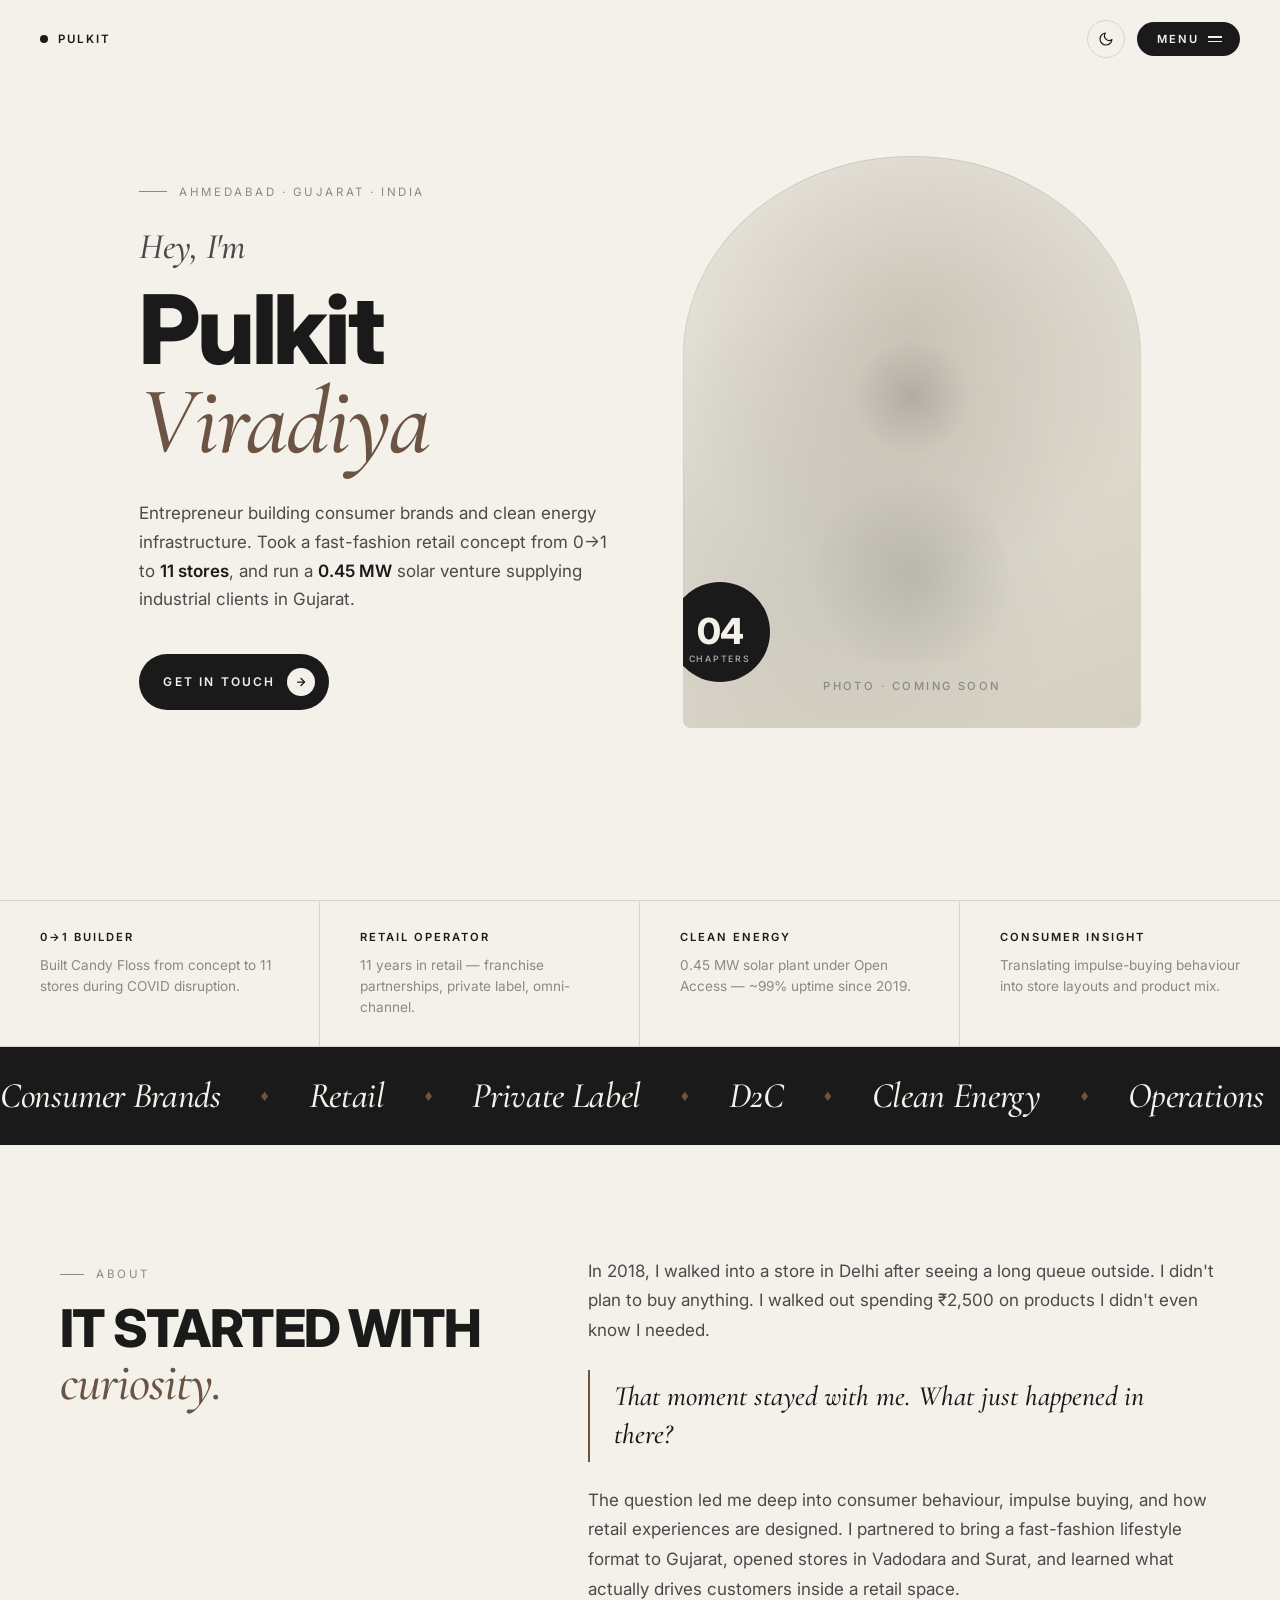
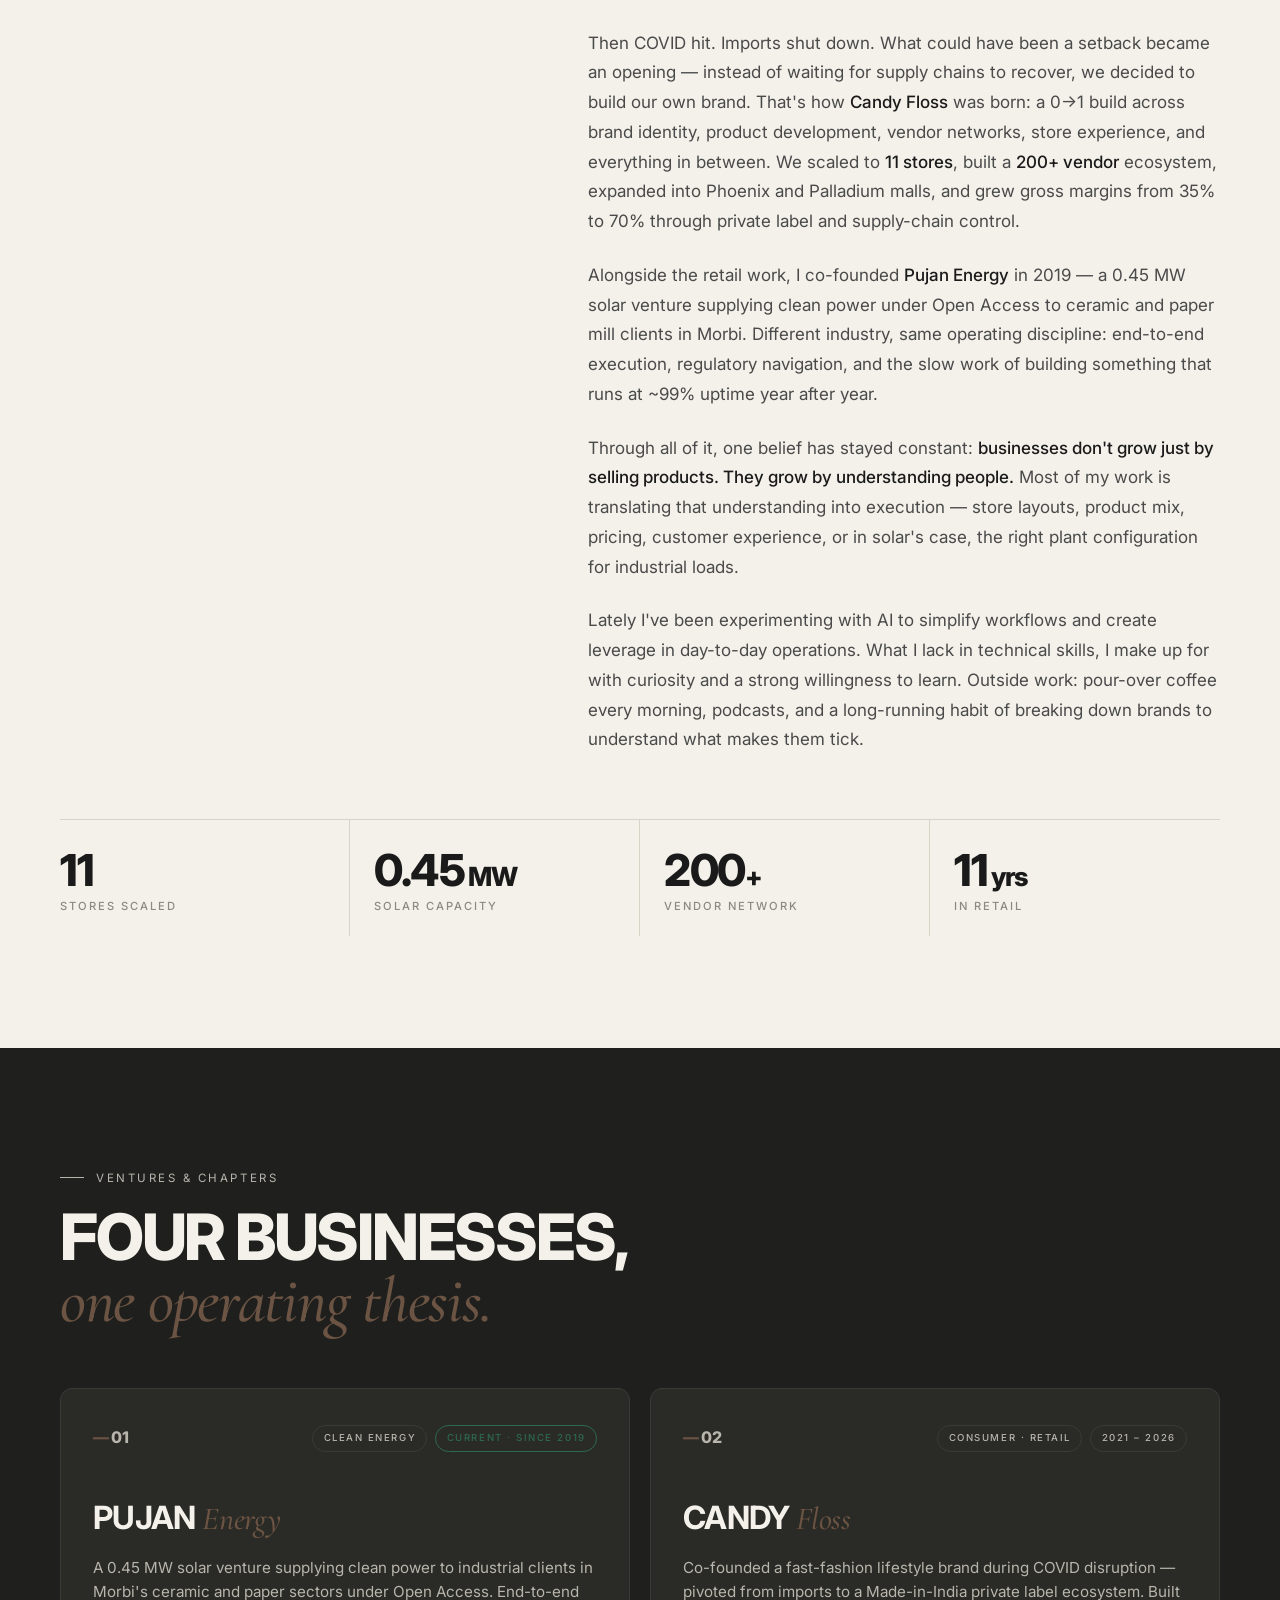
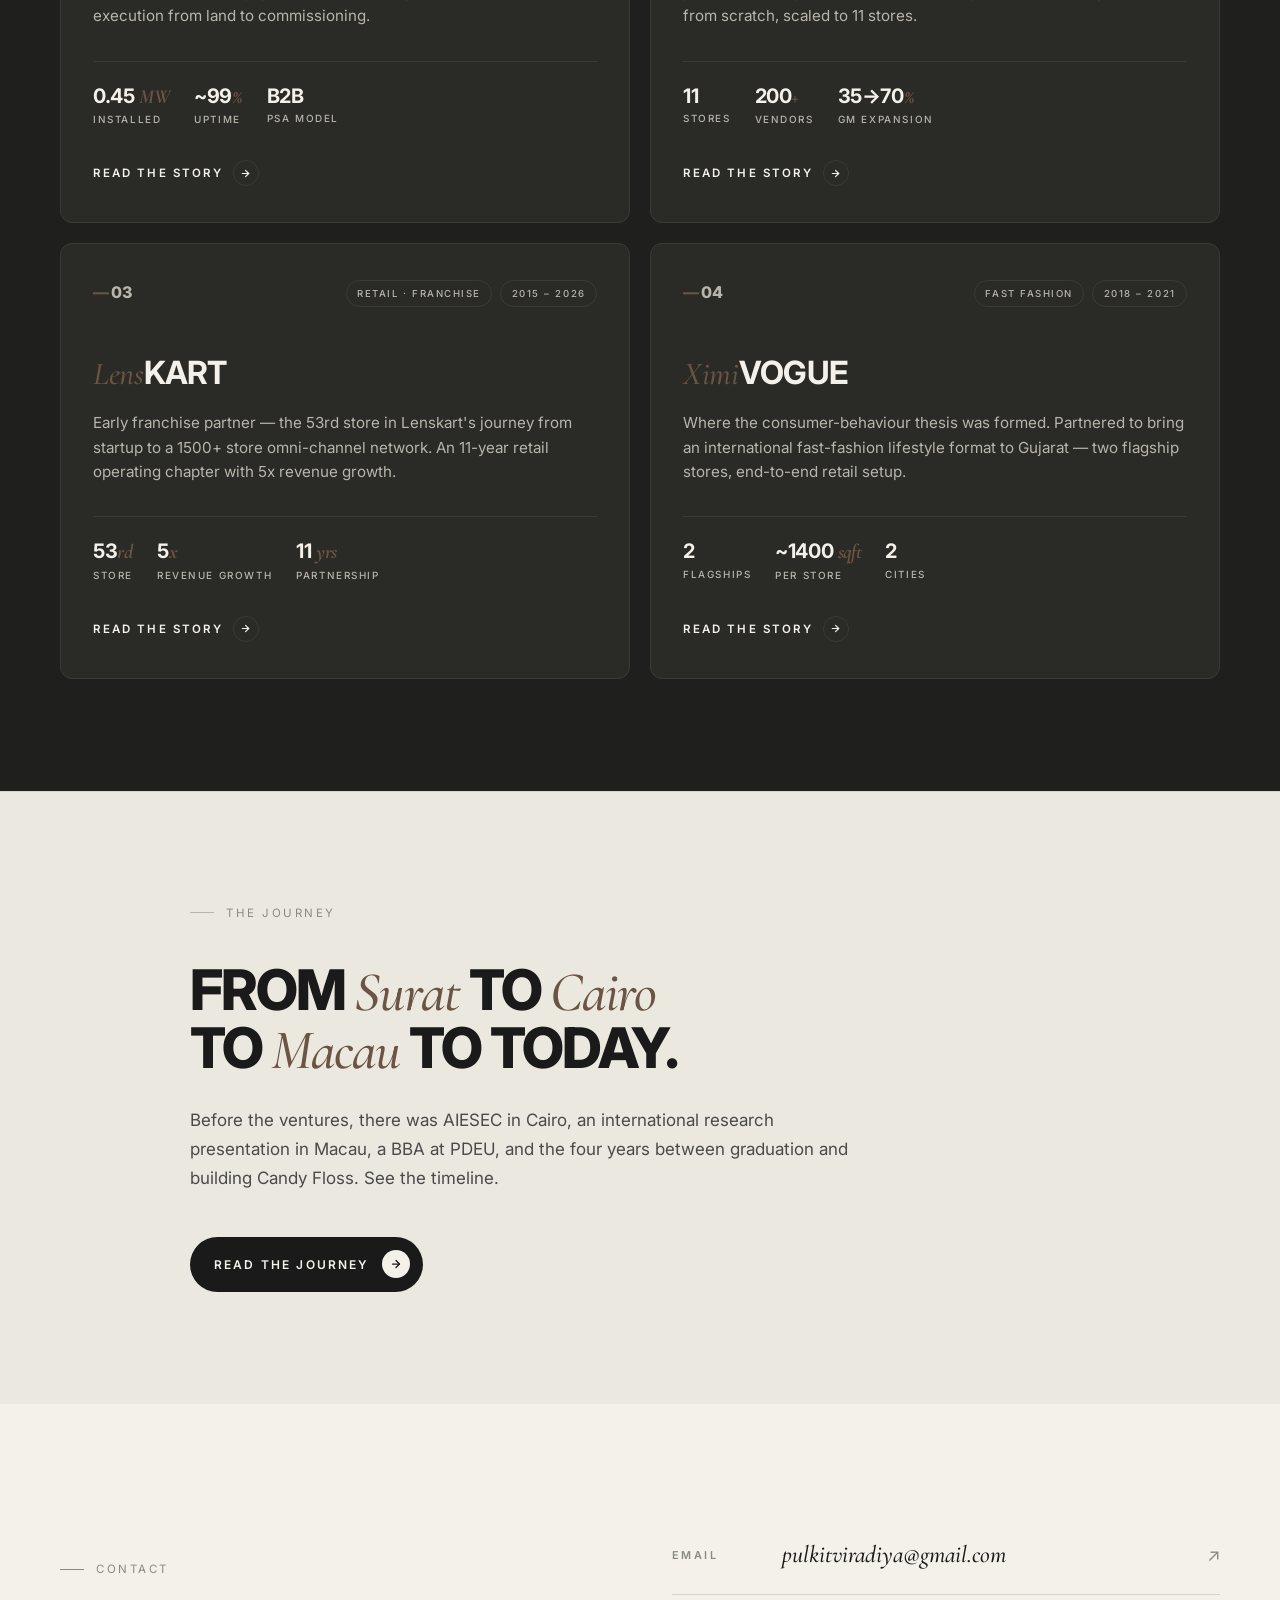
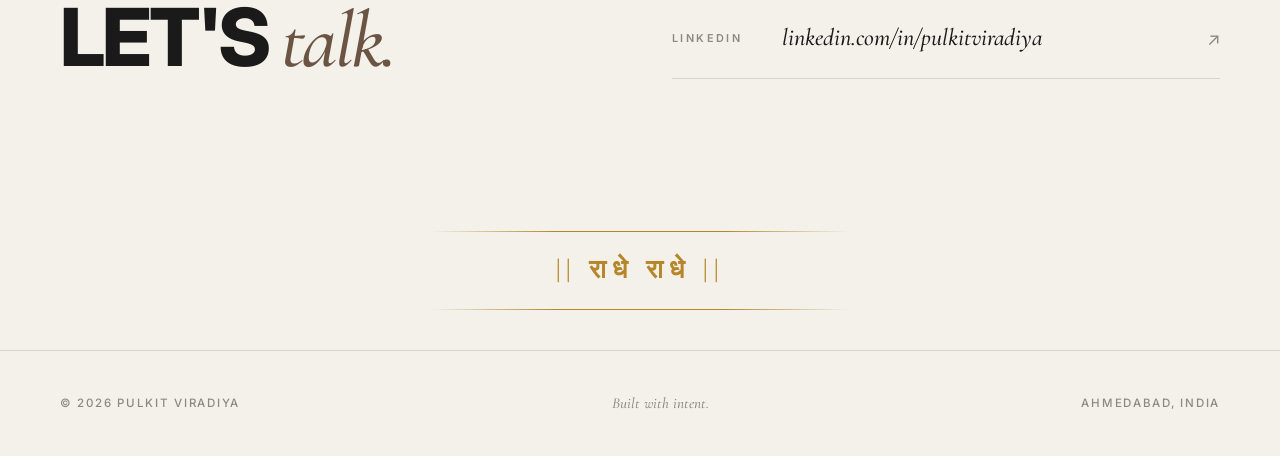
==== index.html @ 9bd39a5b "Update all pages with new content, preserve previous changes" ====
<!-- Last updated: May 23, 2026 -->
<!DOCTYPE html>
<html lang="en" data-theme="light">
<head>
<meta charset="UTF-8" />
<meta name="viewport" content="width=device-width, initial-scale=1.0" />
<meta name="description" content="Pulkit Viradiya — Entrepreneur building consumer brands and clean energy from Ahmedabad, Gujarat. Candy Floss, Pujan Energy, Lenskart, Ximivogue." />
<title>Pulkit Viradiya — Founder & Operator</title>
<link rel="preconnect" href="https://fonts.googleapis.com">
<link rel="preconnect" href="https://fonts.gstatic.com" crossorigin>
<link href="https://fonts.googleapis.com/css2?family=Cormorant+Garamond:ital,wght@0,400;0,500;0,600;0,700;1,400;1,500;1,600&family=Inter:wght@300;400;500;600;700;800&display=swap" rel="stylesheet">
<style>

  :root {
    --bg: #f3f1ea; --bg-deep: #ebe8df; --bg-card: #ffffff;
    --ink: #1a1a1a; --ink-soft: #4a4a4a; --ink-mute: #8a8a85;
    --line: #d8d4c8;
    --dark-bg: #1f1f1d; --dark-bg-2: #2a2a26;
    --dark-ink: #f3f1ea; --dark-ink-soft: #b8b5ac; --dark-line: #3a3a36;
    --accent: #6b5443;
    --serif: 'Cormorant Garamond', Georgia, serif;
    --sans: 'Inter', -apple-system, BlinkMacSystemFont, sans-serif;
    --maxw: 1240px;
    --pad: clamp(1.25rem, 4vw, 2.5rem);
    --section-pad: clamp(4rem, 9vw, 7rem);
  }
  [data-theme="dark"] {
    --bg: #161614; --bg-deep: #1f1f1d; --bg-card: #1f1f1d;
    --ink: #f3f1ea; --ink-soft: #c9c6bd; --ink-mute: #7a7872;
    --line: #484840; --accent: #c69a7a;
  }
  * { box-sizing: border-box; margin: 0; padding: 0; }
  html { scroll-behavior: smooth; }
  body {
    font-family: var(--sans); background: var(--bg); color: var(--ink);
    line-height: 1.6; font-size: 16px;
    -webkit-font-smoothing: antialiased; -moz-osx-font-smoothing: grayscale;
    transition: background 0.4s, color 0.4s; overflow-x: hidden;
  }
  ::selection { background: var(--ink); color: var(--bg); }
  .container { max-width: var(--maxw); margin: 0 auto; padding: 0 var(--pad); }
  section { padding: var(--section-pad) 0; }

  /* Nav */
  .nav { position: fixed; top: 0; left: 0; right: 0; z-index: 50;
    padding: 1.25rem var(--pad); display: flex; align-items: center;
    justify-content: space-between; transition: background 0.4s, backdrop-filter 0.4s; }
  .nav.scrolled { background: color-mix(in srgb, var(--bg) 85%, transparent);
    backdrop-filter: blur(12px); -webkit-backdrop-filter: blur(12px);
    border-bottom: 1px solid var(--line); }
  .nav-logo { display: inline-flex; align-items: center; gap: 0.6rem;
    text-decoration: none; color: var(--ink); font-size: 0.72rem;
    font-weight: 600; letter-spacing: 0.18em; text-transform: uppercase; }
  .nav-logo .dot { width: 8px; height: 8px; border-radius: 50%; background: var(--ink); }
  .nav-right { display: flex; align-items: center; gap: 0.75rem; }
  .menu-pill { display: inline-flex; align-items: center; gap: 0.6rem;
    background: var(--ink); color: var(--bg); padding: 0.65rem 1.1rem 0.65rem 1.25rem;
    border-radius: 999px; font-size: 0.7rem; font-weight: 600;
    letter-spacing: 0.18em; text-transform: uppercase; border: none;
    cursor: pointer; transition: transform 0.2s; font-family: var(--sans); }
  .menu-pill:hover { transform: translateY(-1px); }
  .menu-pill .lines { display: flex; flex-direction: column; gap: 3px; }
  .menu-pill .lines span { display: block; width: 14px; height: 1.5px; background: var(--bg); }
  .theme-toggle { background: transparent; border: 1px solid var(--line);
    color: var(--ink); width: 38px; height: 38px; border-radius: 50%;
    cursor: pointer; display: inline-flex; align-items: center;
    justify-content: center; transition: border-color 0.2s, transform 0.3s; }
  .theme-toggle:hover { border-color: var(--ink); transform: rotate(20deg); }
  .theme-toggle svg { width: 16px; height: 16px; }
  .theme-toggle .sun { display: none; }
  [data-theme="dark"] .theme-toggle .sun { display: block; }
  [data-theme="dark"] .theme-toggle .moon { display: none; }

  /* Menu overlay */
  .menu-overlay { position: fixed; inset: 0; background: var(--ink);
    color: var(--bg); z-index: 100; display: flex; align-items: center;
    justify-content: center; opacity: 0; pointer-events: none;
    transition: opacity 0.4s; }
  .menu-overlay.open { opacity: 1; pointer-events: auto; }
  .menu-overlay ul { list-style: none; text-align: center;
    display: flex; flex-direction: column; gap: 1.25rem; }
  .menu-overlay a { font-family: var(--serif); font-size: clamp(2.25rem, 7vw, 4.5rem);
    color: var(--bg); text-decoration: none; font-weight: 500;
    line-height: 1; letter-spacing: -0.02em; transition: opacity 0.2s;
    display: inline-block; }
  .menu-overlay a:hover { opacity: 0.6; font-style: italic; }
  .menu-overlay .close { position: absolute; top: 1.5rem; right: 1.5rem;
    background: transparent; border: 1px solid var(--bg); color: var(--bg);
    width: 44px; height: 44px; border-radius: 50%; cursor: pointer;
    font-size: 1.25rem; }

  /* Marquee */
  .marquee { background: var(--ink); color: var(--bg); padding: 1.25rem 0;
    overflow: hidden; white-space: nowrap; }
  .marquee-track { display: inline-flex; animation: marquee 35s linear infinite; will-change: transform; }
  .marquee-group { display: inline-flex; align-items: center; gap: 2.5rem; padding-right: 2.5rem; }
  .marquee span { font-family: var(--serif); font-style: italic;
    font-size: clamp(1.5rem, 3vw, 2.25rem); font-weight: 500; letter-spacing: -0.01em; }
  .marquee .diamond { color: var(--accent); font-family: var(--sans);
    font-style: normal; font-size: 1rem; }
  @keyframes marquee { from { transform: translateX(0); } to { transform: translateX(-50%); } }

  /* Section heading */
  .section-label { font-size: 0.72rem; letter-spacing: 0.22em;
    text-transform: uppercase; color: var(--ink-mute); margin-bottom: 1.25rem;
    display: inline-flex; align-items: center; gap: 0.75rem; }
  .section-label::before { content: ''; width: 24px; height: 1px; background: var(--ink-mute); }

  /* Footer */
  footer { border-top: 1px solid var(--line); padding: 2.5rem 0; }
  .footer-inner { max-width: var(--maxw); margin: 0 auto; padding: 0 var(--pad);
    display: flex; justify-content: space-between; align-items: center;
    flex-wrap: wrap; gap: 1rem; font-size: 0.72rem; color: var(--ink-mute);
    letter-spacing: 0.15em; text-transform: uppercase; font-weight: 500; }
  .footer-inner .mark { font-family: var(--serif); font-style: italic;
    text-transform: none; letter-spacing: 0; font-size: 0.95rem; }
  /* Radhe Radhe */
  .radhe-section { text-align: center; padding: 2.5rem var(--pad) 2.5rem; }
  .radhe-rule { border: none; height: 1px;
    background: linear-gradient(to right, transparent, #b5872a 30%, #b5872a 70%, transparent);
    margin: 0 auto; max-width: 420px; }
  .radhe-text { font-family: var(--serif); font-size: 1.65rem; font-weight: 700;
    letter-spacing: 0.24em; color: #b5872a; padding: 1.1rem 0; display: block; }
  [data-theme="dark"] .radhe-rule { background: linear-gradient(to right, transparent, #e8c46a 30%, #e8c46a 70%, transparent); }
  [data-theme="dark"] .radhe-text { color: #e8c46a; }

  /* Reveal */
  .reveal { opacity: 0; transform: translateY(28px);
    transition: opacity 1s cubic-bezier(0.2, 0.8, 0.2, 1),
                transform 1s cubic-bezier(0.2, 0.8, 0.2, 1); }
  .reveal.in { opacity: 1; transform: translateY(0); }
  .reveal.delay-1 { transition-delay: 0.08s; }
  .reveal.delay-2 { transition-delay: 0.16s; }
  .reveal.delay-3 { transition-delay: 0.24s; }
  .reveal.delay-4 { transition-delay: 0.32s; }

  @media (prefers-reduced-motion: reduce) {
    *, *::before, *::after { animation-duration: 0.01ms !important; transition-duration: 0.01ms !important; }
    .reveal { opacity: 1; transform: none; }
    .marquee-track { animation: none; }
  }


  /* Hero */
  .hero { min-height: 100vh; padding-top: 6rem; display: flex;
    align-items: center; position: relative; }
  .hero-grid { display: grid; grid-template-columns: 1.05fr 1fr;
    gap: clamp(2rem, 5vw, 4rem); align-items: center; width: 100%; }
  @media (max-width: 900px) { .hero-grid { grid-template-columns: 1fr; gap: 2.5rem; } }
  .hero-eyebrow { font-size: 0.72rem; letter-spacing: 0.22em;
    text-transform: uppercase; color: var(--ink-mute); margin-bottom: 1.75rem;
    display: inline-flex; align-items: center; gap: 0.75rem; }
  .hero-eyebrow::before { content: ''; width: 28px; height: 1px; background: var(--ink-mute); }
  .hero h1 { font-family: var(--sans); font-weight: 800;
    font-size: clamp(2.75rem, 7.5vw, 6rem); line-height: 0.92; letter-spacing: -0.035em; }
  .hero h1 .greeting { display: block; font-family: var(--serif);
    font-style: italic; font-weight: 500; font-size: clamp(1.5rem, 3vw, 2.25rem);
    color: var(--ink-soft); letter-spacing: -0.01em; line-height: 1; margin-bottom: 1.25rem; }
  .hero h1 .line { display: block; }
  .hero h1 em { font-family: var(--serif); font-style: italic;
    font-weight: 500; color: var(--accent); letter-spacing: -0.02em; }
  .hero-intro { margin-top: 2rem; font-size: 1.0625rem;
    color: var(--ink-soft); max-width: 480px; line-height: 1.7; }
  .hero-intro strong { color: var(--ink); font-weight: 600; }
  .cta-pill { display: inline-flex; align-items: center; gap: 0.75rem;
    margin-top: 2.5rem; background: var(--ink); color: var(--bg);
    padding: 0.85rem 0.85rem 0.85rem 1.5rem; border-radius: 999px;
    text-decoration: none; font-size: 0.75rem; font-weight: 600;
    letter-spacing: 0.18em; text-transform: uppercase;
    transition: transform 0.3s, box-shadow 0.3s; }
  .cta-pill:hover { transform: translateY(-2px); box-shadow: 0 12px 28px rgba(0,0,0,0.18); }
  .cta-pill .arrow-circle { width: 28px; height: 28px; border-radius: 50%;
    background: var(--bg); color: var(--ink); display: inline-flex;
    align-items: center; justify-content: center; transition: transform 0.3s; }
  .cta-pill:hover .arrow-circle { transform: rotate(-45deg); }

  .hero-portrait { position: relative; aspect-ratio: 4 / 5; max-height: 620px;
    border-radius: 50% 50% 8px 8px / 35% 35% 8px 8px;
    background: linear-gradient(160deg, var(--bg-deep) 0%, #d4cfc1 100%);
    overflow: hidden; display: flex; align-items: flex-end;
    justify-content: center; box-shadow: inset 0 0 0 1px var(--line); }
  [data-theme="dark"] .hero-portrait { background: linear-gradient(160deg, #232320 0%, #2c2c28 100%); }
  .hero-portrait::before { content: ''; position: absolute; inset: 0;
    background: radial-gradient(circle at 50% 30%, color-mix(in srgb, var(--accent) 20%, transparent) 0%, transparent 55%),
                radial-gradient(circle at 30% 70%, color-mix(in srgb, var(--ink) 8%, transparent) 0%, transparent 50%); }
  .portrait-placeholder { position: relative; z-index: 1; text-align: center;
    padding-bottom: 2rem; color: var(--ink-mute); }
  .portrait-placeholder .label { font-size: 0.7rem; letter-spacing: 0.22em;
    text-transform: uppercase; font-weight: 500; }
  .portrait-placeholder .silhouette { width: clamp(180px, 28vw, 280px);
    height: clamp(220px, 35vw, 340px); margin: 0 auto 1rem;
    background: radial-gradient(ellipse 35% 28% at 50% 22%, color-mix(in srgb, var(--ink) 35%, transparent) 0%, transparent 60%),
                radial-gradient(ellipse 55% 45% at 50% 75%, color-mix(in srgb, var(--ink) 30%, transparent) 0%, transparent 65%);
    opacity: 0.4; }
  .hero-badge { position: absolute; bottom: 8%; left: -3%;
    width: clamp(70px, 9vw, 100px); height: clamp(70px, 9vw, 100px);
    border-radius: 50%; background: var(--ink); color: var(--bg);
    display: flex; flex-direction: column; align-items: center;
    justify-content: center; font-family: var(--sans); font-weight: 800;
    font-size: clamp(1.5rem, 2.8vw, 2.25rem); letter-spacing: -0.04em;
    line-height: 1; animation: badgeFloat 6s ease-in-out infinite; z-index: 2; }
  .hero-badge::before { content: '04'; }
  .hero-badge::after { content: 'chapters'; position: absolute; bottom: 18%;
    font-family: var(--sans); font-size: 0.55rem; font-weight: 500;
    letter-spacing: 0.2em; text-transform: uppercase; color: var(--bg); opacity: 0.7; }
  @keyframes badgeFloat {
    0%, 100% { transform: translateY(0) rotate(-5deg); }
    50% { transform: translateY(-10px) rotate(5deg); }
  }

  .feature-row { border-top: 1px solid var(--line); border-bottom: 1px solid var(--line);
    display: grid; grid-template-columns: repeat(4, 1fr); gap: 0; }
  @media (max-width: 800px) { .feature-row { grid-template-columns: repeat(2, 1fr); } }
  .feature { padding: 1.75rem var(--pad); border-right: 1px solid var(--line); }
  .feature:last-child { border-right: none; }
  @media (max-width: 800px) {
    .feature:nth-child(2) { border-right: none; }
    .feature:nth-child(1), .feature:nth-child(2) { border-bottom: 1px solid var(--line); }
  }
  .feature-label { font-size: 0.7rem; letter-spacing: 0.18em;
    text-transform: uppercase; font-weight: 600; color: var(--ink); margin-bottom: 0.5rem; }
  .feature-desc { font-size: 0.85rem; color: var(--ink-mute); line-height: 1.55; }

  .about-grid { display: grid; grid-template-columns: 1fr 1.4fr;
    gap: clamp(2rem, 6vw, 5rem); align-items: start; }
  @media (max-width: 900px) { .about-grid { grid-template-columns: 1fr; gap: 2.5rem; } }
  .about h2 { font-family: var(--sans); font-weight: 800;
    font-size: clamp(2rem, 4.5vw, 3.25rem); line-height: 1.0;
    letter-spacing: -0.03em; text-transform: uppercase; }
  .about h2 em { font-family: var(--serif); font-style: italic;
    font-weight: 500; color: var(--accent); text-transform: none; letter-spacing: -0.02em; }
  .about-prose p { font-size: 1.0625rem; color: var(--ink-soft);
    line-height: 1.75; margin-bottom: 1.5rem; max-width: 60ch; }
  .about-prose p:last-child { margin-bottom: 0; }
  .about-prose strong { color: var(--ink); font-weight: 500; }
  .about-prose .pullquote { font-family: var(--serif); font-style: italic;
    font-weight: 500; font-size: clamp(1.35rem, 2.2vw, 1.75rem);
    line-height: 1.35; color: var(--ink); padding: 0.5rem 0 0.5rem 1.5rem;
    border-left: 2px solid var(--accent); margin: 1.5rem 0; max-width: 50ch; }

  .stats { margin-top: 4rem; display: grid; grid-template-columns: repeat(4, 1fr);
    border-top: 1px solid var(--line); }
  @media (max-width: 700px) { .stats { grid-template-columns: repeat(2, 1fr); } }
  .stat { padding: 1.75rem 1.25rem 1.25rem 1.5rem; border-right: 1px solid var(--line); }
  .stat:first-child { padding-left: 0; }
  .stat:last-child { border-right: none; }
  @media (max-width: 700px) {
    .stat:nth-child(2) { border-right: none; }
    .stat:nth-child(1), .stat:nth-child(2) { border-bottom: 1px solid var(--line); padding-bottom: 1.5rem; }
    .stat:nth-child(3), .stat:nth-child(4) { padding-top: 1.5rem; }
  }
  .stat-num { font-family: var(--sans); font-weight: 800;
    font-size: clamp(2rem, 4vw, 2.75rem); letter-spacing: -0.03em;
    line-height: 1; margin-bottom: 0.4rem; }
  .stat-label { font-size: 0.7rem; letter-spacing: 0.18em;
    text-transform: uppercase; color: var(--ink-mute); font-weight: 500; }

  .ventures { background: var(--dark-bg); color: var(--dark-ink); position: relative; }
  [data-theme="dark"] .ventures { background: var(--dark-bg-2); }
  .ventures .section-label { color: var(--dark-ink-soft); }
  .ventures .section-label::before { background: var(--dark-ink-soft); }
  .ventures h2 { font-family: var(--sans); font-weight: 800;
    font-size: clamp(2.25rem, 5.5vw, 4rem); line-height: 0.95;
    letter-spacing: -0.035em; text-transform: uppercase;
    margin-bottom: 3.5rem; max-width: 900px; }
  .ventures h2 em { font-family: var(--serif); font-style: italic;
    font-weight: 500; color: var(--accent); text-transform: none; letter-spacing: -0.02em; }
  .ventures-grid { display: grid; grid-template-columns: repeat(2, 1fr); gap: 1.25rem; }
  @media (max-width: 900px) { .ventures-grid { grid-template-columns: 1fr; } }

  .venture-card { background: var(--dark-bg-2); border: 1px solid var(--dark-line);
    border-radius: 12px; padding: 2.25rem 2rem; display: flex;
    flex-direction: column; position: relative; overflow: hidden;
    transition: transform 0.5s cubic-bezier(0.2, 0.8, 0.2, 1),
                border-color 0.3s, background 0.4s;
    text-decoration: none; color: inherit; cursor: pointer; }
  [data-theme="dark"] .venture-card { background: #1a1a18; }
  .venture-card:hover { transform: translateY(-6px); border-color: var(--accent); }
  .venture-card::after { content: ''; position: absolute; bottom: 0;
    left: 0; right: 0; height: 1px;
    background: linear-gradient(90deg, transparent, var(--accent), transparent);
    transform: scaleX(0); transition: transform 0.5s cubic-bezier(0.2, 0.8, 0.2, 1); }
  .venture-card:hover::after { transform: scaleX(1); }
  .venture-head { display: flex; justify-content: space-between;
    align-items: flex-start; margin-bottom: 2.5rem; gap: 0.5rem; flex-wrap: wrap; }
  .venture-num { font-family: var(--sans); font-weight: 800; font-size: 1rem;
    letter-spacing: -0.02em; color: var(--dark-ink-soft); }
  .venture-num::before { content: '— '; color: var(--accent); }
  .venture-meta { display: flex; gap: 0.5rem; flex-wrap: wrap; }
  .venture-tag { font-size: 0.6rem; letter-spacing: 0.16em;
    text-transform: uppercase; color: var(--dark-ink-soft);
    border: 1px solid var(--dark-line); padding: 0.3rem 0.65rem;
    border-radius: 999px; font-weight: 500; }
  .venture-tag.status-current { color: var(--accent); border-color: var(--accent); }
  .venture-name { font-family: var(--sans); font-size: clamp(1.5rem, 2.5vw, 2rem);
    font-weight: 700; letter-spacing: -0.02em; margin-bottom: 0.75rem;
    color: var(--dark-ink); text-transform: uppercase; }
  .venture-name em { font-family: var(--serif); font-style: italic;
    font-weight: 500; color: var(--accent); text-transform: none; letter-spacing: -0.01em; }
  .venture-desc { font-size: 0.95rem; color: var(--dark-ink-soft);
    line-height: 1.6; margin-bottom: 2rem; flex-grow: 1; }
  .venture-stats { display: flex; gap: 1.5rem; margin-bottom: 2rem;
    flex-wrap: wrap; padding-top: 1.5rem; border-top: 1px solid var(--dark-line); }
  .venture-stat .num { font-family: var(--sans); font-weight: 700;
    font-size: 1.25rem; letter-spacing: -0.02em; line-height: 1; color: var(--dark-ink); }
  .venture-stat .num em { font-family: var(--serif); font-style: italic; color: var(--accent); }
  .venture-stat .lbl { font-size: 0.62rem; letter-spacing: 0.16em;
    text-transform: uppercase; color: var(--dark-ink-soft);
    margin-top: 0.35rem; font-weight: 500; }
  .venture-link { font-size: 0.72rem; letter-spacing: 0.18em;
    text-transform: uppercase; color: var(--dark-ink); text-decoration: none;
    font-weight: 600; display: inline-flex; align-items: center;
    gap: 0.6rem; align-self: flex-start; }
  .venture-link .arrow-circle { width: 26px; height: 26px; border-radius: 50%;
    border: 1px solid var(--dark-line); display: inline-flex;
    align-items: center; justify-content: center;
    transition: transform 0.3s, background 0.3s, color 0.3s, border-color 0.3s;
    font-size: 0.85rem; }
  .venture-card:hover .venture-link .arrow-circle { background: var(--accent);
    border-color: var(--accent); color: var(--dark-bg); transform: rotate(-45deg); }

  .contact-grid { display: grid; grid-template-columns: 1fr 1fr;
    gap: clamp(2rem, 5vw, 4rem); align-items: end; }
  @media (max-width: 800px) { .contact-grid { grid-template-columns: 1fr; gap: 2rem; align-items: start; } }
  .contact h2 { font-family: var(--sans); font-weight: 800;
    font-size: clamp(2.5rem, 7vw, 5rem); line-height: 0.95;
    letter-spacing: -0.035em; text-transform: uppercase; }
  .contact h2 em { font-family: var(--serif); font-style: italic;
    font-weight: 500; color: var(--accent); text-transform: none; }
  .contact-list { list-style: none; display: flex; flex-direction: column; gap: 0.25rem; }
  .contact-list a { display: flex; align-items: center; gap: 1.25rem;
    padding: 1.25rem 0; color: var(--ink); text-decoration: none;
    border-bottom: 1px solid var(--line);
    transition: padding-left 0.3s, border-color 0.3s; }
  .contact-list a:hover { padding-left: 0.75rem; border-bottom-color: var(--ink); }
  .contact-list .label { font-size: 0.68rem; letter-spacing: 0.22em;
    text-transform: uppercase; color: var(--ink-mute); min-width: 90px; font-weight: 600; }
  .contact-list .value { font-family: var(--serif); font-style: italic;
    font-size: clamp(1.125rem, 2vw, 1.5rem); flex-grow: 1; font-weight: 500; color: var(--ink); }
  .contact-list .arrow { color: var(--ink-mute);
    transition: transform 0.3s, color 0.3s; font-size: 1.1rem; }
  .contact-list a:hover .arrow { transform: translateX(4px) translateY(-4px); color: var(--accent); }


  /* Per-venture card accent colours */
  a[href="pujan-energy.html"].venture-card:hover { border-color: #2d6a4f; }
  a[href="pujan-energy.html"].venture-card::after { background: linear-gradient(90deg, transparent, #2d6a4f, transparent); }
  a[href="pujan-energy.html"].venture-card:hover .venture-link .arrow-circle { background: #2d6a4f; border-color: #2d6a4f; }
  a[href="pujan-energy.html"] .venture-tag.status-current { color: #2d6a4f; border-color: #2d6a4f; }
  a[href="candy-floss.html"].venture-card:hover { border-color: #c45c8a; }
  a[href="candy-floss.html"].venture-card::after { background: linear-gradient(90deg, transparent, #c45c8a, transparent); }
  a[href="candy-floss.html"].venture-card:hover .venture-link .arrow-circle { background: #c45c8a; border-color: #c45c8a; }
  a[href="lenskart.html"].venture-card:hover { border-color: #2563a8; }
  a[href="lenskart.html"].venture-card::after { background: linear-gradient(90deg, transparent, #2563a8, transparent); }
  a[href="lenskart.html"].venture-card:hover .venture-link .arrow-circle { background: #2563a8; border-color: #2563a8; }
  a[href="ximivogue.html"].venture-card:hover { border-color: #b45309; }
  a[href="ximivogue.html"].venture-card::after { background: linear-gradient(90deg, transparent, #b45309, transparent); }
  a[href="ximivogue.html"].venture-card:hover .venture-link .arrow-circle { background: #b45309; border-color: #b45309; }
  /* end card colours */

</style>
</head>
<body>

<nav class="nav" id="nav">
  <a href="index.html" class="nav-logo"><span class="dot"></span> Pulkit</a>
  <div class="nav-right">
    <button class="theme-toggle" id="themeToggle" aria-label="Toggle theme">
      <svg class="moon" viewBox="0 0 24 24" fill="none" stroke="currentColor" stroke-width="1.75" stroke-linecap="round" stroke-linejoin="round"><path d="M21 12.79A9 9 0 1 1 11.21 3 7 7 0 0 0 21 12.79z"/></svg>
      <svg class="sun" viewBox="0 0 24 24" fill="none" stroke="currentColor" stroke-width="1.75" stroke-linecap="round" stroke-linejoin="round"><circle cx="12" cy="12" r="4"/><path d="M12 2v2M12 20v2M4.93 4.93l1.41 1.41M17.66 17.66l1.41 1.41M2 12h2M20 12h2M4.93 19.07l1.41-1.41M17.66 6.34l1.41-1.41"/></svg>
    </button>
    <button class="menu-pill" id="menuOpen" aria-label="Open menu">Menu <span class="lines"><span></span><span></span></span></button>
  </div>
</nav>

<div class="menu-overlay" id="menuOverlay" aria-hidden="true">
  <button class="close" id="menuClose" aria-label="Close menu">&times;</button>
  <ul>
    <li><a href="index.html#about" data-menu-link>About</a></li>
    <li><a href="journey.html" data-menu-link>Journey</a></li>
    <li><a href="index.html#ventures" data-menu-link>Ventures</a></li>
    <li><a href="pujan-energy.html" data-menu-link>Pujan Energy</a></li>
    <li><a href="candy-floss.html" data-menu-link>Candy Floss</a></li>
    <li><a href="lenskart.html" data-menu-link>Lenskart</a></li>
    <li><a href="ximivogue.html" data-menu-link>Ximivogue</a></li>
    <li><a href="index.html#contact" data-menu-link>Contact</a></li>
  </ul>
</div>

<main id="top">

  <section class="hero">
    <div class="container">
      <div class="hero-grid">
        <div>
          <div class="hero-eyebrow reveal">Ahmedabad &middot; Gujarat &middot; India</div>
          <h1 class="reveal delay-1">
            <span class="greeting">Hey, I'm</span>
            <span class="line">Pulkit</span>
            <span class="line"><em>Viradiya</em></span>
          </h1>
          <p class="hero-intro reveal delay-2">
            Entrepreneur building consumer brands and clean energy infrastructure. Took a fast-fashion retail concept from 0&rarr;1 to <strong>11 stores</strong>, and run a <strong>0.45 MW</strong> solar venture supplying industrial clients in Gujarat.
          </p>
          <a href="#contact" class="cta-pill reveal delay-3">
            Get in touch
            <span class="arrow-circle">
              <svg width="12" height="12" viewBox="0 0 24 24" fill="none" stroke="currentColor" stroke-width="2.5" stroke-linecap="round" stroke-linejoin="round"><line x1="5" y1="12" x2="19" y2="12"/><polyline points="12 5 19 12 12 19"/></svg>
            </span>
          </a>
        </div>
        <div class="hero-portrait reveal delay-2" aria-label="Portrait placeholder">
          <div class="portrait-placeholder">
            <div class="silhouette" aria-hidden="true"></div>
            <div class="label">Photo &middot; coming soon</div>
          </div>
          <div class="hero-badge" aria-hidden="true"></div>
        </div>
      </div>
    </div>
  </section>

  <div class="feature-row reveal">
    <div class="feature">
      <div class="feature-label">0&rarr;1 Builder</div>
      <div class="feature-desc">Built Candy Floss from concept to 11 stores during COVID disruption.</div>
    </div>
    <div class="feature">
      <div class="feature-label">Retail Operator</div>
      <div class="feature-desc">11 years in retail &mdash; franchise partnerships, private label, omni-channel.</div>
    </div>
    <div class="feature">
      <div class="feature-label">Clean Energy</div>
      <div class="feature-desc">0.45 MW solar plant under Open Access &mdash; ~99% uptime since 2019.</div>
    </div>
    <div class="feature">
      <div class="feature-label">Consumer Insight</div>
      <div class="feature-desc">Translating impulse-buying behaviour into store layouts and product mix.</div>
    </div>
  </div>

  <div class="marquee" aria-hidden="true">
    <div class="marquee-track">
      <div class="marquee-group">
        <span>Consumer Brands</span><span class="diamond">&diams;</span>
        <span><em>Retail</em></span><span class="diamond">&diams;</span>
        <span>Private Label</span><span class="diamond">&diams;</span>
        <span><em>D2C</em></span><span class="diamond">&diams;</span>
        <span>Clean Energy</span><span class="diamond">&diams;</span>
        <span><em>Operations</em></span><span class="diamond">&diams;</span>
      </div>
      <div class="marquee-group">
        <span>Consumer Brands</span><span class="diamond">&diams;</span>
        <span><em>Retail</em></span><span class="diamond">&diams;</span>
        <span>Private Label</span><span class="diamond">&diams;</span>
        <span><em>D2C</em></span><span class="diamond">&diams;</span>
        <span>Clean Energy</span><span class="diamond">&diams;</span>
        <span><em>Operations</em></span><span class="diamond">&diams;</span>
      </div>
    </div>
  </div>

  <section class="about" id="about">
    <div class="container">
      <div class="about-grid">
        <div class="reveal">
          <div class="section-label">About</div>
          <h2>It started with<br><em>curiosity.</em></h2>
        </div>
        <div class="about-prose reveal delay-1">
          <p>In 2018, I walked into a store in Delhi after seeing a long queue outside. I didn't plan to buy anything. I walked out spending &#8377;2,500 on products I didn't even know I needed.</p>

          <div class="pullquote">That moment stayed with me. What just happened in there?</div>

          <p>The question led me deep into consumer behaviour, impulse buying, and how retail experiences are designed. I partnered to bring a fast-fashion lifestyle format to Gujarat, opened stores in Vadodara and Surat, and learned what actually drives customers inside a retail space.</p>

          <p>Then COVID hit. Imports shut down. What could have been a setback became an opening &mdash; instead of waiting for supply chains to recover, we decided to build our own brand. That's how <strong>Candy Floss</strong> was born: a 0&rarr;1 build across brand identity, product development, vendor networks, store experience, and everything in between. We scaled to <strong>11 stores</strong>, built a <strong>200+ vendor</strong> ecosystem, expanded into Phoenix and Palladium malls, and grew gross margins from 35% to 70% through private label and supply-chain control.</p>

          <p>Alongside the retail work, I co-founded <strong>Pujan Energy</strong> in 2019 &mdash; a 0.45 MW solar venture supplying clean power under Open Access to ceramic and paper mill clients in Morbi. Different industry, same operating discipline: end-to-end execution, regulatory navigation, and the slow work of building something that runs at ~99% uptime year after year.</p>

          <p>Through all of it, one belief has stayed constant: <strong>businesses don't grow just by selling products. They grow by understanding people.</strong> Most of my work is translating that understanding into execution &mdash; store layouts, product mix, pricing, customer experience, or in solar's case, the right plant configuration for industrial loads.</p>

          <p>Lately I've been experimenting with AI to simplify workflows and create leverage in day-to-day operations. What I lack in technical skills, I make up for with curiosity and a strong willingness to learn. Outside work: pour-over coffee every morning, podcasts, and a long-running habit of breaking down brands to understand what makes them tick.</p>
        </div>
      </div>

      <div class="stats reveal delay-2">
        <div class="stat">
          <div class="stat-num">11</div>
          <div class="stat-label">Stores scaled</div>
        </div>
        <div class="stat">
          <div class="stat-num">0.45<span style="font-size:0.6em;"> MW</span></div>
          <div class="stat-label">Solar capacity</div>
        </div>
        <div class="stat">
          <div class="stat-num">200<span style="font-size:0.6em;">+</span></div>
          <div class="stat-label">Vendor network</div>
        </div>
        <div class="stat">
          <div class="stat-num">11<span style="font-size:0.6em;"> yrs</span></div>
          <div class="stat-label">In retail</div>
        </div>
      </div>
    </div>
  </section>

  <section class="ventures" id="ventures">
    <div class="container">
      <div class="reveal">
        <div class="section-label">Ventures &amp; Chapters</div>
        <h2>Four businesses,<br><em>one operating thesis.</em></h2>
      </div>
      <div class="ventures-grid">

        <a href="pujan-energy.html" class="venture-card reveal delay-1">
          <div class="venture-head">
            <span class="venture-num">01</span>
            <div class="venture-meta">
              <span class="venture-tag">Clean Energy</span>
              <span class="venture-tag status-current">Current &middot; Since 2019</span>
            </div>
          </div>
          <h3 class="venture-name">Pujan <em>Energy</em></h3>
          <p class="venture-desc">A 0.45 MW solar venture supplying clean power to industrial clients in Morbi's ceramic and paper sectors under Open Access. End-to-end execution from land to commissioning.</p>
          <div class="venture-stats">
            <div class="venture-stat"><div class="num">0.45<em> MW</em></div><div class="lbl">Installed</div></div>
            <div class="venture-stat"><div class="num">~99<em>%</em></div><div class="lbl">Uptime</div></div>
            <div class="venture-stat"><div class="num">B2B</div><div class="lbl">PSA model</div></div>
          </div>
          <span class="venture-link">Read the story
            <span class="arrow-circle">
              <svg width="11" height="11" viewBox="0 0 24 24" fill="none" stroke="currentColor" stroke-width="2.5" stroke-linecap="round" stroke-linejoin="round"><line x1="5" y1="12" x2="19" y2="12"/><polyline points="12 5 19 12 12 19"/></svg>
            </span>
          </span>
        </a>

        <a href="candy-floss.html" class="venture-card reveal delay-2">
          <div class="venture-head">
            <span class="venture-num">02</span>
            <div class="venture-meta">
              <span class="venture-tag">Consumer &middot; Retail</span>
              <span class="venture-tag">2021 &ndash; 2026</span>
            </div>
          </div>
          <h3 class="venture-name">Candy <em>Floss</em></h3>
          <p class="venture-desc">Co-founded a fast-fashion lifestyle brand during COVID disruption &mdash; pivoted from imports to a Made-in-India private label ecosystem. Built from scratch, scaled to 11 stores.</p>
          <div class="venture-stats">
            <div class="venture-stat"><div class="num">11</div><div class="lbl">Stores</div></div>
            <div class="venture-stat"><div class="num">200<em>+</em></div><div class="lbl">Vendors</div></div>
            <div class="venture-stat"><div class="num">35&rarr;70<em>%</em></div><div class="lbl">GM expansion</div></div>
          </div>
          <span class="venture-link">Read the story
            <span class="arrow-circle">
              <svg width="11" height="11" viewBox="0 0 24 24" fill="none" stroke="currentColor" stroke-width="2.5" stroke-linecap="round" stroke-linejoin="round"><line x1="5" y1="12" x2="19" y2="12"/><polyline points="12 5 19 12 12 19"/></svg>
            </span>
          </span>
        </a>

        <a href="lenskart.html" class="venture-card reveal delay-3">
          <div class="venture-head">
            <span class="venture-num">03</span>
            <div class="venture-meta">
              <span class="venture-tag">Retail &middot; Franchise</span>
              <span class="venture-tag">2015 &ndash; 2026</span>
            </div>
          </div>
          <h3 class="venture-name"><em>Lens</em>kart</h3>
          <p class="venture-desc">Early franchise partner &mdash; the 53rd store in Lenskart's journey from startup to a 1500+ store omni-channel network. An 11-year retail operating chapter with 5x revenue growth.</p>
          <div class="venture-stats">
            <div class="venture-stat"><div class="num">53<em>rd</em></div><div class="lbl">Store</div></div>
            <div class="venture-stat"><div class="num">5<em>x</em></div><div class="lbl">Revenue growth</div></div>
            <div class="venture-stat"><div class="num">11<em> yrs</em></div><div class="lbl">Partnership</div></div>
          </div>
          <span class="venture-link">Read the story
            <span class="arrow-circle">
              <svg width="11" height="11" viewBox="0 0 24 24" fill="none" stroke="currentColor" stroke-width="2.5" stroke-linecap="round" stroke-linejoin="round"><line x1="5" y1="12" x2="19" y2="12"/><polyline points="12 5 19 12 12 19"/></svg>
            </span>
          </span>
        </a>

        <a href="ximivogue.html" class="venture-card reveal delay-4">
          <div class="venture-head">
            <span class="venture-num">04</span>
            <div class="venture-meta">
              <span class="venture-tag">Fast Fashion</span>
              <span class="venture-tag">2018 &ndash; 2021</span>
            </div>
          </div>
          <h3 class="venture-name"><em>Ximi</em>vogue</h3>
          <p class="venture-desc">Where the consumer-behaviour thesis was formed. Partnered to bring an international fast-fashion lifestyle format to Gujarat &mdash; two flagship stores, end-to-end retail setup.</p>
          <div class="venture-stats">
            <div class="venture-stat"><div class="num">2</div><div class="lbl">Flagships</div></div>
            <div class="venture-stat"><div class="num">~1400<em> sqft</em></div><div class="lbl">Per store</div></div>
            <div class="venture-stat"><div class="num">2</div><div class="lbl">Cities</div></div>
          </div>
          <span class="venture-link">Read the story
            <span class="arrow-circle">
              <svg width="11" height="11" viewBox="0 0 24 24" fill="none" stroke="currentColor" stroke-width="2.5" stroke-linecap="round" stroke-linejoin="round"><line x1="5" y1="12" x2="19" y2="12"/><polyline points="12 5 19 12 12 19"/></svg>
            </span>
          </span>
        </a>

      </div>
    </div>
  </section>

  
  <!-- Journey teaser -->
  <section class="ventures" id="journey-teaser" style="background: var(--bg-deep); color: var(--ink); border-top: 1px solid var(--line);">
    <div class="container">
      <div class="reveal" style="display: flex; flex-direction: column; gap: 1.25rem; max-width: 900px; margin: 0 auto;">
        <div class="section-label" style="color: var(--ink-mute); justify-content: flex-start;">The journey</div>
        <h2 style="color: var(--ink); font-family: var(--sans); font-weight: 800; font-size: clamp(2rem, 5vw, 3.5rem); line-height: 1.0; letter-spacing: -0.035em; text-transform: uppercase; margin: 0;">From <em style="font-family: var(--serif); font-style: italic; font-weight: 500; color: var(--accent); text-transform: none; letter-spacing: -0.02em;">Surat</em> to <em style="font-family: var(--serif); font-style: italic; font-weight: 500; color: var(--accent); text-transform: none; letter-spacing: -0.02em;">Cairo</em><br>to <em style="font-family: var(--serif); font-style: italic; font-weight: 500; color: var(--accent); text-transform: none; letter-spacing: -0.02em;">Macau</em> to today.</h2>
        <p style="font-size: 1.0625rem; color: var(--ink-soft); line-height: 1.7; max-width: 60ch; margin-top: 0.5rem;">
          Before the ventures, there was AIESEC in Cairo, an international research presentation in Macau, a BBA at PDEU, and the four years between graduation and building Candy Floss. See the timeline.
        </p>
        <a href="journey.html" class="cta-pill" style="margin-top: 1.5rem; align-self: flex-start;">
          Read the journey
          <span class="arrow-circle">
            <svg width="12" height="12" viewBox="0 0 24 24" fill="none" stroke="currentColor" stroke-width="2.5" stroke-linecap="round" stroke-linejoin="round"><line x1="5" y1="12" x2="19" y2="12"/><polyline points="12 5 19 12 12 19"/></svg>
          </span>
        </a>
      </div>
    </div>
  </section>

  <section class="contact" id="contact">
    <div class="container">
      <div class="contact-grid">
        <div class="reveal">
          <div class="section-label">Contact</div>
          <h2>Let's <em>talk.</em></h2>
        </div>
        <ul class="contact-list reveal delay-1">
          <li>
            <a href="mailto:pulkitviradiya@gmail.com">
              <span class="label">Email</span>
              <span class="value">pulkitviradiya@gmail.com</span>
              <span class="arrow">&#8599;</span>
            </a>
          </li>
          <li>
            <a href="https://www.linkedin.com/in/pulkitviradiya" target="_blank" rel="noopener">
              <span class="label">LinkedIn</span>
              <span class="value">linkedin.com/in/pulkitviradiya</span>
              <span class="arrow">&#8599;</span>
            </a>
          </li>
        </ul>
      </div>
    </div>
  </section>

</main>

<div class="radhe-section">
  <hr class="radhe-rule">
  <span class="radhe-text">|| राधे राधे ||</span>
  <hr class="radhe-rule">
</div>
<footer>
  <div class="footer-inner">
    <span>&copy; <span id="year"></span> Pulkit Viradiya</span>
    <span class="mark">Built with intent.</span>
    <span>Ahmedabad, India</span>
  </div>
</footer>

<script>
  document.getElementById('year').textContent = new Date().getFullYear();
  const root = document.documentElement;
  const toggle = document.getElementById('themeToggle');
  const stored = localStorage.getItem('theme');
  const prefersDark = window.matchMedia('(prefers-color-scheme: dark)').matches;
  if (stored) root.setAttribute('data-theme', stored);
  else if (prefersDark) root.setAttribute('data-theme', 'dark');
  toggle.addEventListener('click', () => {
    const next = root.getAttribute('data-theme') === 'dark' ? 'light' : 'dark';
    root.setAttribute('data-theme', next);
    localStorage.setItem('theme', next);
  });
  const nav = document.getElementById('nav');
  const onScroll = () => { nav.classList.toggle('scrolled', window.scrollY > 20); };
  onScroll(); window.addEventListener('scroll', onScroll, { passive: true });
  const menuOverlay = document.getElementById('menuOverlay');
  document.getElementById('menuOpen').addEventListener('click', () => {
    menuOverlay.classList.add('open'); document.body.style.overflow = 'hidden';
  });
  document.getElementById('menuClose').addEventListener('click', () => {
    menuOverlay.classList.remove('open'); document.body.style.overflow = '';
  });
  document.querySelectorAll('[data-menu-link]').forEach(a => a.addEventListener('click', () => {
    menuOverlay.classList.remove('open'); document.body.style.overflow = '';
  }));
  document.addEventListener('keydown', (e) => { if (e.key === 'Escape') { menuOverlay.classList.remove('open'); document.body.style.overflow = ''; } });
  const io = new IntersectionObserver((entries) => {
    entries.forEach(entry => { if (entry.isIntersecting) { entry.target.classList.add('in'); io.unobserve(entry.target); } });
  }, { threshold: 0.12, rootMargin: '0px 0px -40px 0px' });
  document.querySelectorAll('.reveal').forEach(el => io.observe(el));
</script>

</body>
</html>
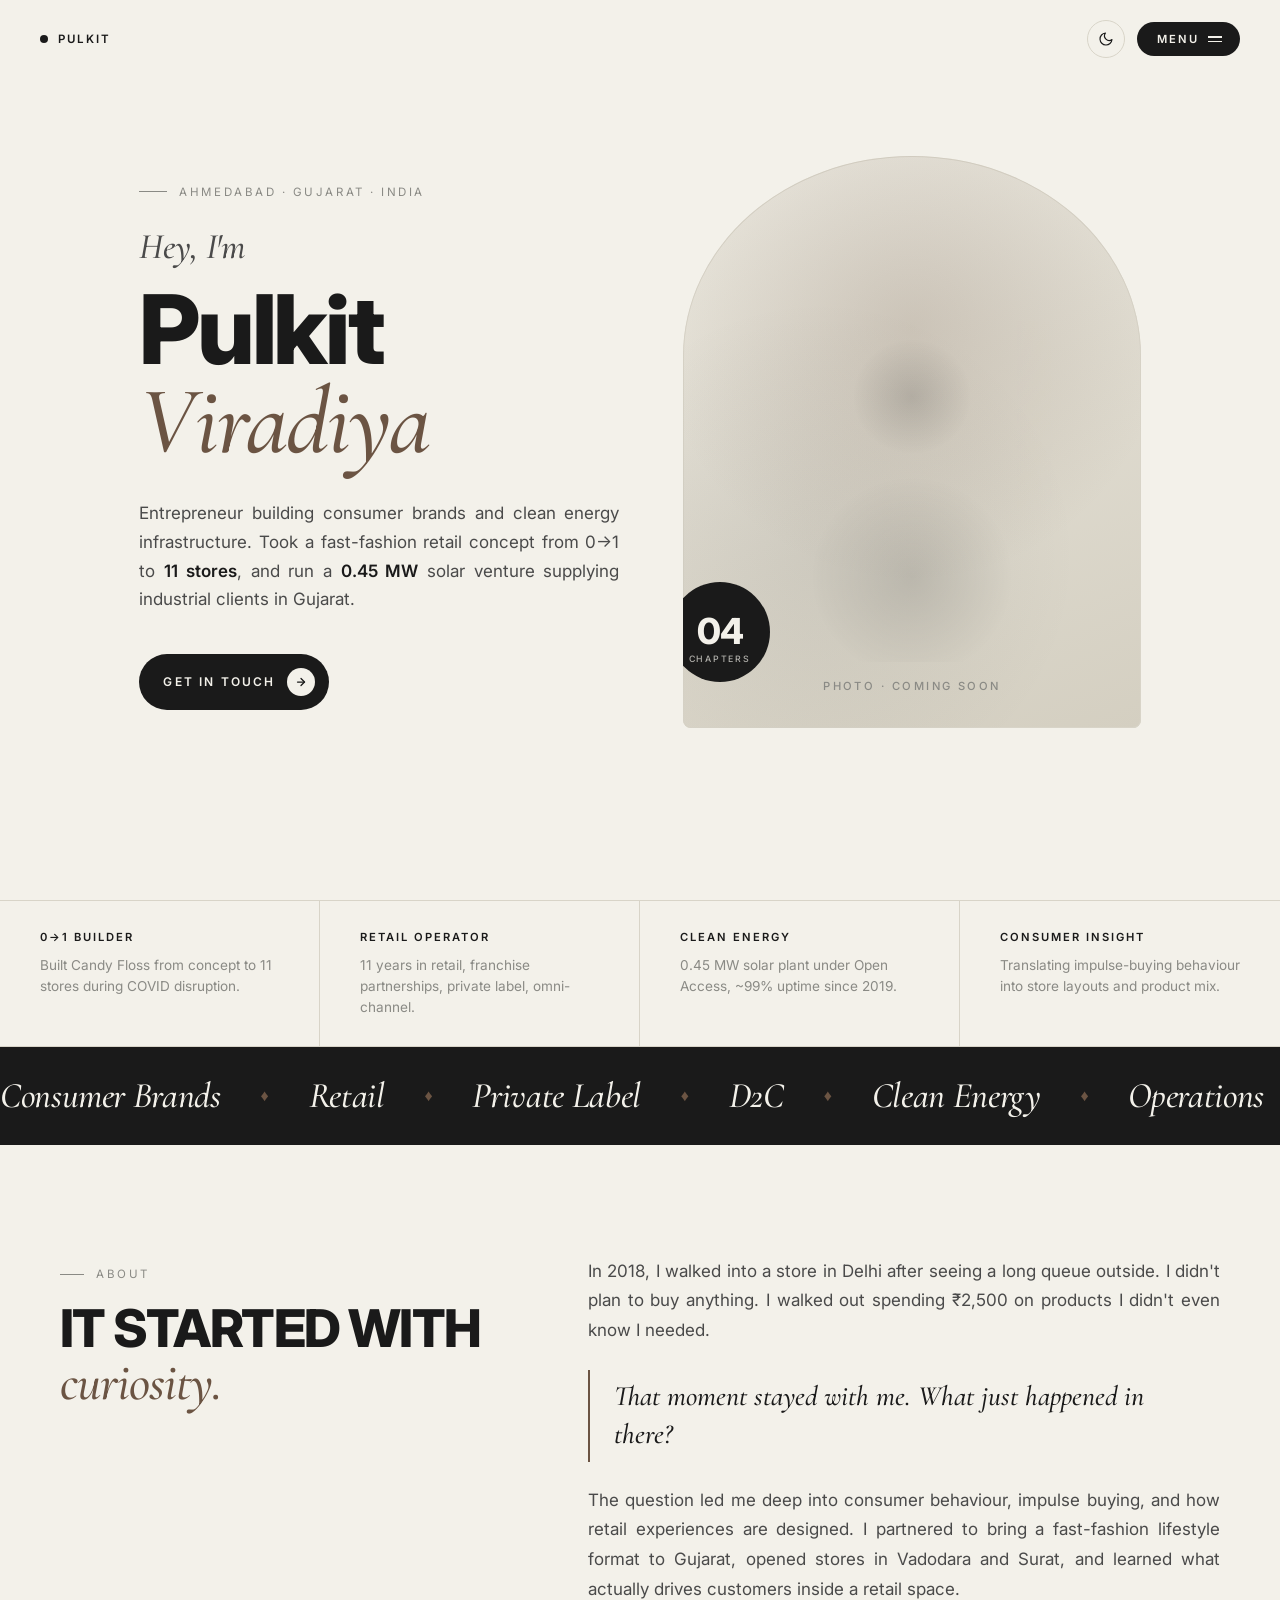
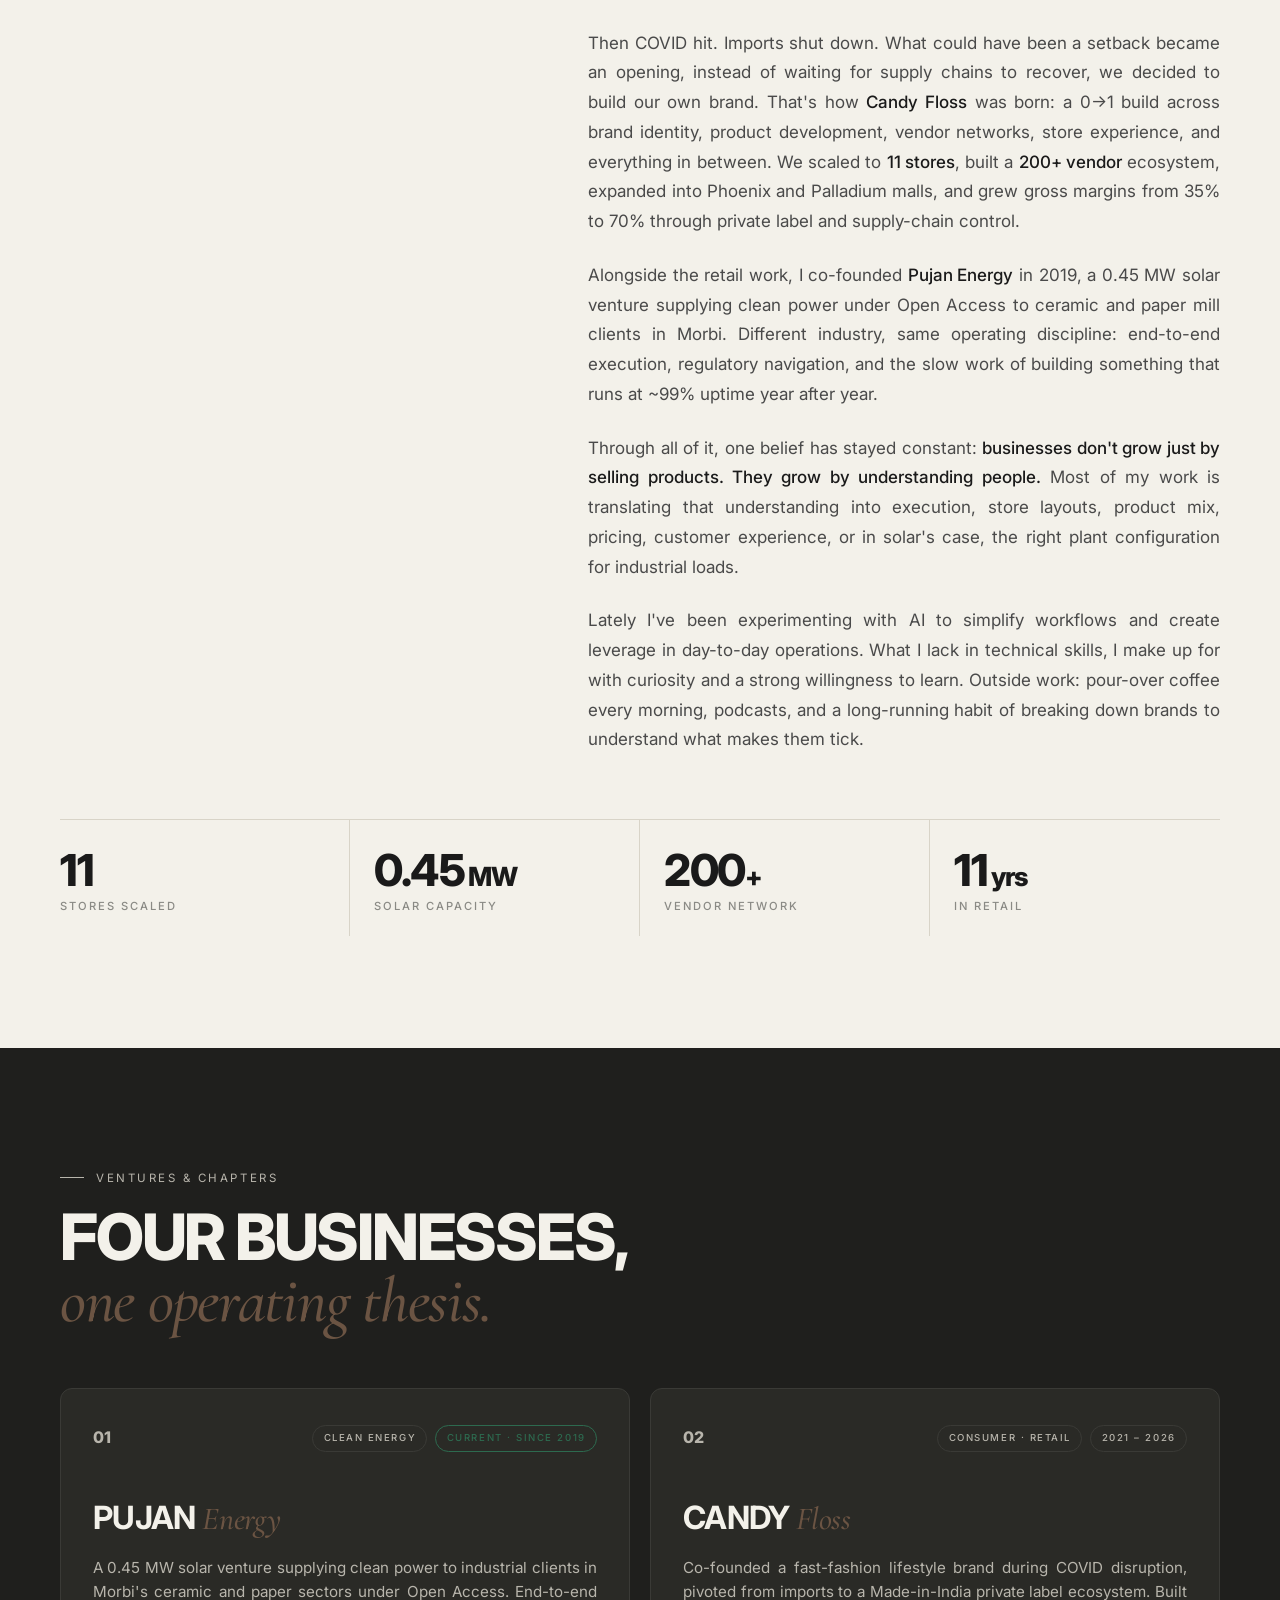
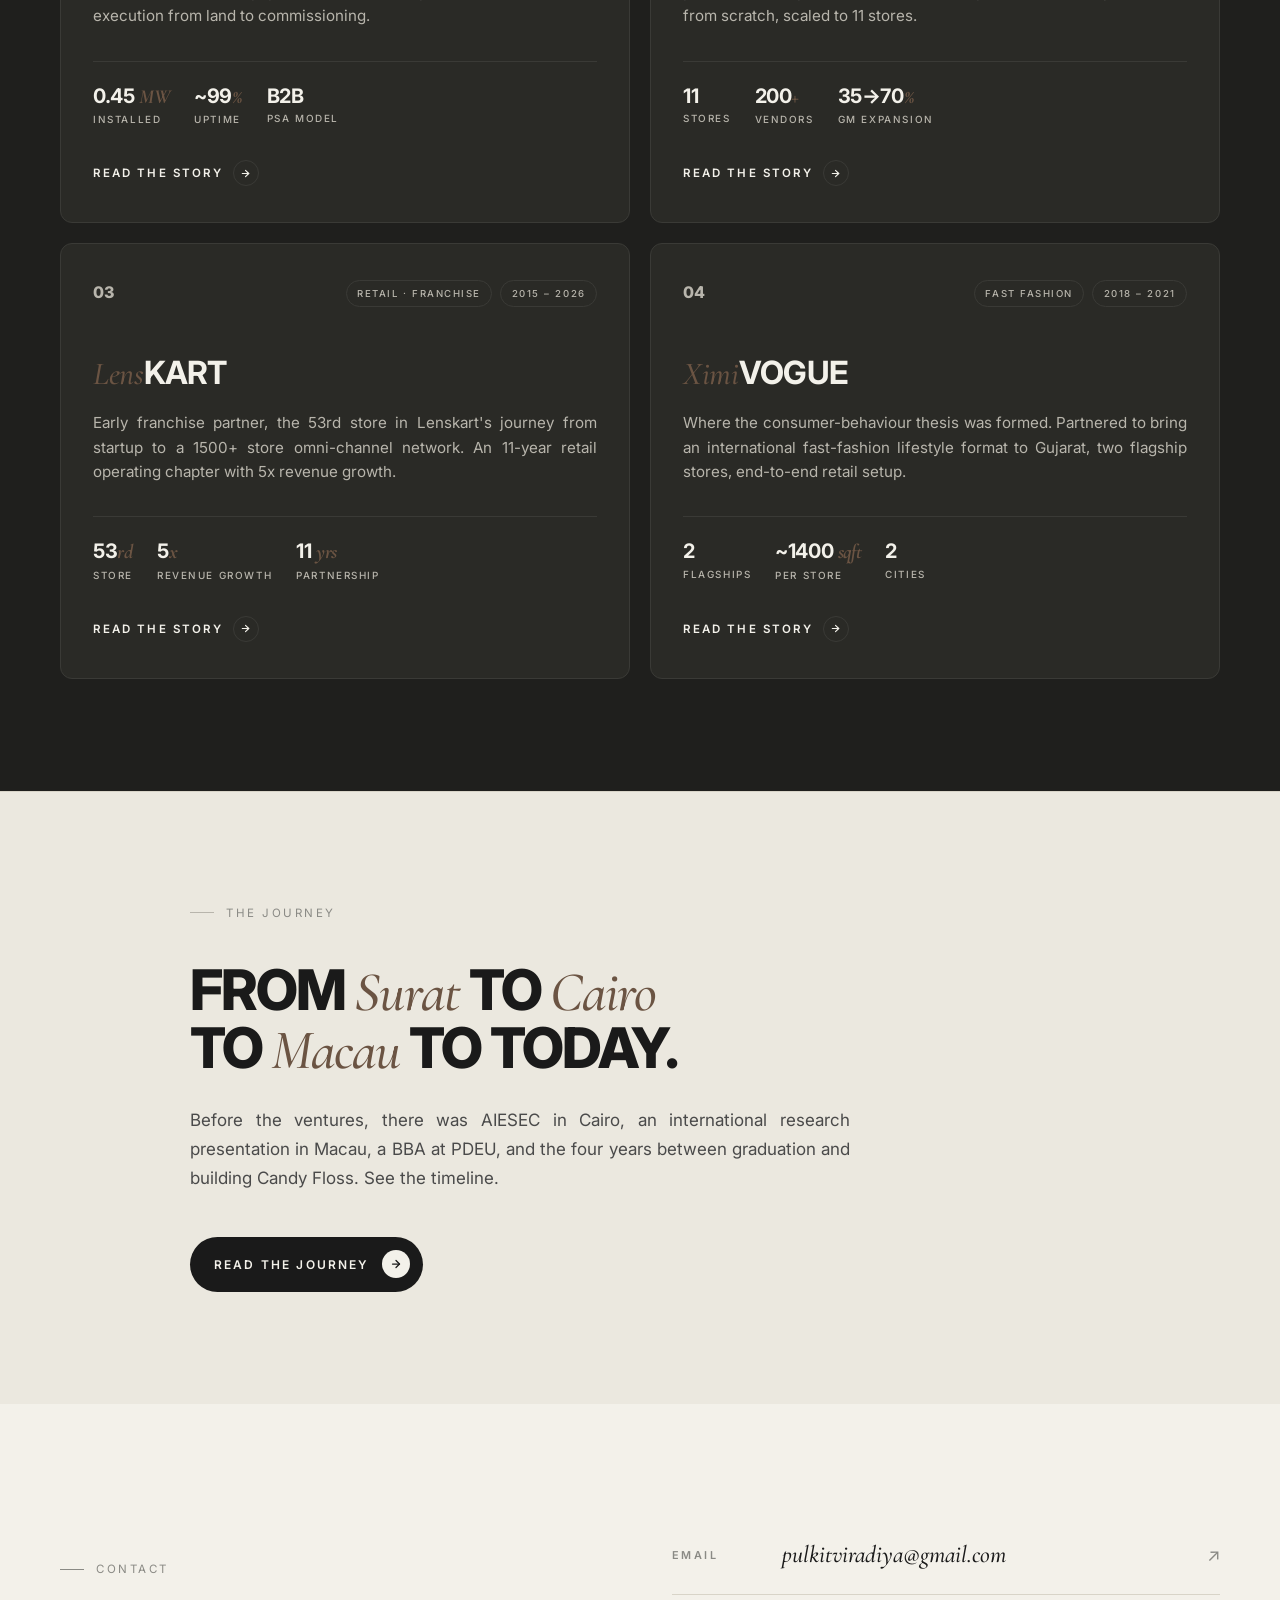
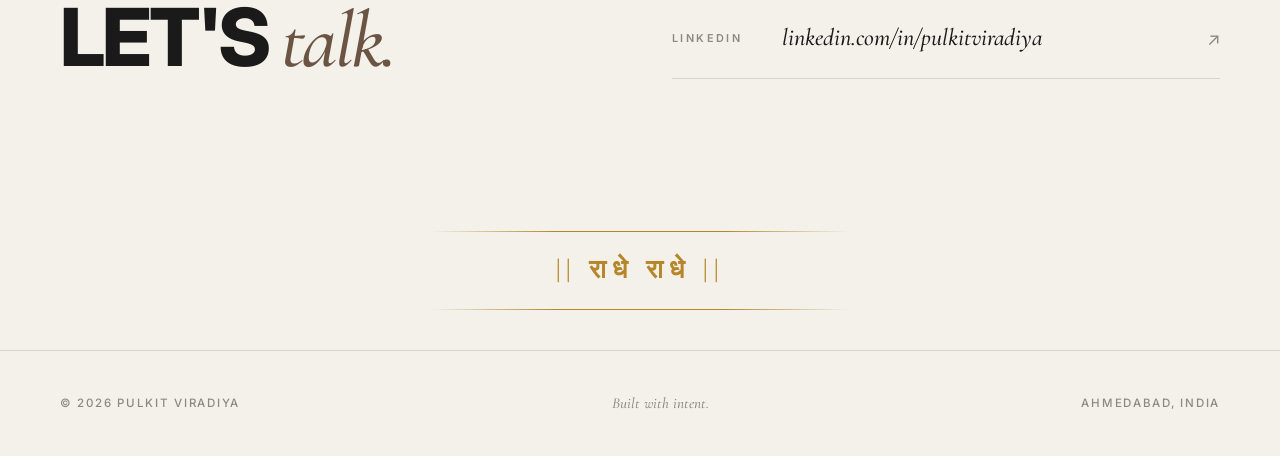
==== commit bc86d582: "Justify paragraph text and remove em dashes sitewide Added text-align: justify to all paragraphs acr" ====
--- a/index.html
+++ b/index.html
@@ -4,8 +4,8 @@
 <head>
 <meta charset="UTF-8" />
 <meta name="viewport" content="width=device-width, initial-scale=1.0" />
-<meta name="description" content="Pulkit Viradiya — Entrepreneur building consumer brands and clean energy from Ahmedabad, Gujarat. Candy Floss, Pujan Energy, Lenskart, Ximivogue." />
-<title>Pulkit Viradiya — Founder & Operator</title>
+<meta name="description" content="Pulkit Viradiya, Entrepreneur building consumer brands and clean energy from Ahmedabad, Gujarat. Candy Floss, Pujan Energy, Lenskart, Ximivogue." />
+<title>Pulkit Viradiya, Founder & Operator</title>
 <link rel="preconnect" href="https://fonts.googleapis.com">
 <link rel="preconnect" href="https://fonts.gstatic.com" crossorigin>
 <link href="https://fonts.googleapis.com/css2?family=Cormorant+Garamond:ital,wght@0,400;0,500;0,600;0,700;1,400;1,500;1,600&family=Inter:wght@300;400;500;600;700;800&display=swap" rel="stylesheet">
@@ -38,6 +38,7 @@
     transition: background 0.4s, color 0.4s; overflow-x: hidden;
   }
   ::selection { background: var(--ink); color: var(--bg); }
+  p { text-align: justify; }
   .container { max-width: var(--maxw); margin: 0 auto; padding: 0 var(--pad); }
   section { padding: var(--section-pad) 0; }
 
@@ -285,7 +286,7 @@
     align-items: flex-start; margin-bottom: 2.5rem; gap: 0.5rem; flex-wrap: wrap; }
   .venture-num { font-family: var(--sans); font-weight: 800; font-size: 1rem;
     letter-spacing: -0.02em; color: var(--dark-ink-soft); }
-  .venture-num::before { content: '— '; color: var(--accent); }
+  .venture-num::before { content: ' '; color: var(--accent); }
   .venture-meta { display: flex; gap: 0.5rem; flex-wrap: wrap; }
   .venture-tag { font-size: 0.6rem; letter-spacing: 0.16em;
     text-transform: uppercase; color: var(--dark-ink-soft);
@@ -427,11 +428,11 @@
     </div>
     <div class="feature">
       <div class="feature-label">Retail Operator</div>
-      <div class="feature-desc">11 years in retail &mdash; franchise partnerships, private label, omni-channel.</div>
+      <div class="feature-desc">11 years in retail, franchise partnerships, private label, omni-channel.</div>
     </div>
     <div class="feature">
       <div class="feature-label">Clean Energy</div>
-      <div class="feature-desc">0.45 MW solar plant under Open Access &mdash; ~99% uptime since 2019.</div>
+      <div class="feature-desc">0.45 MW solar plant under Open Access, ~99% uptime since 2019.</div>
     </div>
     <div class="feature">
       <div class="feature-label">Consumer Insight</div>
@@ -474,11 +475,11 @@
 
           <p>The question led me deep into consumer behaviour, impulse buying, and how retail experiences are designed. I partnered to bring a fast-fashion lifestyle format to Gujarat, opened stores in Vadodara and Surat, and learned what actually drives customers inside a retail space.</p>
 
-          <p>Then COVID hit. Imports shut down. What could have been a setback became an opening &mdash; instead of waiting for supply chains to recover, we decided to build our own brand. That's how <strong>Candy Floss</strong> was born: a 0&rarr;1 build across brand identity, product development, vendor networks, store experience, and everything in between. We scaled to <strong>11 stores</strong>, built a <strong>200+ vendor</strong> ecosystem, expanded into Phoenix and Palladium malls, and grew gross margins from 35% to 70% through private label and supply-chain control.</p>
-
-          <p>Alongside the retail work, I co-founded <strong>Pujan Energy</strong> in 2019 &mdash; a 0.45 MW solar venture supplying clean power under Open Access to ceramic and paper mill clients in Morbi. Different industry, same operating discipline: end-to-end execution, regulatory navigation, and the slow work of building something that runs at ~99% uptime year after year.</p>
-
-          <p>Through all of it, one belief has stayed constant: <strong>businesses don't grow just by selling products. They grow by understanding people.</strong> Most of my work is translating that understanding into execution &mdash; store layouts, product mix, pricing, customer experience, or in solar's case, the right plant configuration for industrial loads.</p>
+          <p>Then COVID hit. Imports shut down. What could have been a setback became an opening, instead of waiting for supply chains to recover, we decided to build our own brand. That's how <strong>Candy Floss</strong> was born: a 0&rarr;1 build across brand identity, product development, vendor networks, store experience, and everything in between. We scaled to <strong>11 stores</strong>, built a <strong>200+ vendor</strong> ecosystem, expanded into Phoenix and Palladium malls, and grew gross margins from 35% to 70% through private label and supply-chain control.</p>
+
+          <p>Alongside the retail work, I co-founded <strong>Pujan Energy</strong> in 2019, a 0.45 MW solar venture supplying clean power under Open Access to ceramic and paper mill clients in Morbi. Different industry, same operating discipline: end-to-end execution, regulatory navigation, and the slow work of building something that runs at ~99% uptime year after year.</p>
+
+          <p>Through all of it, one belief has stayed constant: <strong>businesses don't grow just by selling products. They grow by understanding people.</strong> Most of my work is translating that understanding into execution, store layouts, product mix, pricing, customer experience, or in solar's case, the right plant configuration for industrial loads.</p>
 
           <p>Lately I've been experimenting with AI to simplify workflows and create leverage in day-to-day operations. What I lack in technical skills, I make up for with curiosity and a strong willingness to learn. Outside work: pour-over coffee every morning, podcasts, and a long-running habit of breaking down brands to understand what makes them tick.</p>
         </div>
@@ -544,7 +545,7 @@
             </div>
           </div>
           <h3 class="venture-name">Candy <em>Floss</em></h3>
-          <p class="venture-desc">Co-founded a fast-fashion lifestyle brand during COVID disruption &mdash; pivoted from imports to a Made-in-India private label ecosystem. Built from scratch, scaled to 11 stores.</p>
+          <p class="venture-desc">Co-founded a fast-fashion lifestyle brand during COVID disruption, pivoted from imports to a Made-in-India private label ecosystem. Built from scratch, scaled to 11 stores.</p>
           <div class="venture-stats">
             <div class="venture-stat"><div class="num">11</div><div class="lbl">Stores</div></div>
             <div class="venture-stat"><div class="num">200<em>+</em></div><div class="lbl">Vendors</div></div>
@@ -566,7 +567,7 @@
             </div>
           </div>
           <h3 class="venture-name"><em>Lens</em>kart</h3>
-          <p class="venture-desc">Early franchise partner &mdash; the 53rd store in Lenskart's journey from startup to a 1500+ store omni-channel network. An 11-year retail operating chapter with 5x revenue growth.</p>
+          <p class="venture-desc">Early franchise partner, the 53rd store in Lenskart's journey from startup to a 1500+ store omni-channel network. An 11-year retail operating chapter with 5x revenue growth.</p>
           <div class="venture-stats">
             <div class="venture-stat"><div class="num">53<em>rd</em></div><div class="lbl">Store</div></div>
             <div class="venture-stat"><div class="num">5<em>x</em></div><div class="lbl">Revenue growth</div></div>
@@ -588,7 +589,7 @@
             </div>
           </div>
           <h3 class="venture-name"><em>Ximi</em>vogue</h3>
-          <p class="venture-desc">Where the consumer-behaviour thesis was formed. Partnered to bring an international fast-fashion lifestyle format to Gujarat &mdash; two flagship stores, end-to-end retail setup.</p>
+          <p class="venture-desc">Where the consumer-behaviour thesis was formed. Partnered to bring an international fast-fashion lifestyle format to Gujarat, two flagship stores, end-to-end retail setup.</p>
           <div class="venture-stats">
             <div class="venture-stat"><div class="num">2</div><div class="lbl">Flagships</div></div>
             <div class="venture-stat"><div class="num">~1400<em> sqft</em></div><div class="lbl">Per store</div></div>
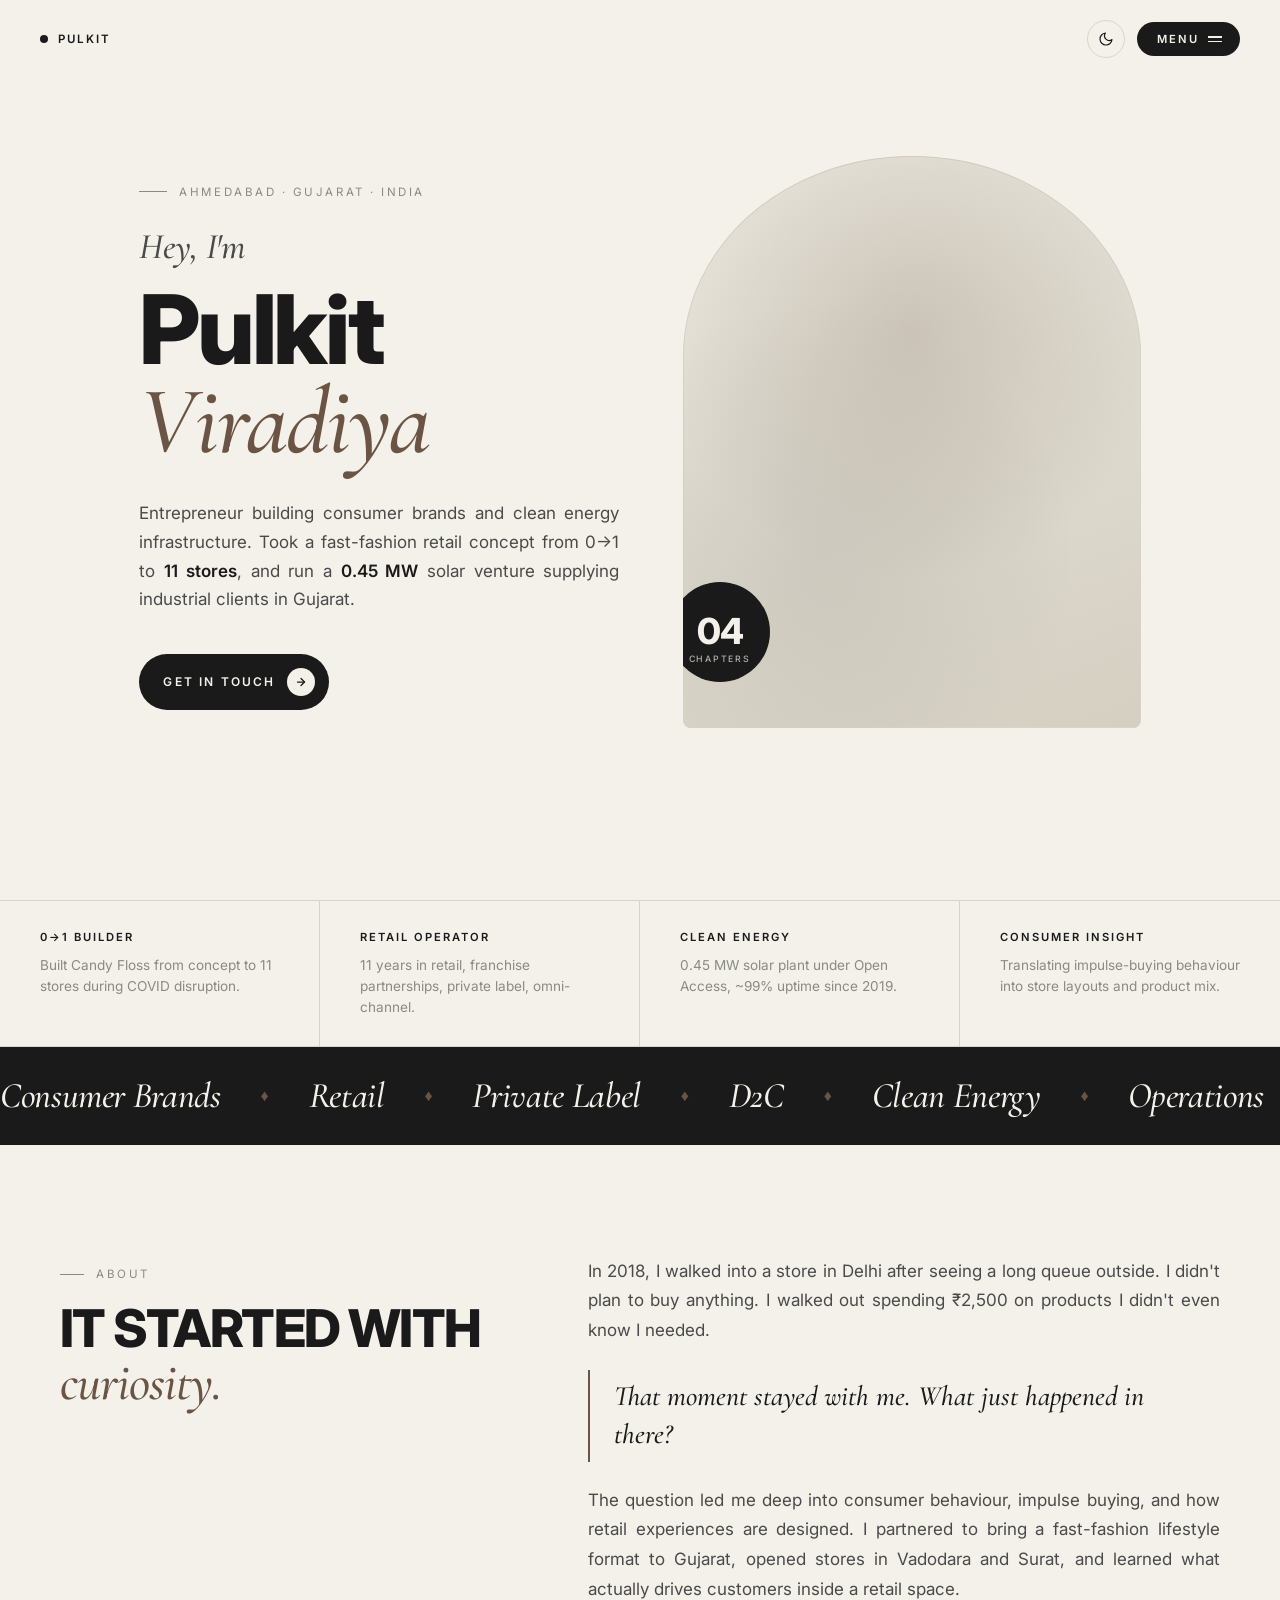
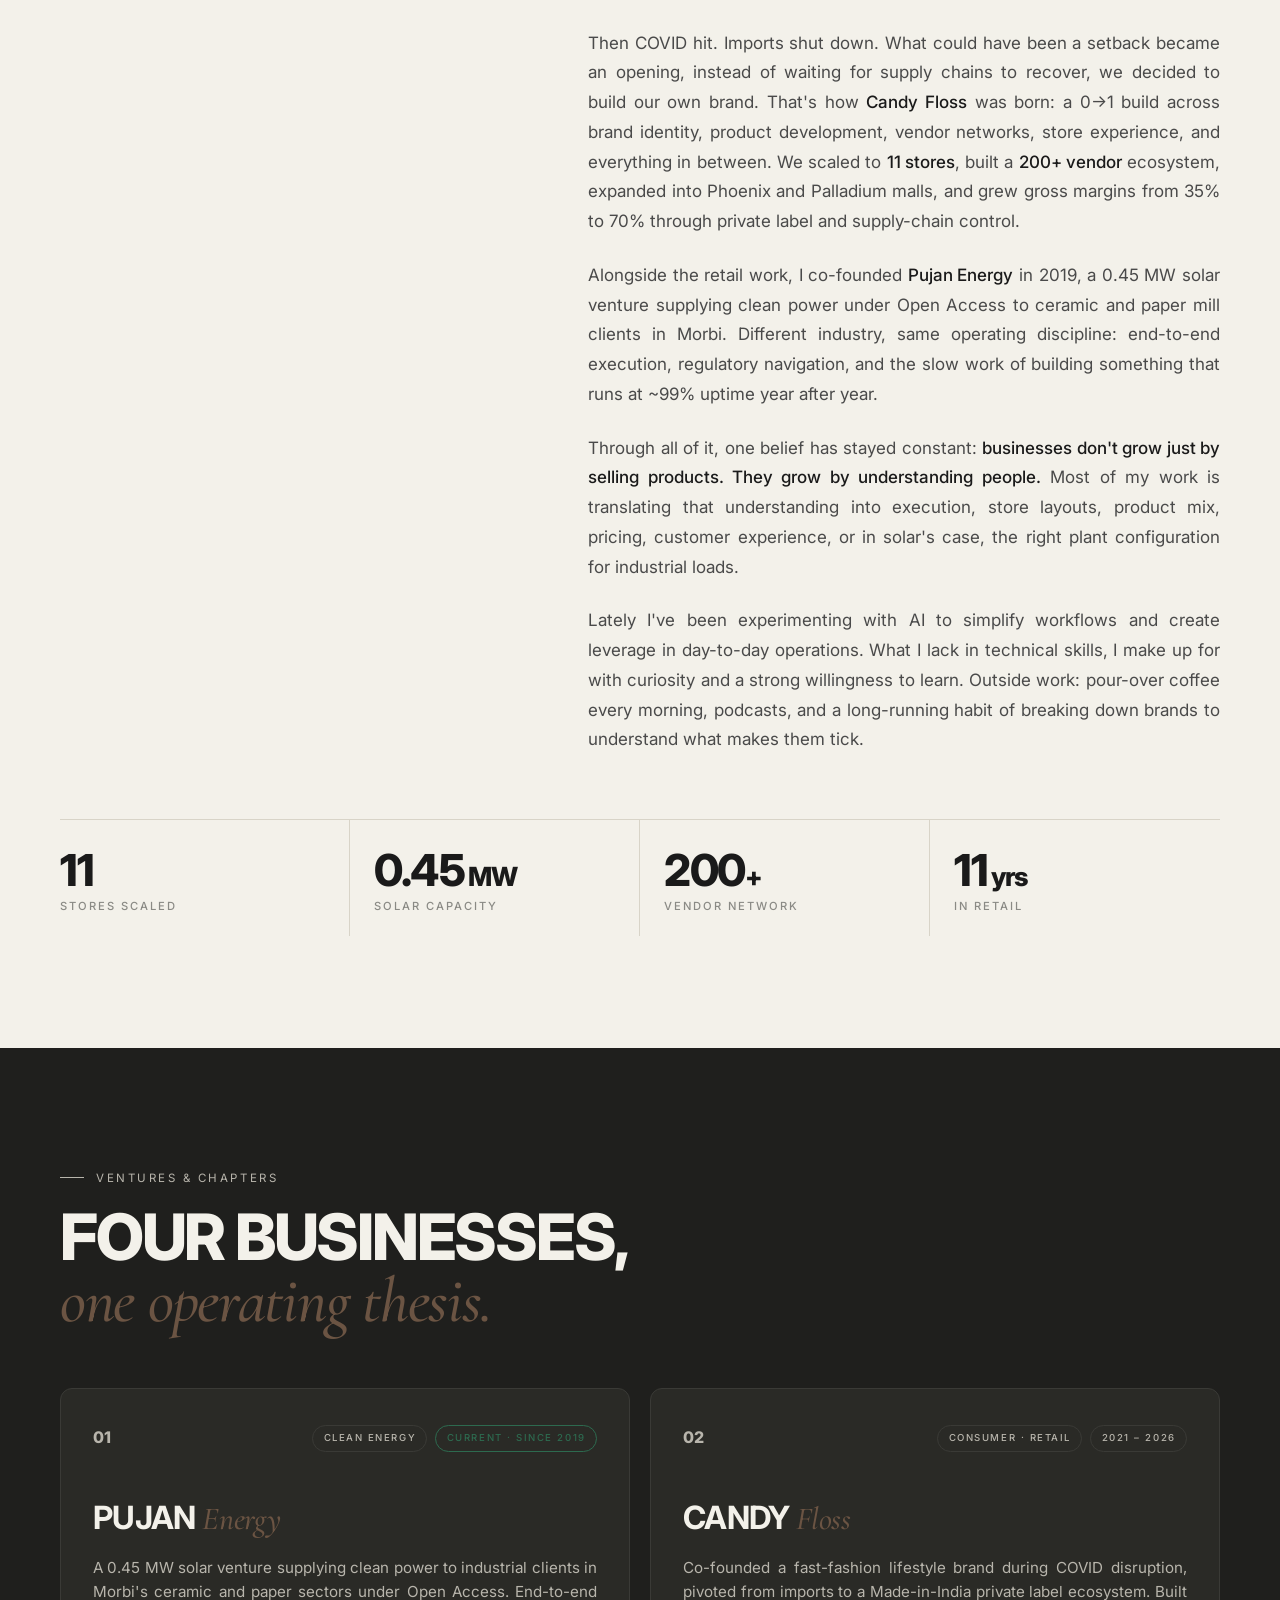
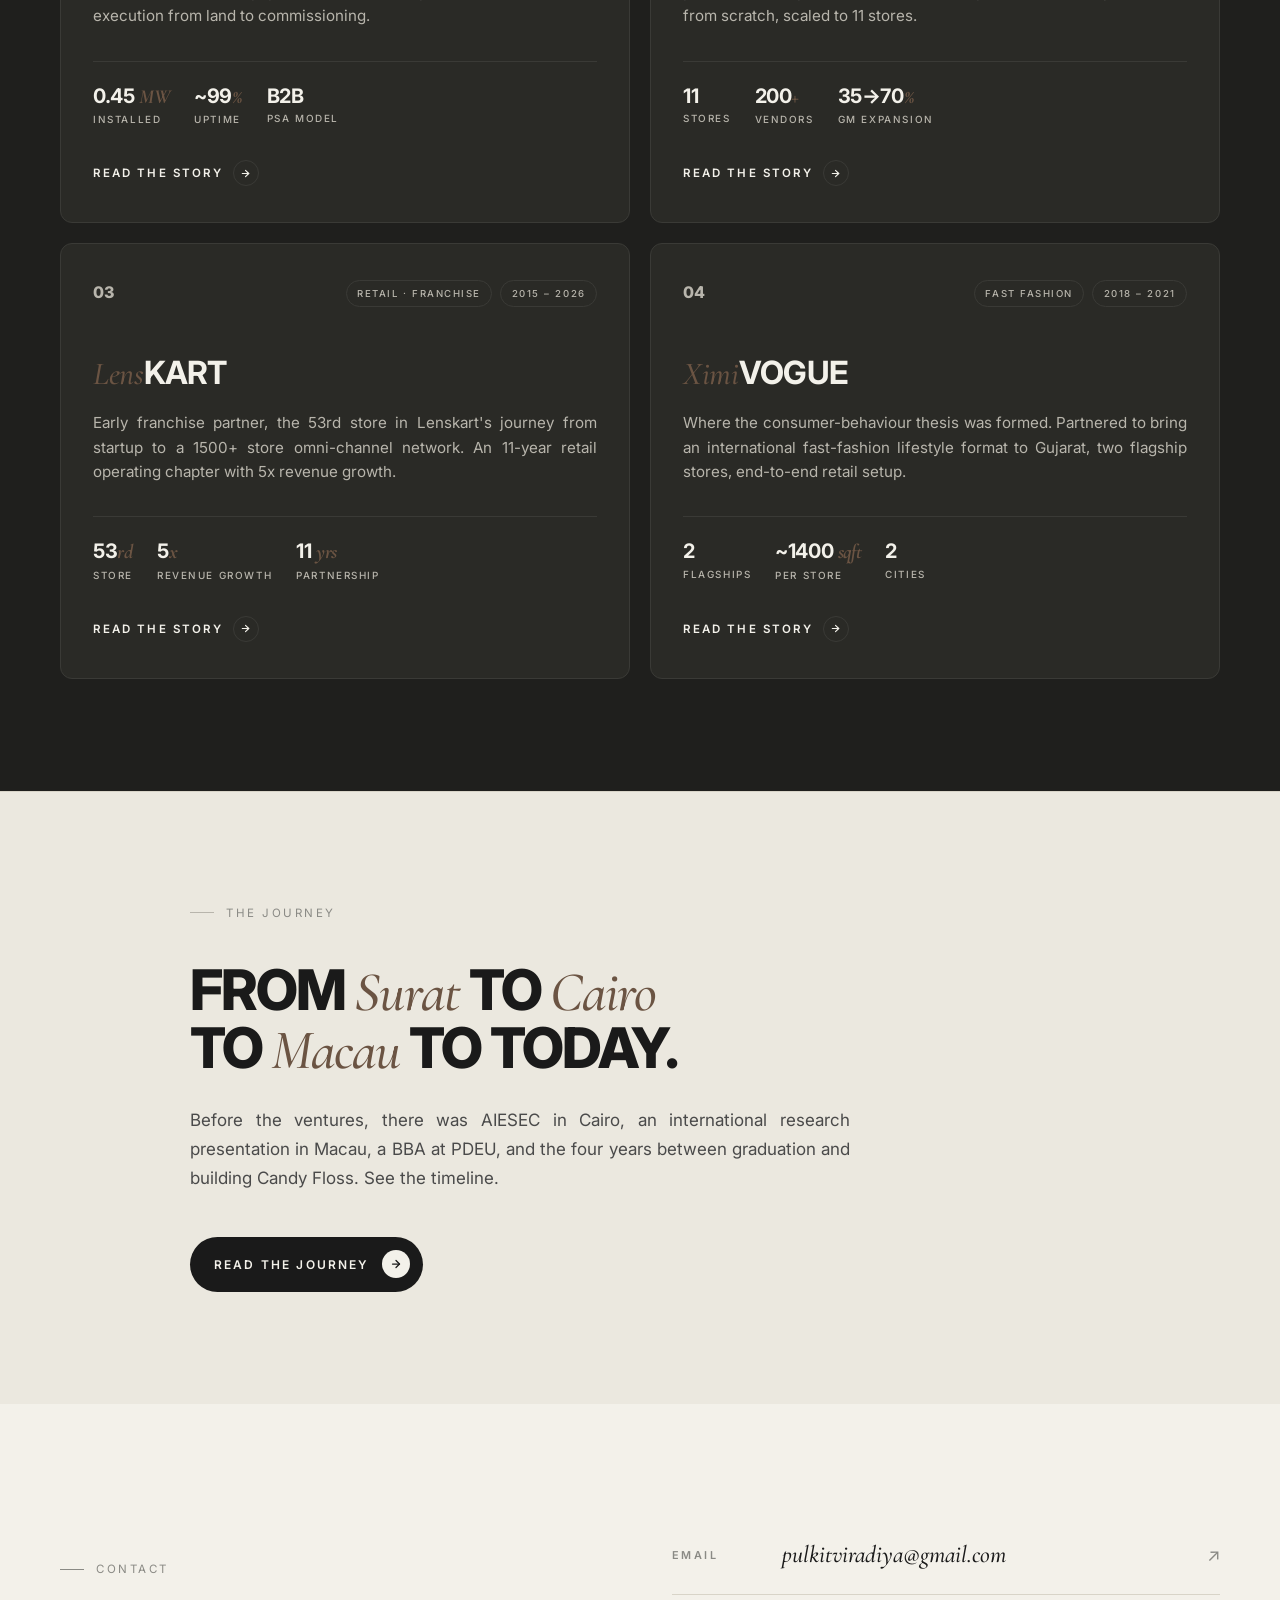
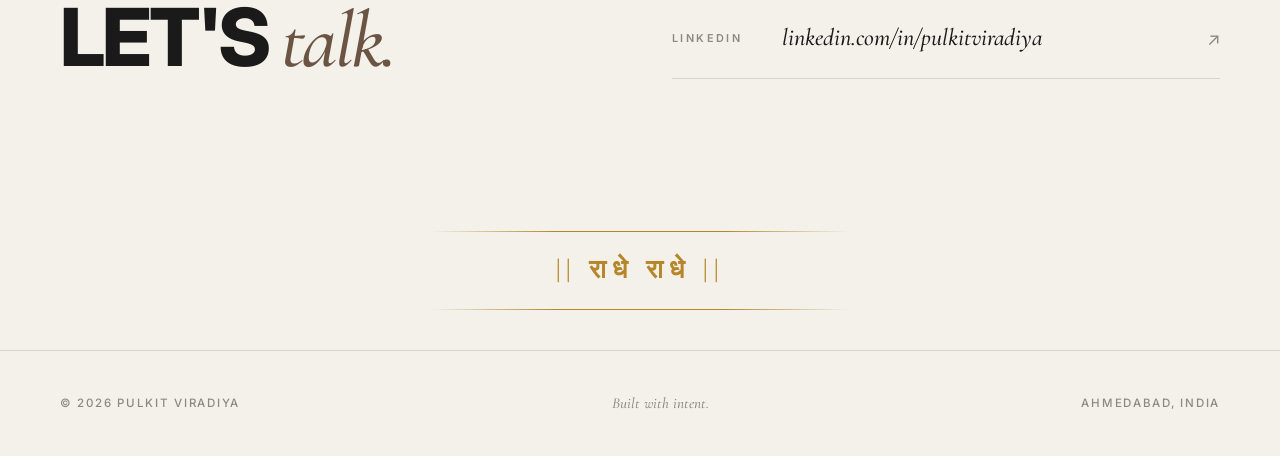
==== commit c81c756d: "Replace portrait placeholder with actual photo Swaps the silhouette/coming-soon div with pulkit.jpg," ====
--- a/index.html
+++ b/index.html
@@ -411,10 +411,8 @@
           </a>
         </div>
         <div class="hero-portrait reveal delay-2" aria-label="Portrait placeholder">
-          <div class="portrait-placeholder">
-            <div class="silhouette" aria-hidden="true"></div>
-            <div class="label">Photo &middot; coming soon</div>
-          </div>
+          <img src="pulkit.jpg" alt="Pulkit Viradiya"
+            style="width:100%;height:100%;object-fit:cover;object-position:center top;">
           <div class="hero-badge" aria-hidden="true"></div>
         </div>
       </div>
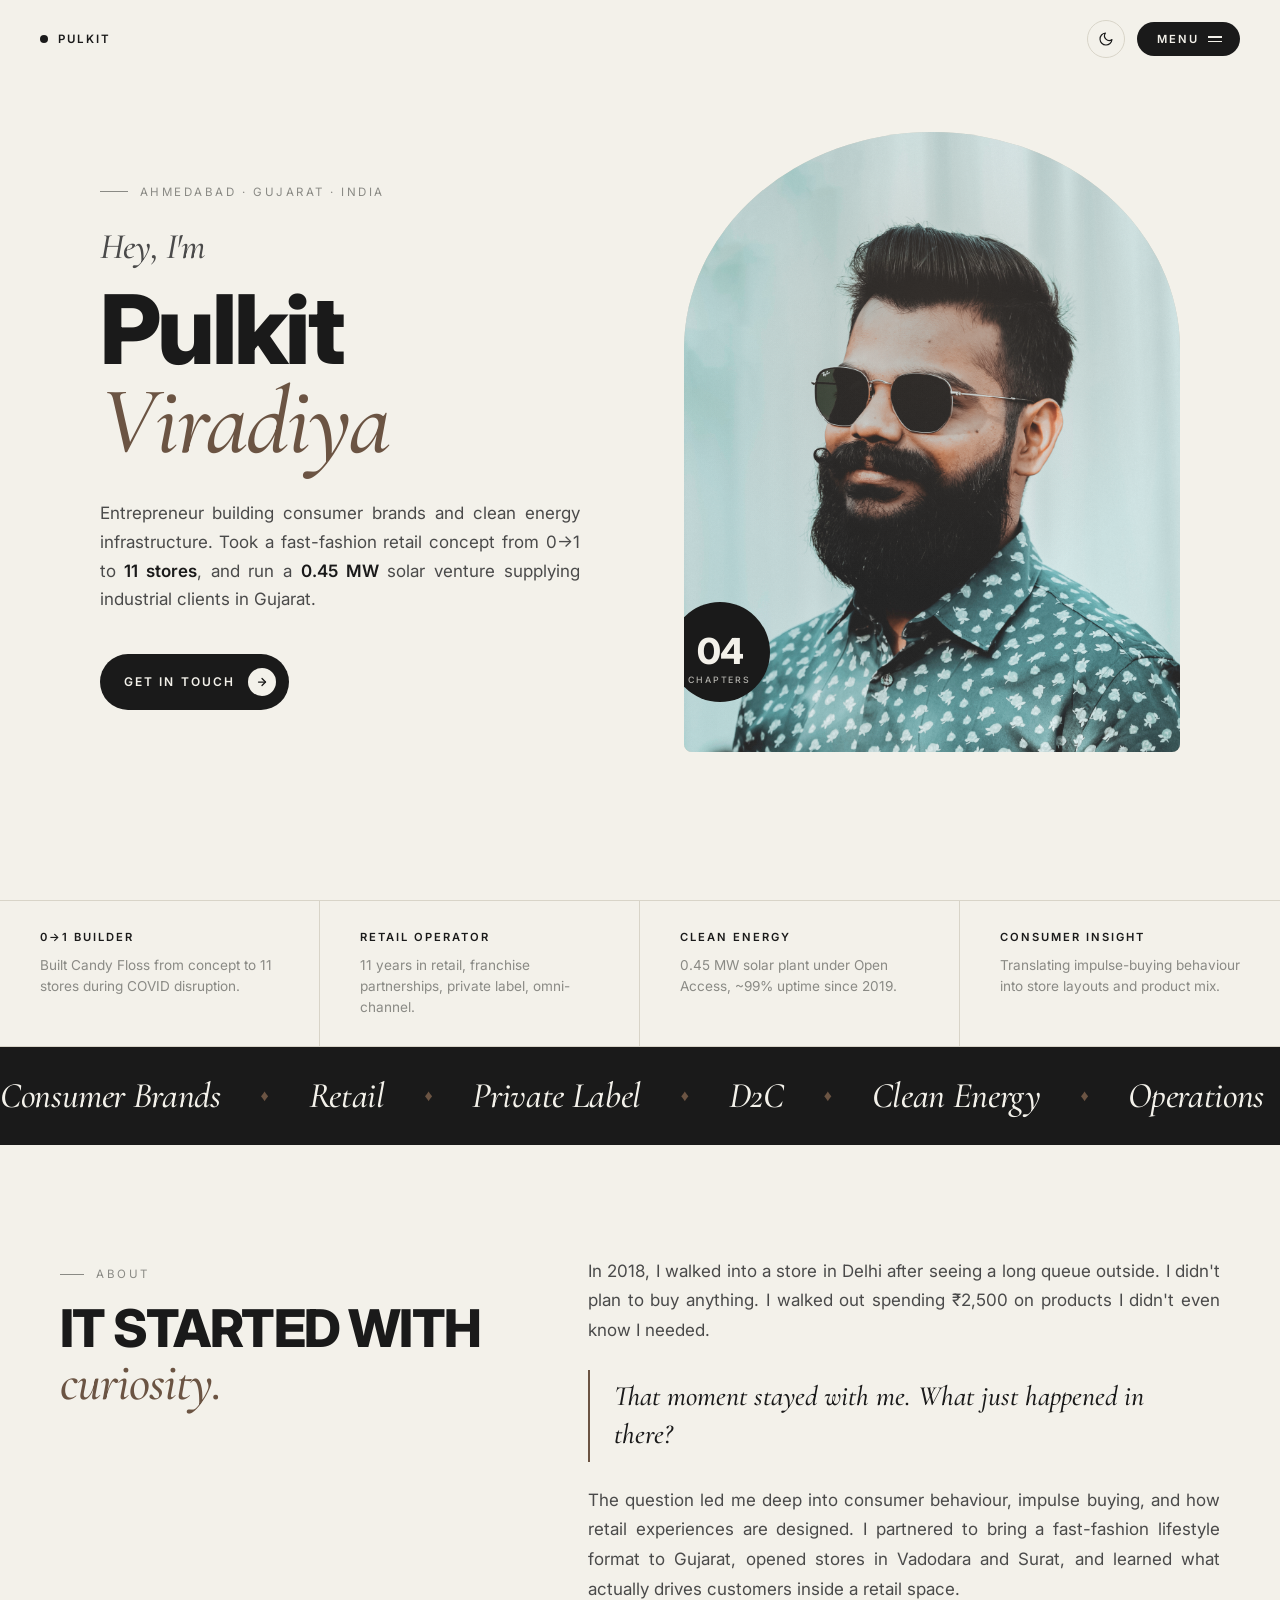
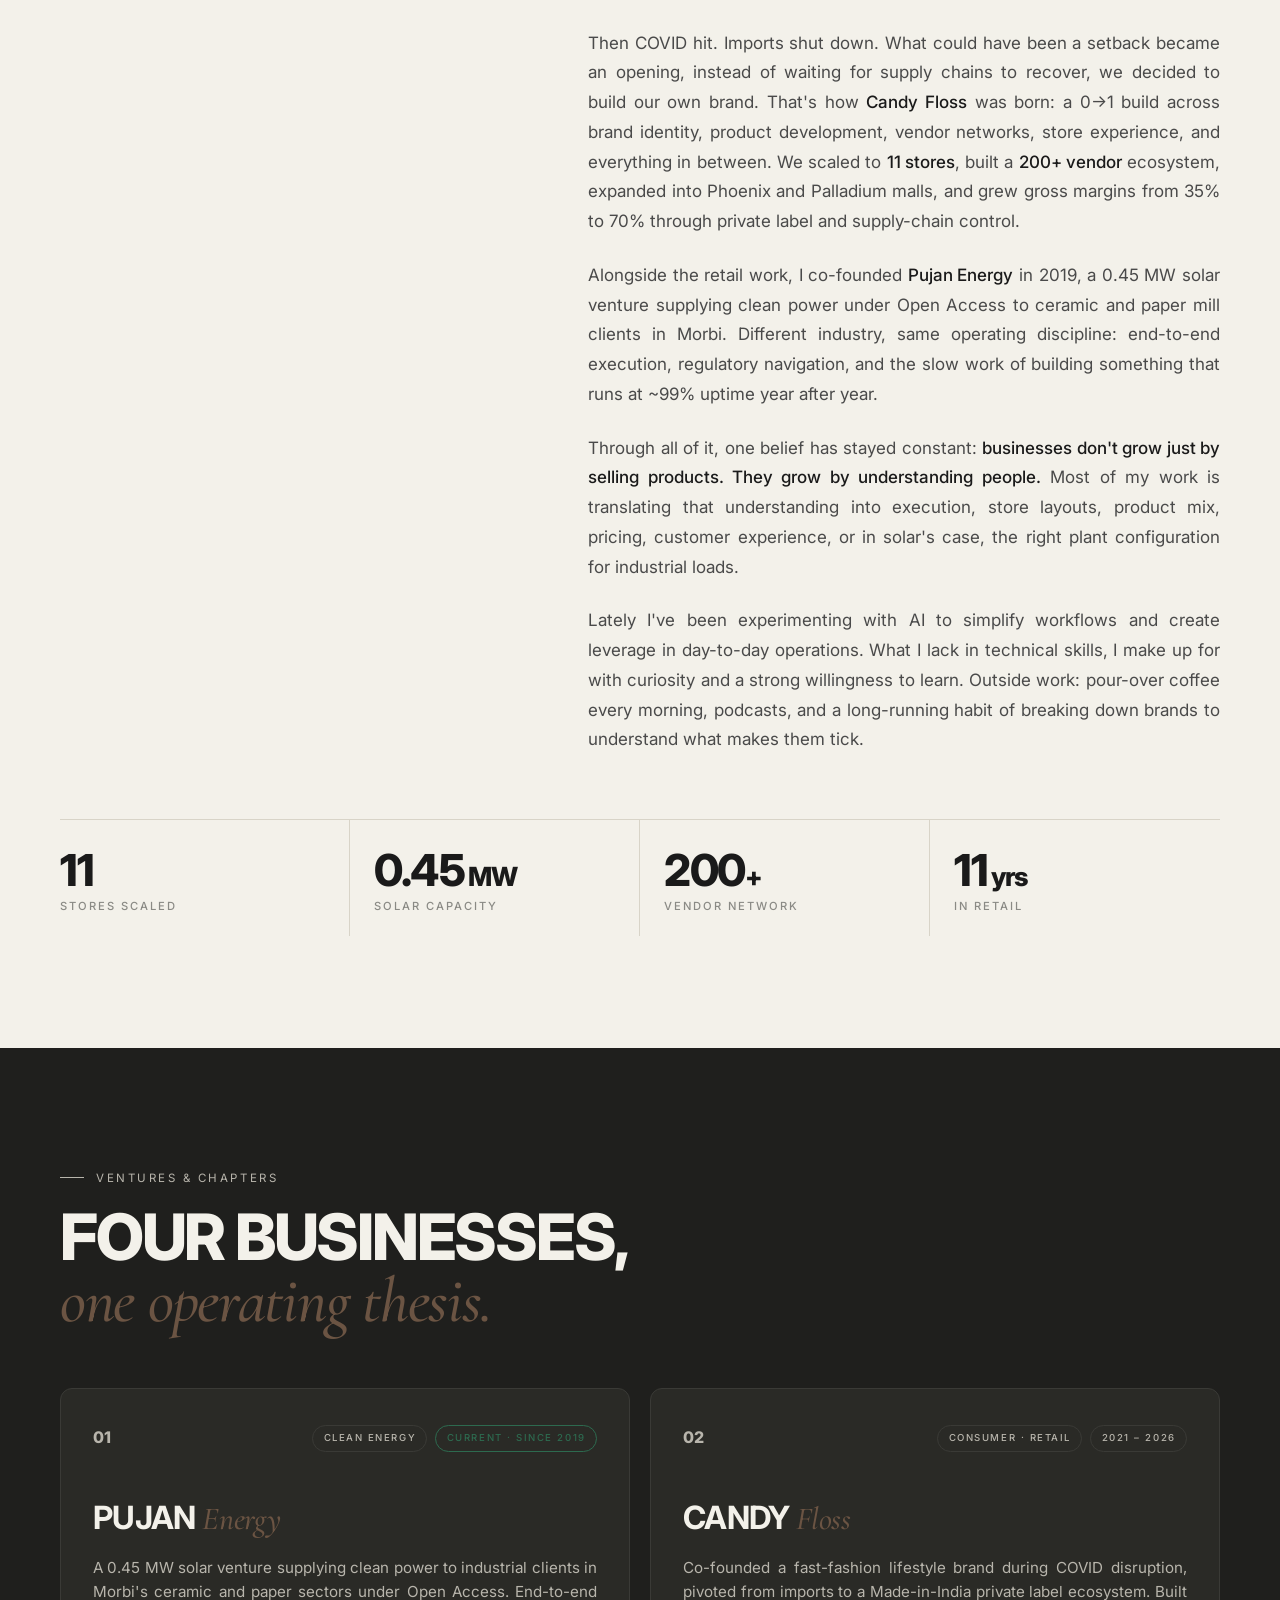
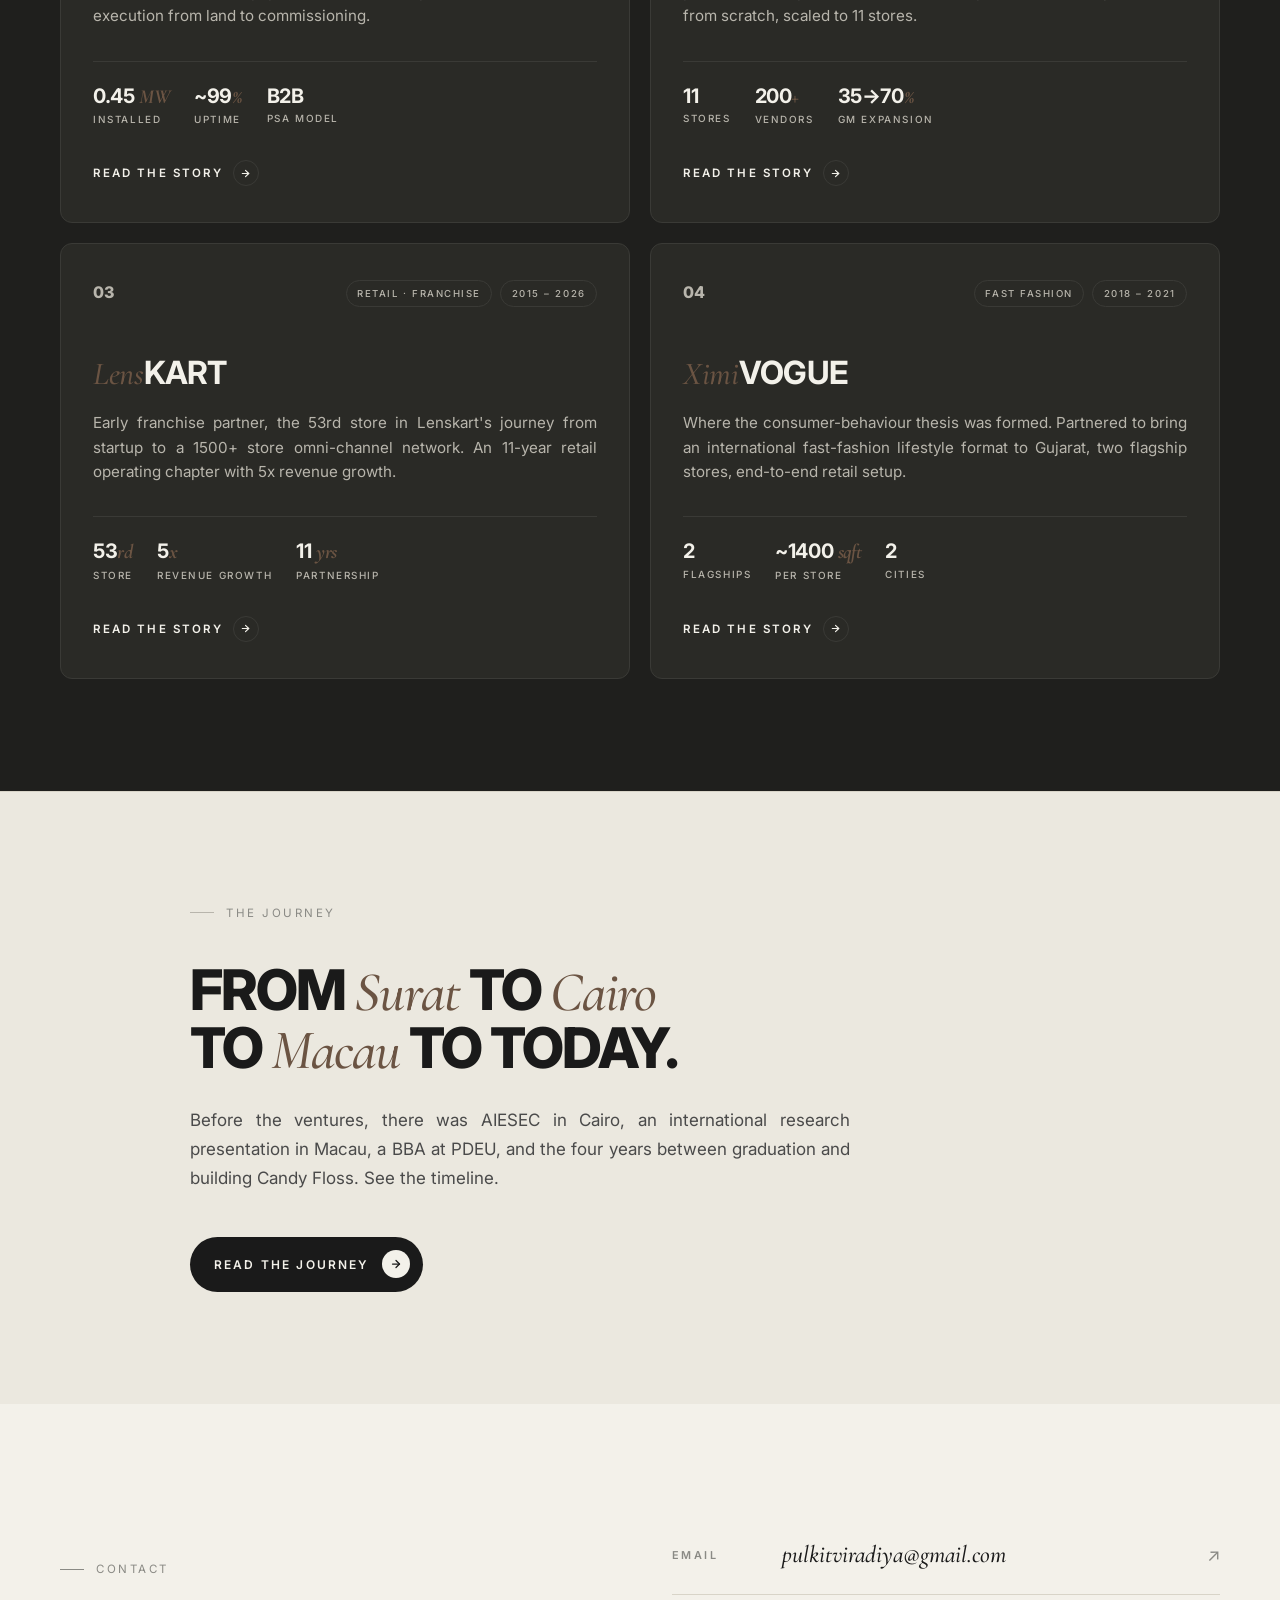
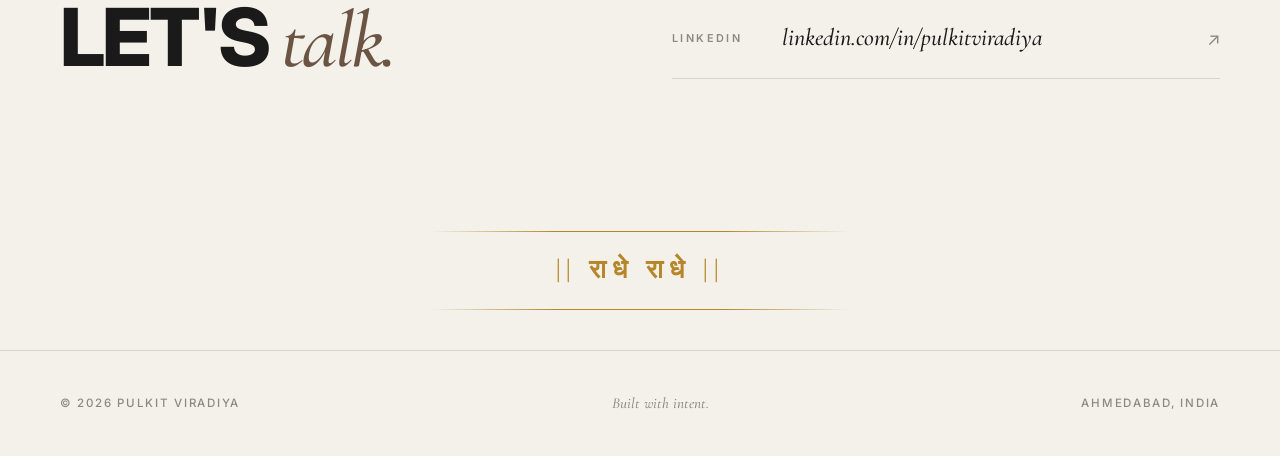
==== commit e13cd14c: "Add memoji favicon across all pages Generated favicon.ico (16/32/48px), favicon-32x32.png, and apple" ====
--- a/index.html
+++ b/index.html
@@ -4,6 +4,9 @@
 <head>
 <meta charset="UTF-8" />
 <meta name="viewport" content="width=device-width, initial-scale=1.0" />
+<link rel="icon" type="image/x-icon" href="favicon.ico">
+<link rel="icon" type="image/png" sizes="32x32" href="favicon-32x32.png">
+<link rel="apple-touch-icon" sizes="180x180" href="apple-touch-icon.png">
 <meta name="description" content="Pulkit Viradiya, Entrepreneur building consumer brands and clean energy from Ahmedabad, Gujarat. Candy Floss, Pujan Energy, Lenskart, Ximivogue." />
 <title>Pulkit Viradiya, Founder & Operator</title>
 <link rel="preconnect" href="https://fonts.googleapis.com">
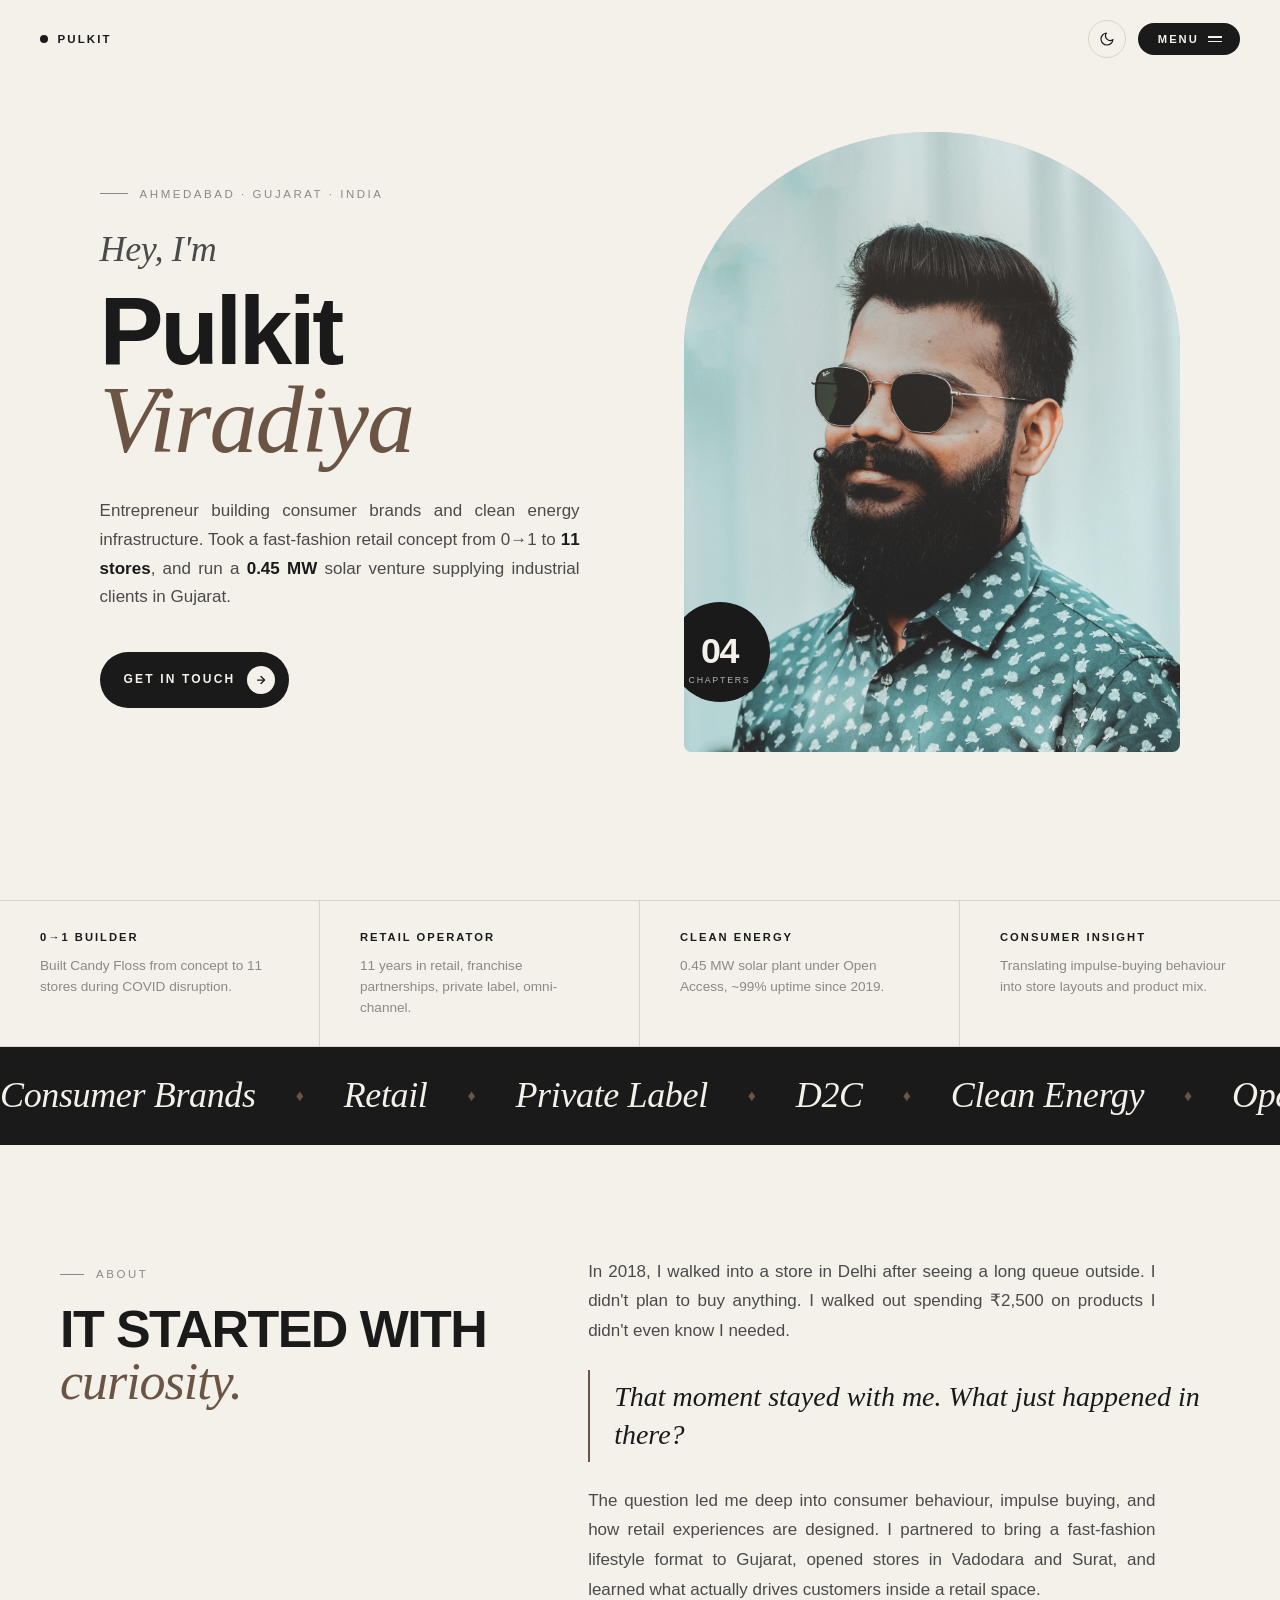
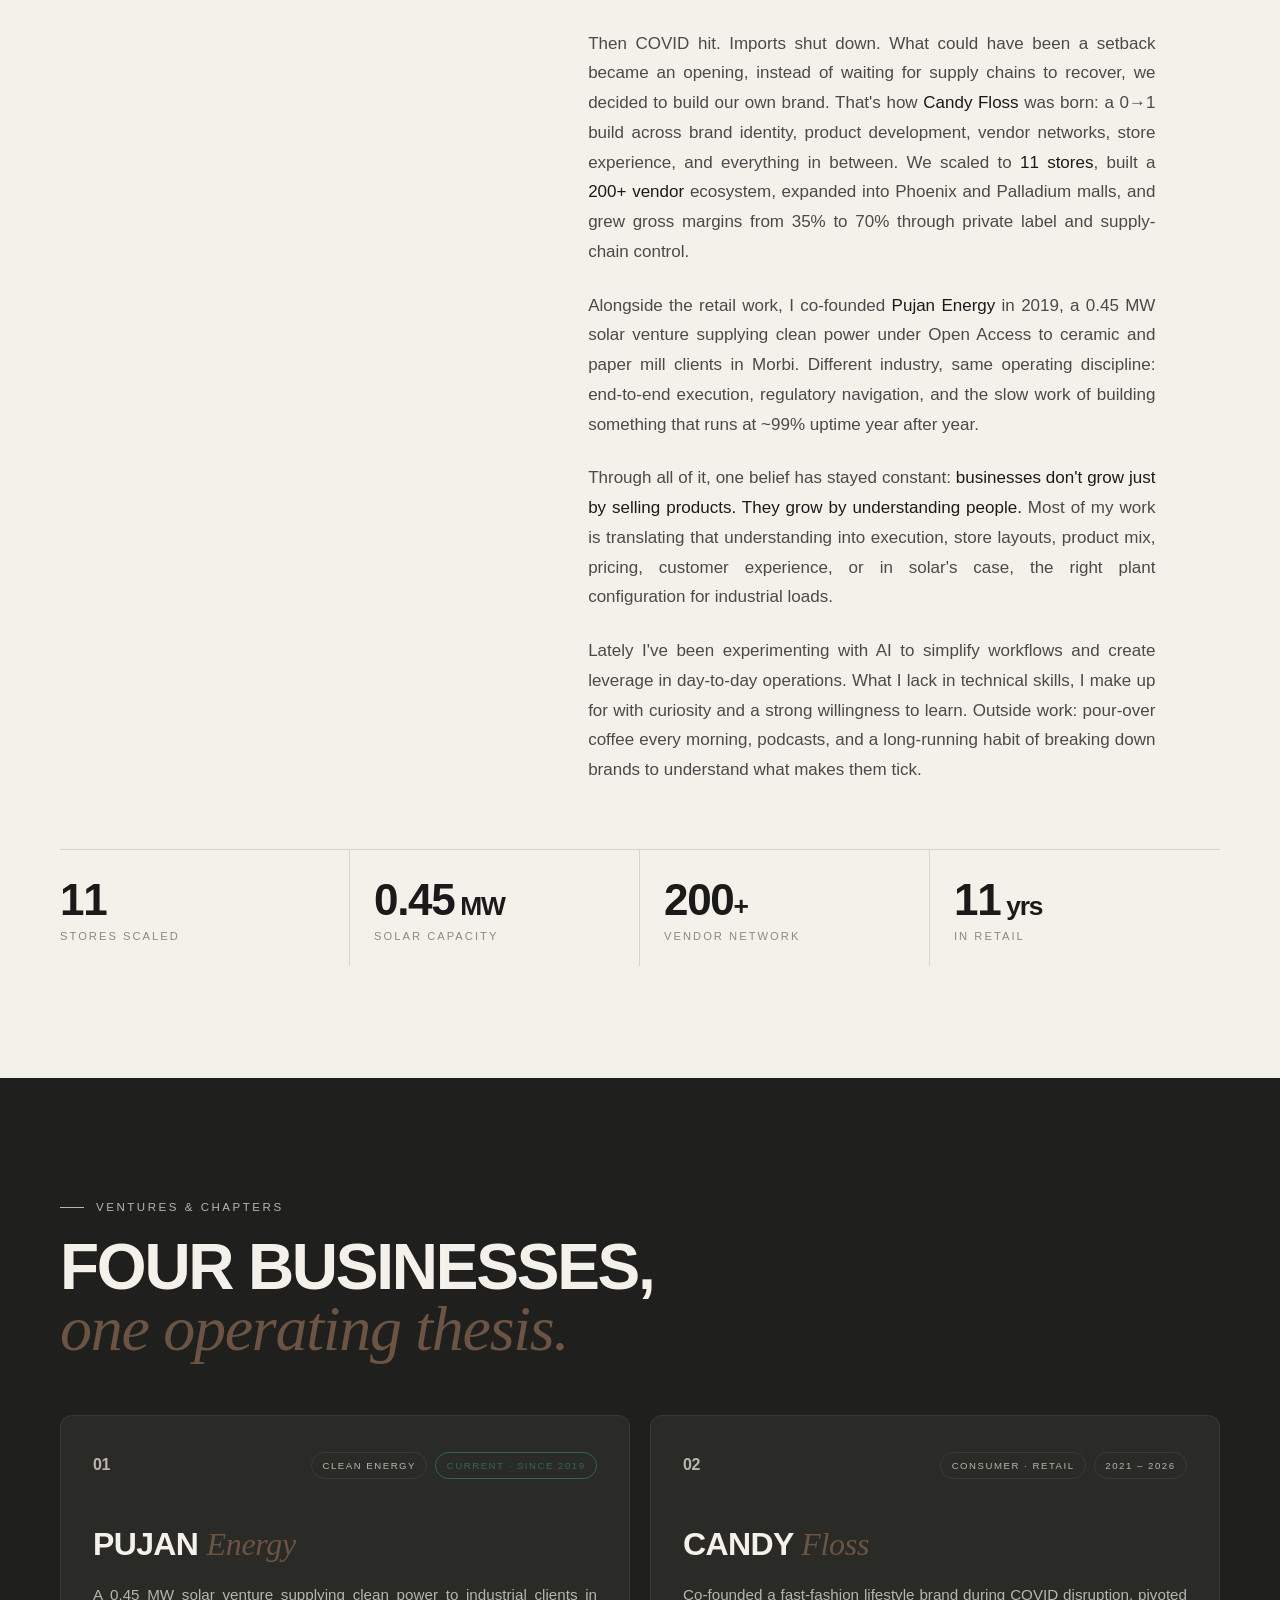
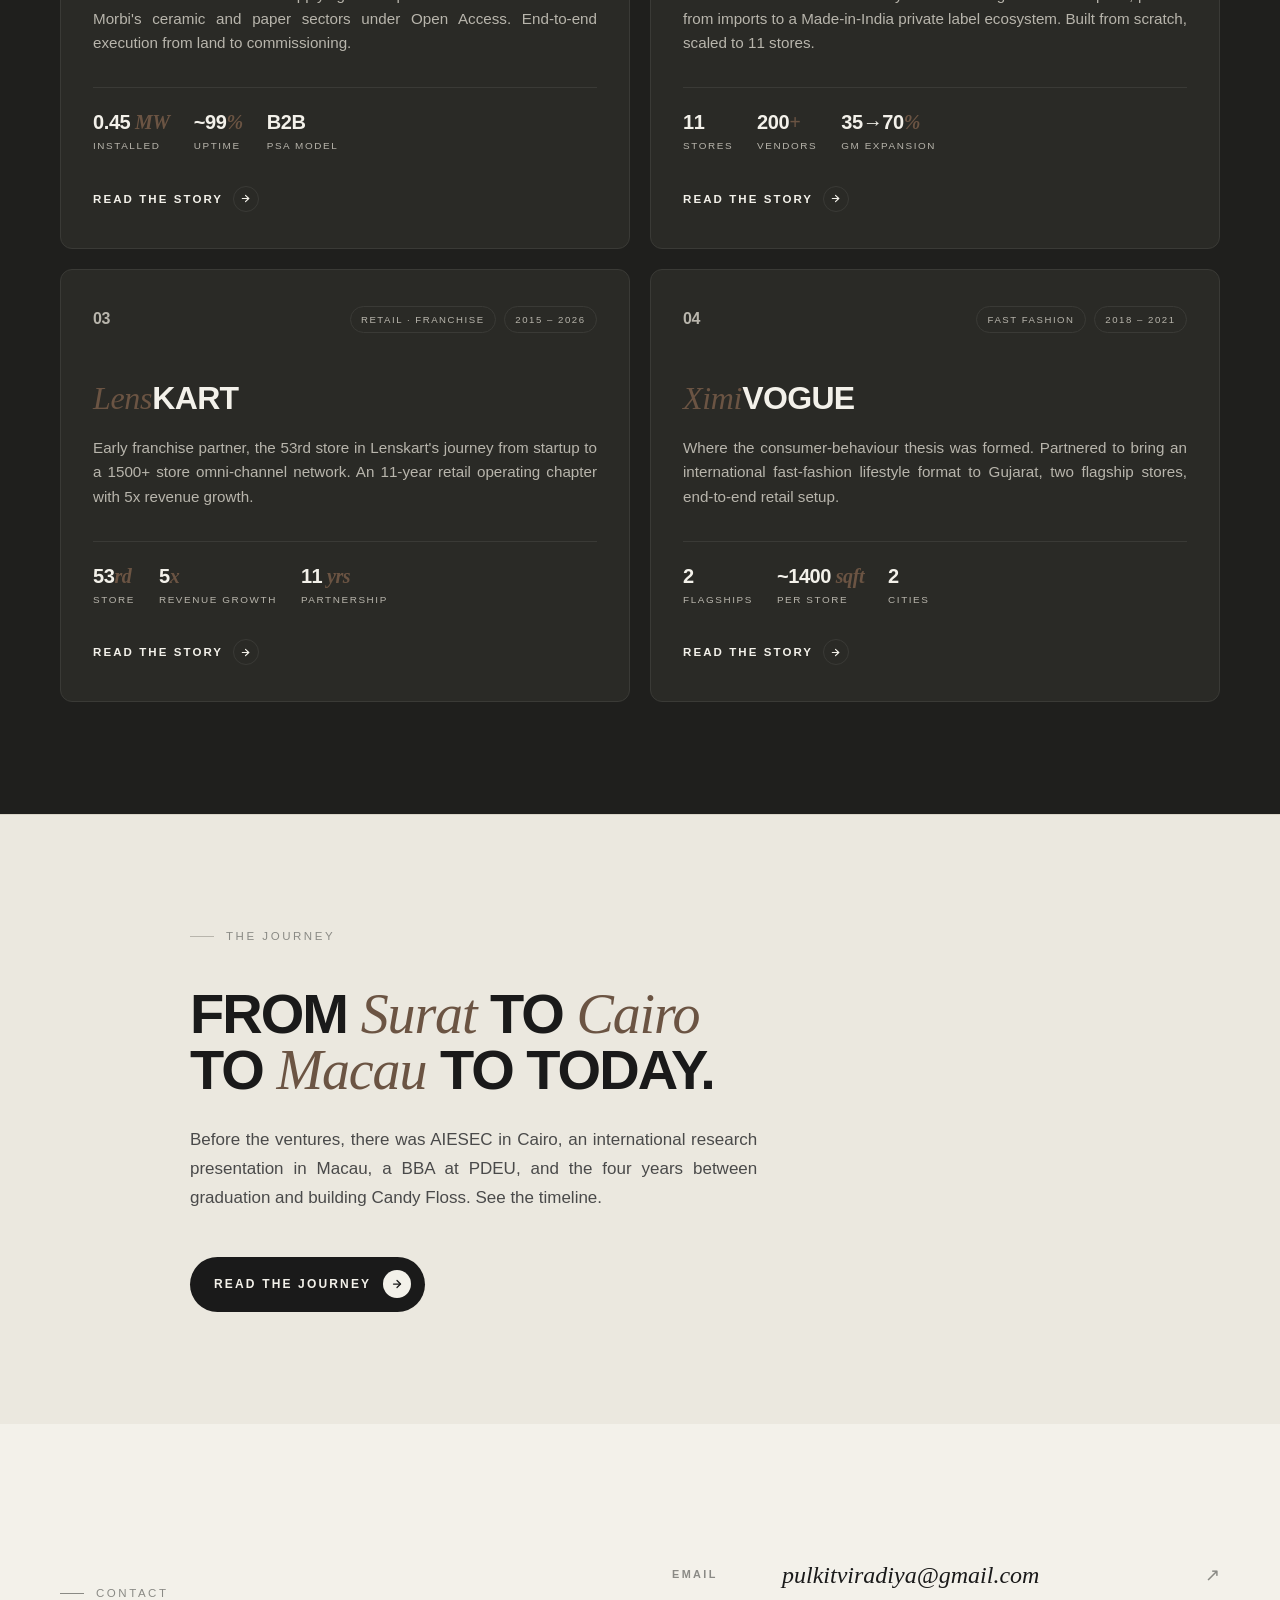
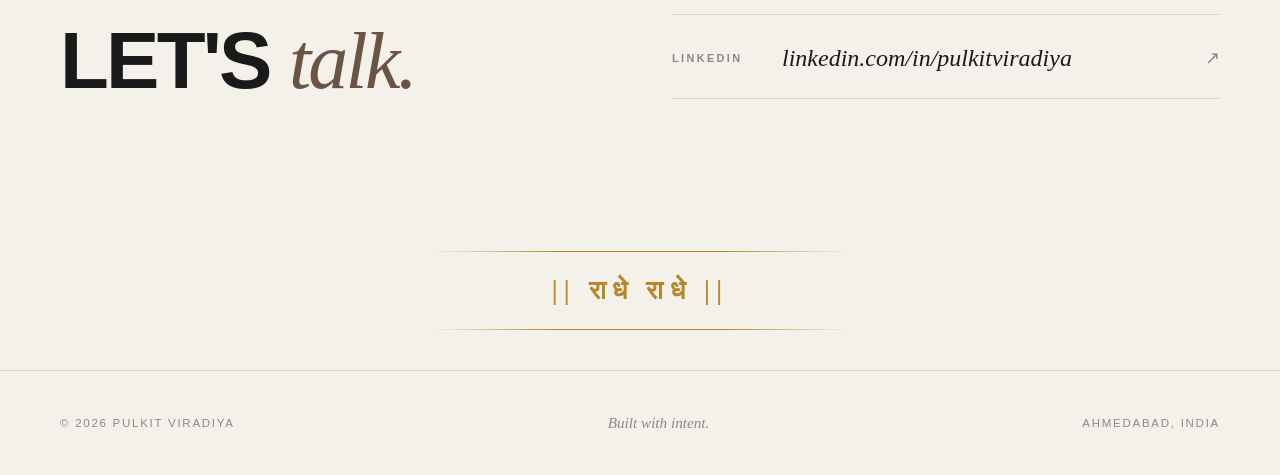
==== commit 6a5533b5: "Add security headers, .gitignore, and email obfuscation - CSP meta tag on all 6 pages (restricts scr" ====
--- a/index.html
+++ b/index.html
@@ -4,6 +4,9 @@
 <head>
 <meta charset="UTF-8" />
 <meta name="viewport" content="width=device-width, initial-scale=1.0" />
+    <meta http-equiv="Content-Security-Policy" content="default-src 'self'; style-src 'self' 'unsafe-inline' https://fonts.googleapis.com; font-src 'self' https://fonts.gstatic.com; script-src 'self' 'unsafe-inline'; img-src 'self' data:; connect-src 'none'; base-uri 'self'; form-action 'none';">
+    <meta name="referrer" content="strict-origin-when-cross-origin">
+    <meta http-equiv="Permissions-Policy" content="camera=(), microphone=(), geolocation=(), payment=()">
 <link rel="icon" type="image/x-icon" href="favicon.ico">
 <link rel="icon" type="image/png" sizes="32x32" href="favicon-32x32.png">
 <link rel="apple-touch-icon" sizes="180x180" href="apple-touch-icon.png">
@@ -636,9 +639,9 @@
         </div>
         <ul class="contact-list reveal delay-1">
           <li>
-            <a href="mailto:pulkitviradiya@gmail.com">
+            <a href="mailto:p&#117;lkit&#118;iradiya&#64;gmail&#46;com">
               <span class="label">Email</span>
-              <span class="value">pulkitviradiya@gmail.com</span>
+              <span class="value">p&#117;lkit&#118;iradiya&#64;gmail&#46;com</span>
               <span class="arrow">&#8599;</span>
             </a>
           </li>
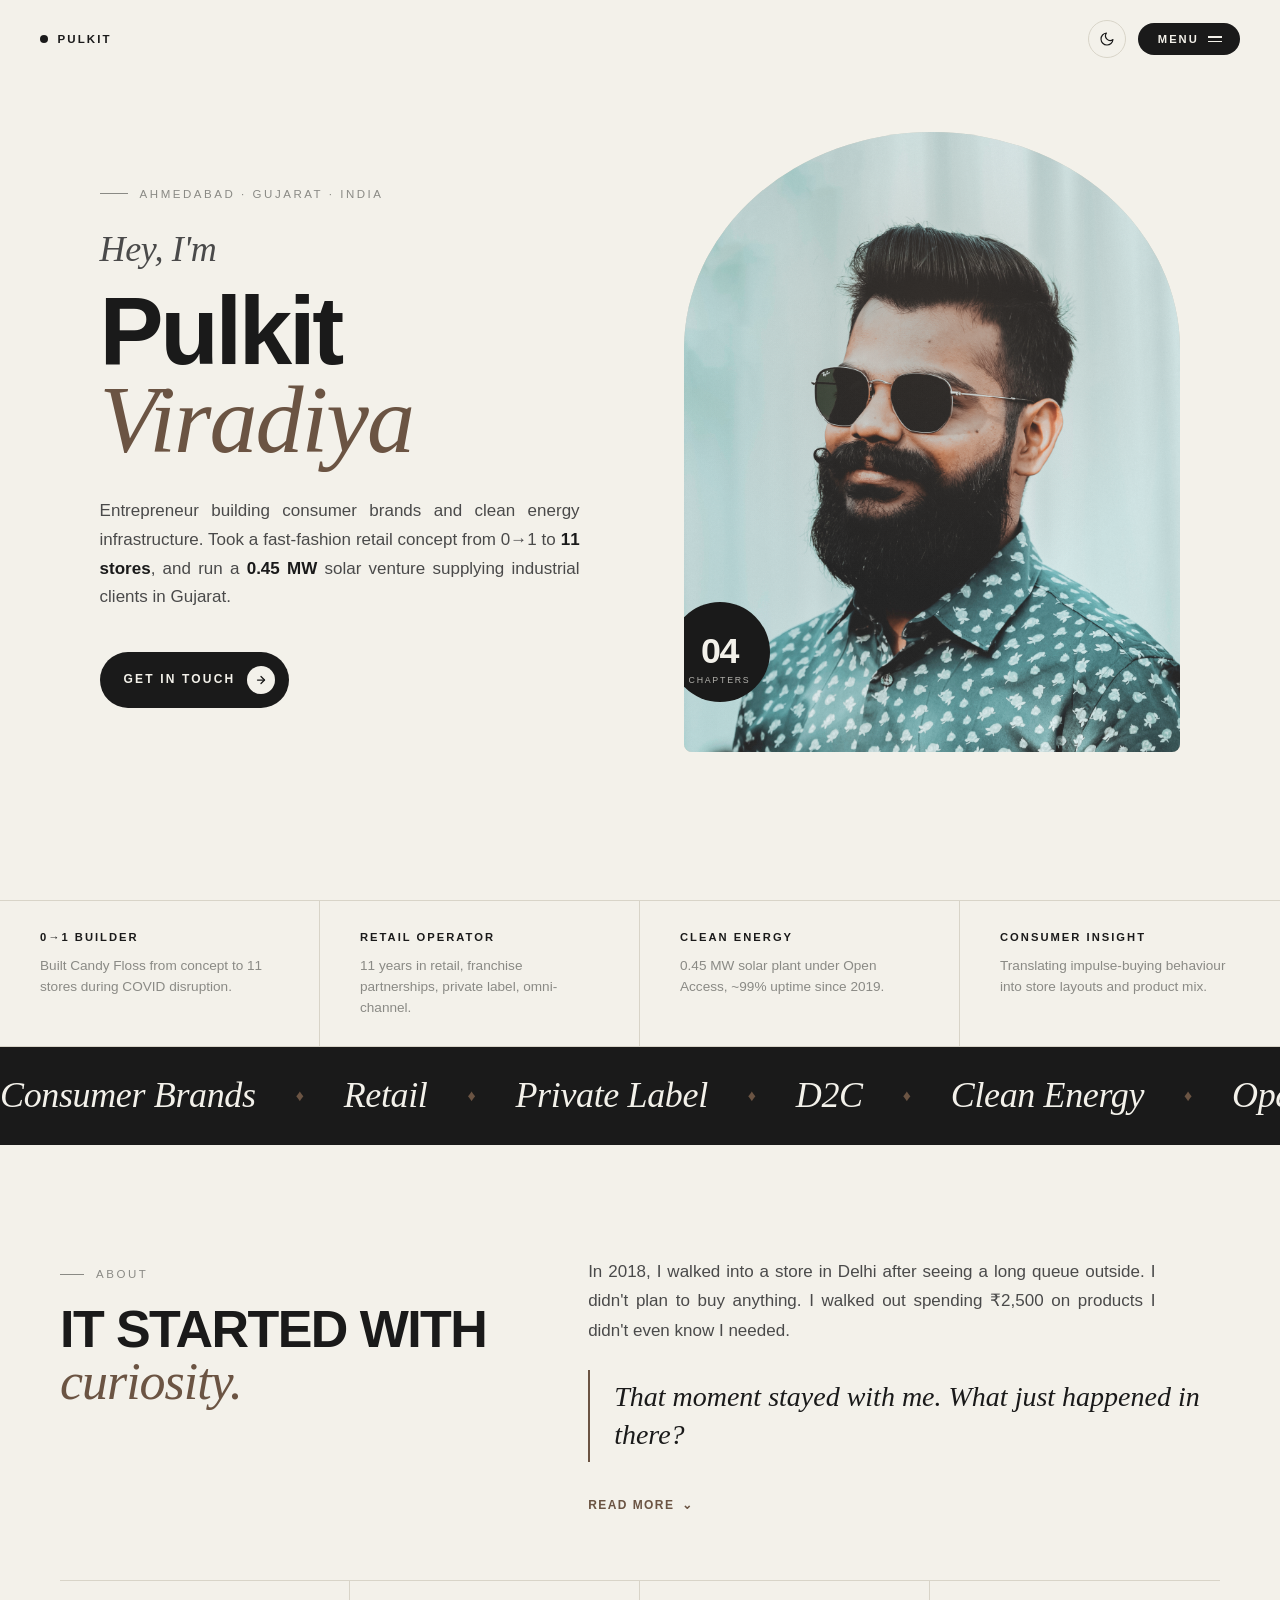
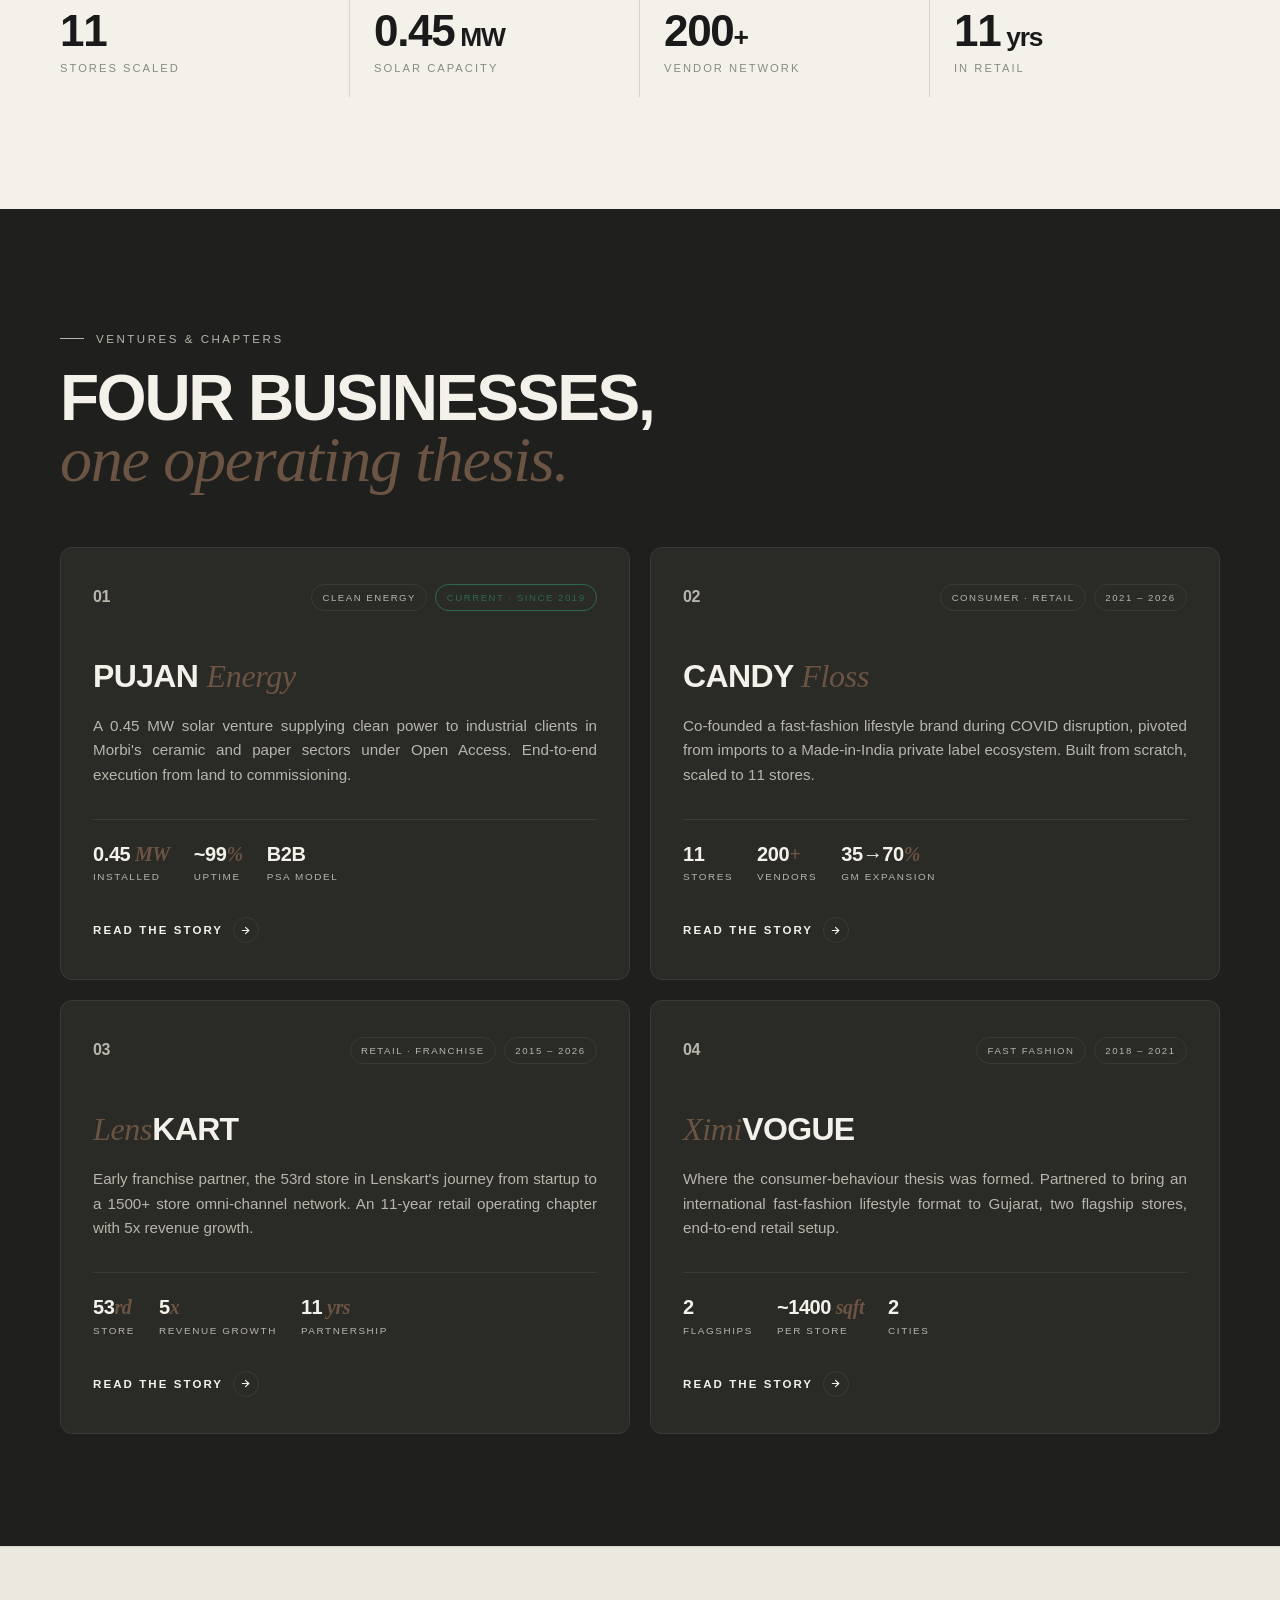
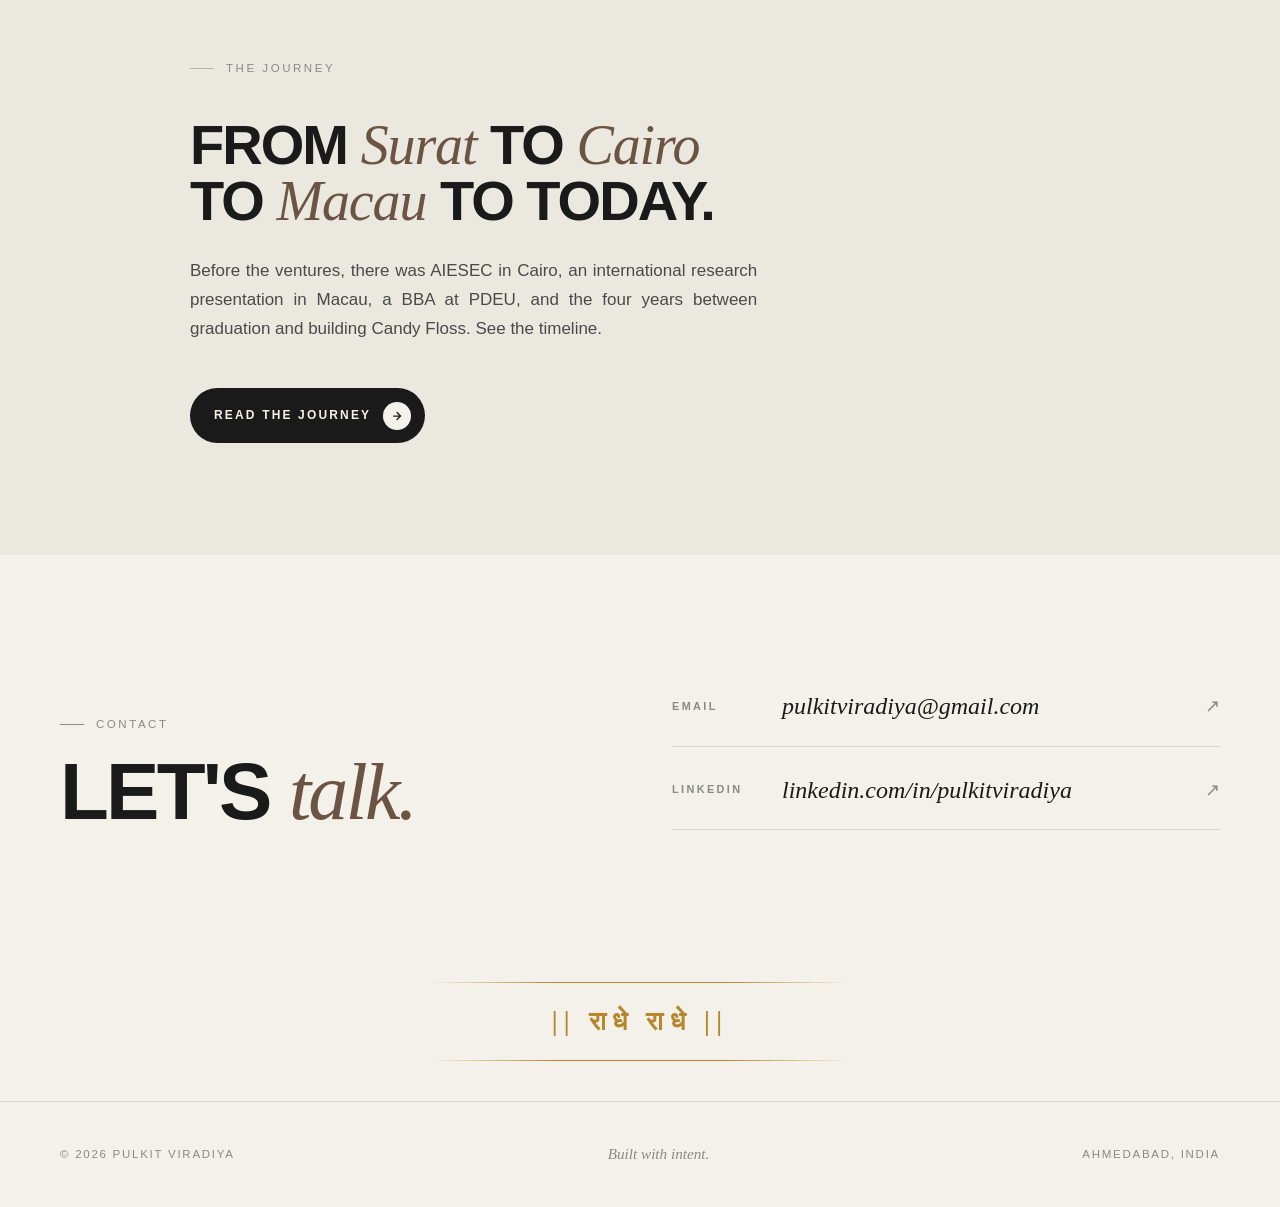
==== commit 61c13ef0: "Add Read more / Read less toggle to About section Collapses paragraphs 2–5 behind a Read more button" ====
--- a/index.html
+++ b/index.html
@@ -239,6 +239,17 @@
   .about-prose p { font-size: 1.0625rem; color: var(--ink-soft);
     line-height: 1.75; margin-bottom: 1.5rem; max-width: 60ch; }
   .about-prose p:last-child { margin-bottom: 0; }
+  .about-more { max-height: 0; overflow: hidden; opacity: 0;
+    transition: max-height 0.55s ease, opacity 0.4s ease; }
+  .about-more.open { max-height: 1000px; opacity: 1; }
+  .read-more-btn { background: none; border: none; padding: 0; cursor: pointer;
+    font-family: var(--sans); font-size: 0.75rem; font-weight: 600;
+    letter-spacing: 0.12em; text-transform: uppercase; color: var(--accent);
+    display: inline-flex; align-items: center; gap: 0.45rem; margin-top: 0.75rem;
+    transition: gap 0.2s ease; }
+  .read-more-btn:hover { gap: 0.7rem; }
+  .read-more-btn .rm-arrow { display: inline-block; transition: transform 0.35s ease; font-style: normal; }
+  .read-more-btn.open .rm-arrow { transform: rotate(180deg); }
   .about-prose strong { color: var(--ink); font-weight: 500; }
   .about-prose .pullquote { font-family: var(--serif); font-style: italic;
     font-weight: 500; font-size: clamp(1.35rem, 2.2vw, 1.75rem);
@@ -477,15 +488,21 @@
 
           <div class="pullquote">That moment stayed with me. What just happened in there?</div>
 
-          <p>The question led me deep into consumer behaviour, impulse buying, and how retail experiences are designed. I partnered to bring a fast-fashion lifestyle format to Gujarat, opened stores in Vadodara and Surat, and learned what actually drives customers inside a retail space.</p>
-
-          <p>Then COVID hit. Imports shut down. What could have been a setback became an opening, instead of waiting for supply chains to recover, we decided to build our own brand. That's how <strong>Candy Floss</strong> was born: a 0&rarr;1 build across brand identity, product development, vendor networks, store experience, and everything in between. We scaled to <strong>11 stores</strong>, built a <strong>200+ vendor</strong> ecosystem, expanded into Phoenix and Palladium malls, and grew gross margins from 35% to 70% through private label and supply-chain control.</p>
-
-          <p>Alongside the retail work, I co-founded <strong>Pujan Energy</strong> in 2019, a 0.45 MW solar venture supplying clean power under Open Access to ceramic and paper mill clients in Morbi. Different industry, same operating discipline: end-to-end execution, regulatory navigation, and the slow work of building something that runs at ~99% uptime year after year.</p>
-
-          <p>Through all of it, one belief has stayed constant: <strong>businesses don't grow just by selling products. They grow by understanding people.</strong> Most of my work is translating that understanding into execution, store layouts, product mix, pricing, customer experience, or in solar's case, the right plant configuration for industrial loads.</p>
-
-          <p>Lately I've been experimenting with AI to simplify workflows and create leverage in day-to-day operations. What I lack in technical skills, I make up for with curiosity and a strong willingness to learn. Outside work: pour-over coffee every morning, podcasts, and a long-running habit of breaking down brands to understand what makes them tick.</p>
+          <div class="about-more" id="aboutMore">
+            <p>The question led me deep into consumer behaviour, impulse buying, and how retail experiences are designed. I partnered to bring a fast-fashion lifestyle format to Gujarat, opened stores in Vadodara and Surat, and learned what actually drives customers inside a retail space.</p>
+
+            <p>Then COVID hit. Imports shut down. What could have been a setback became an opening, instead of waiting for supply chains to recover, we decided to build our own brand. That's how <strong>Candy Floss</strong> was born: a 0&rarr;1 build across brand identity, product development, vendor networks, store experience, and everything in between. We scaled to <strong>11 stores</strong>, built a <strong>200+ vendor</strong> ecosystem, expanded into Phoenix and Palladium malls, and grew gross margins from 35% to 70% through private label and supply-chain control.</p>
+
+            <p>Alongside the retail work, I co-founded <strong>Pujan Energy</strong> in 2019, a 0.45 MW solar venture supplying clean power under Open Access to ceramic and paper mill clients in Morbi. Different industry, same operating discipline: end-to-end execution, regulatory navigation, and the slow work of building something that runs at ~99% uptime year after year.</p>
+
+            <p>Through all of it, one belief has stayed constant: <strong>businesses don't grow just by selling products. They grow by understanding people.</strong> Most of my work is translating that understanding into execution, store layouts, product mix, pricing, customer experience, or in solar's case, the right plant configuration for industrial loads.</p>
+
+            <p>Lately I've been experimenting with AI to simplify workflows and create leverage in day-to-day operations. What I lack in technical skills, I make up for with curiosity and a strong willingness to learn. Outside work: pour-over coffee every morning, podcasts, and a long-running habit of breaking down brands to understand what makes them tick.</p>
+          </div>
+
+          <button class="read-more-btn" id="readMoreBtn" aria-expanded="false" aria-controls="aboutMore">
+            Read more <em class="rm-arrow">&#8964;</em>
+          </button>
         </div>
       </div>
 
@@ -703,6 +720,14 @@
     entries.forEach(entry => { if (entry.isIntersecting) { entry.target.classList.add('in'); io.unobserve(entry.target); } });
   }, { threshold: 0.12, rootMargin: '0px 0px -40px 0px' });
   document.querySelectorAll('.reveal').forEach(el => io.observe(el));
+  const readMoreBtn = document.getElementById('readMoreBtn');
+  const aboutMore = document.getElementById('aboutMore');
+  readMoreBtn.addEventListener('click', () => {
+    const isOpen = aboutMore.classList.toggle('open');
+    readMoreBtn.classList.toggle('open', isOpen);
+    readMoreBtn.setAttribute('aria-expanded', isOpen);
+    readMoreBtn.innerHTML = isOpen ? 'Read less <em class="rm-arrow" style="transform:rotate(180deg)">&#8964;</em>' : 'Read more <em class="rm-arrow">&#8964;</em>';
+  });
 </script>
 
 </body>
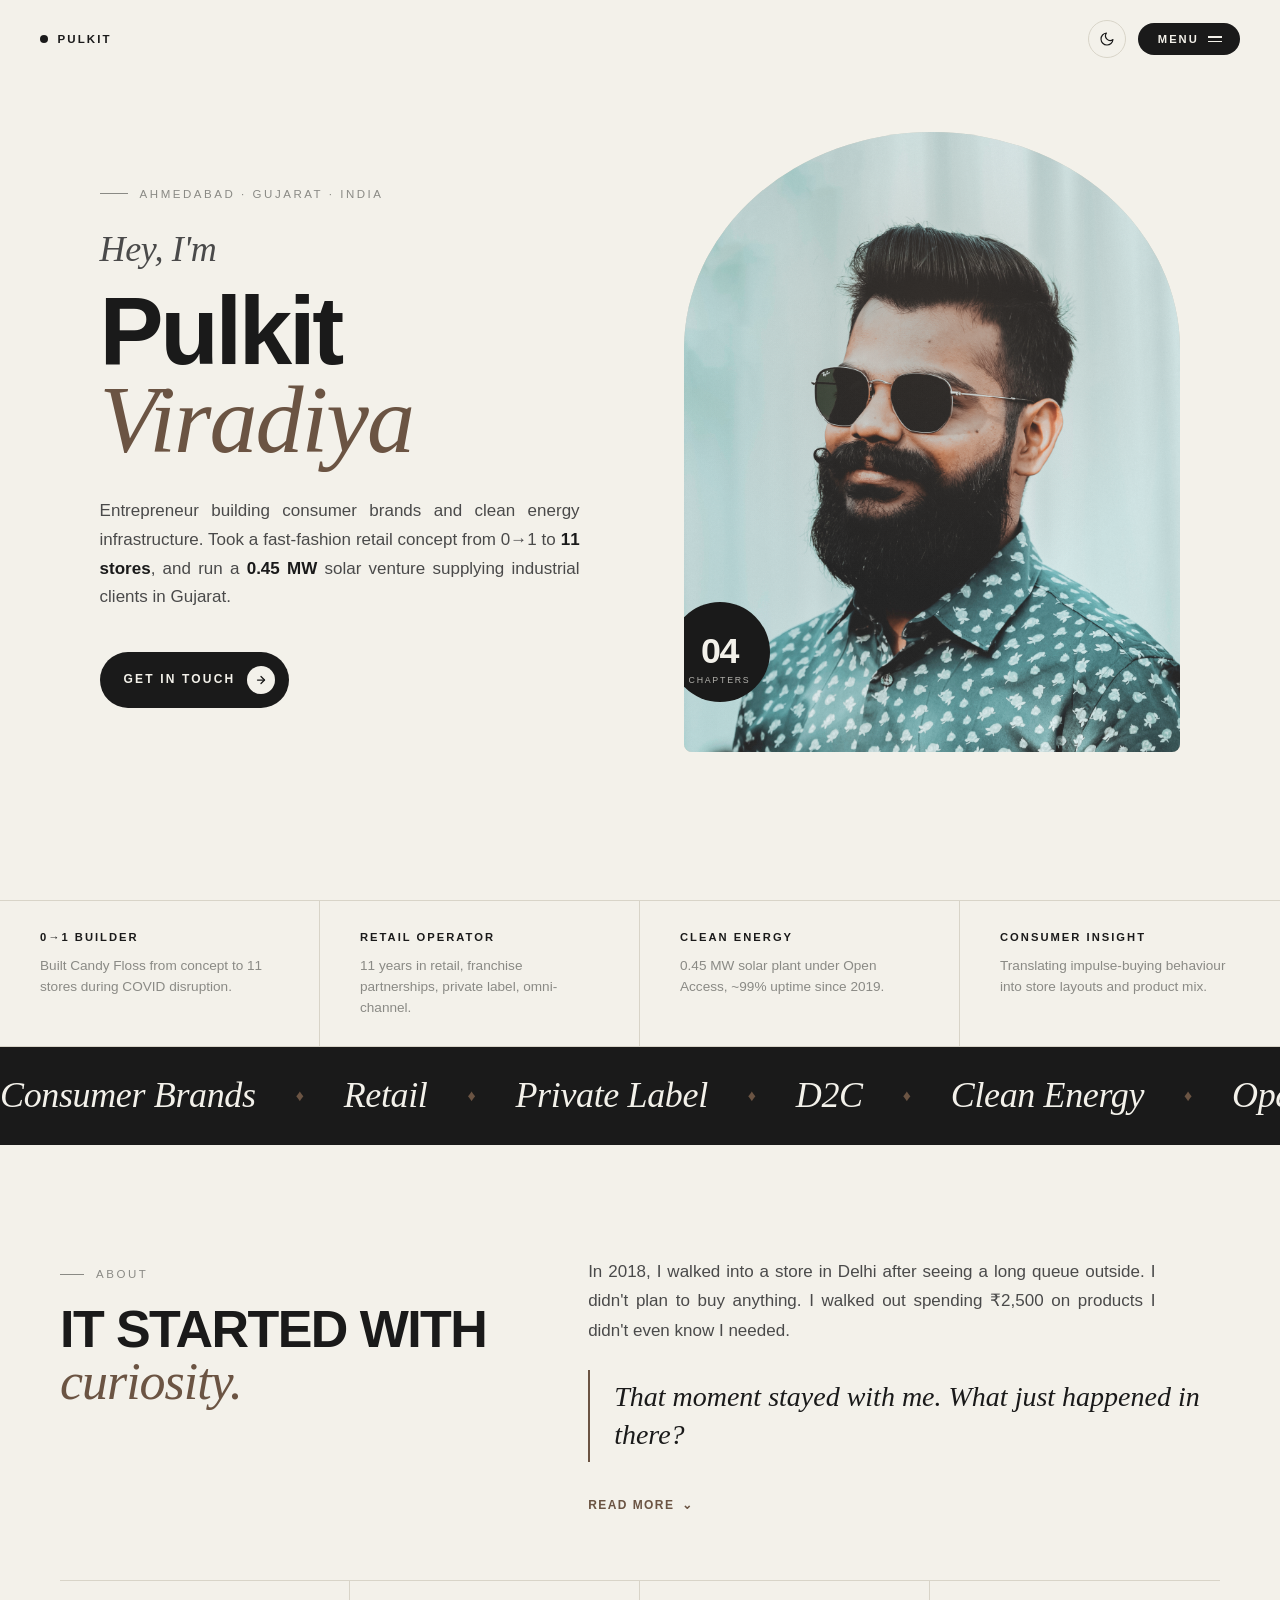
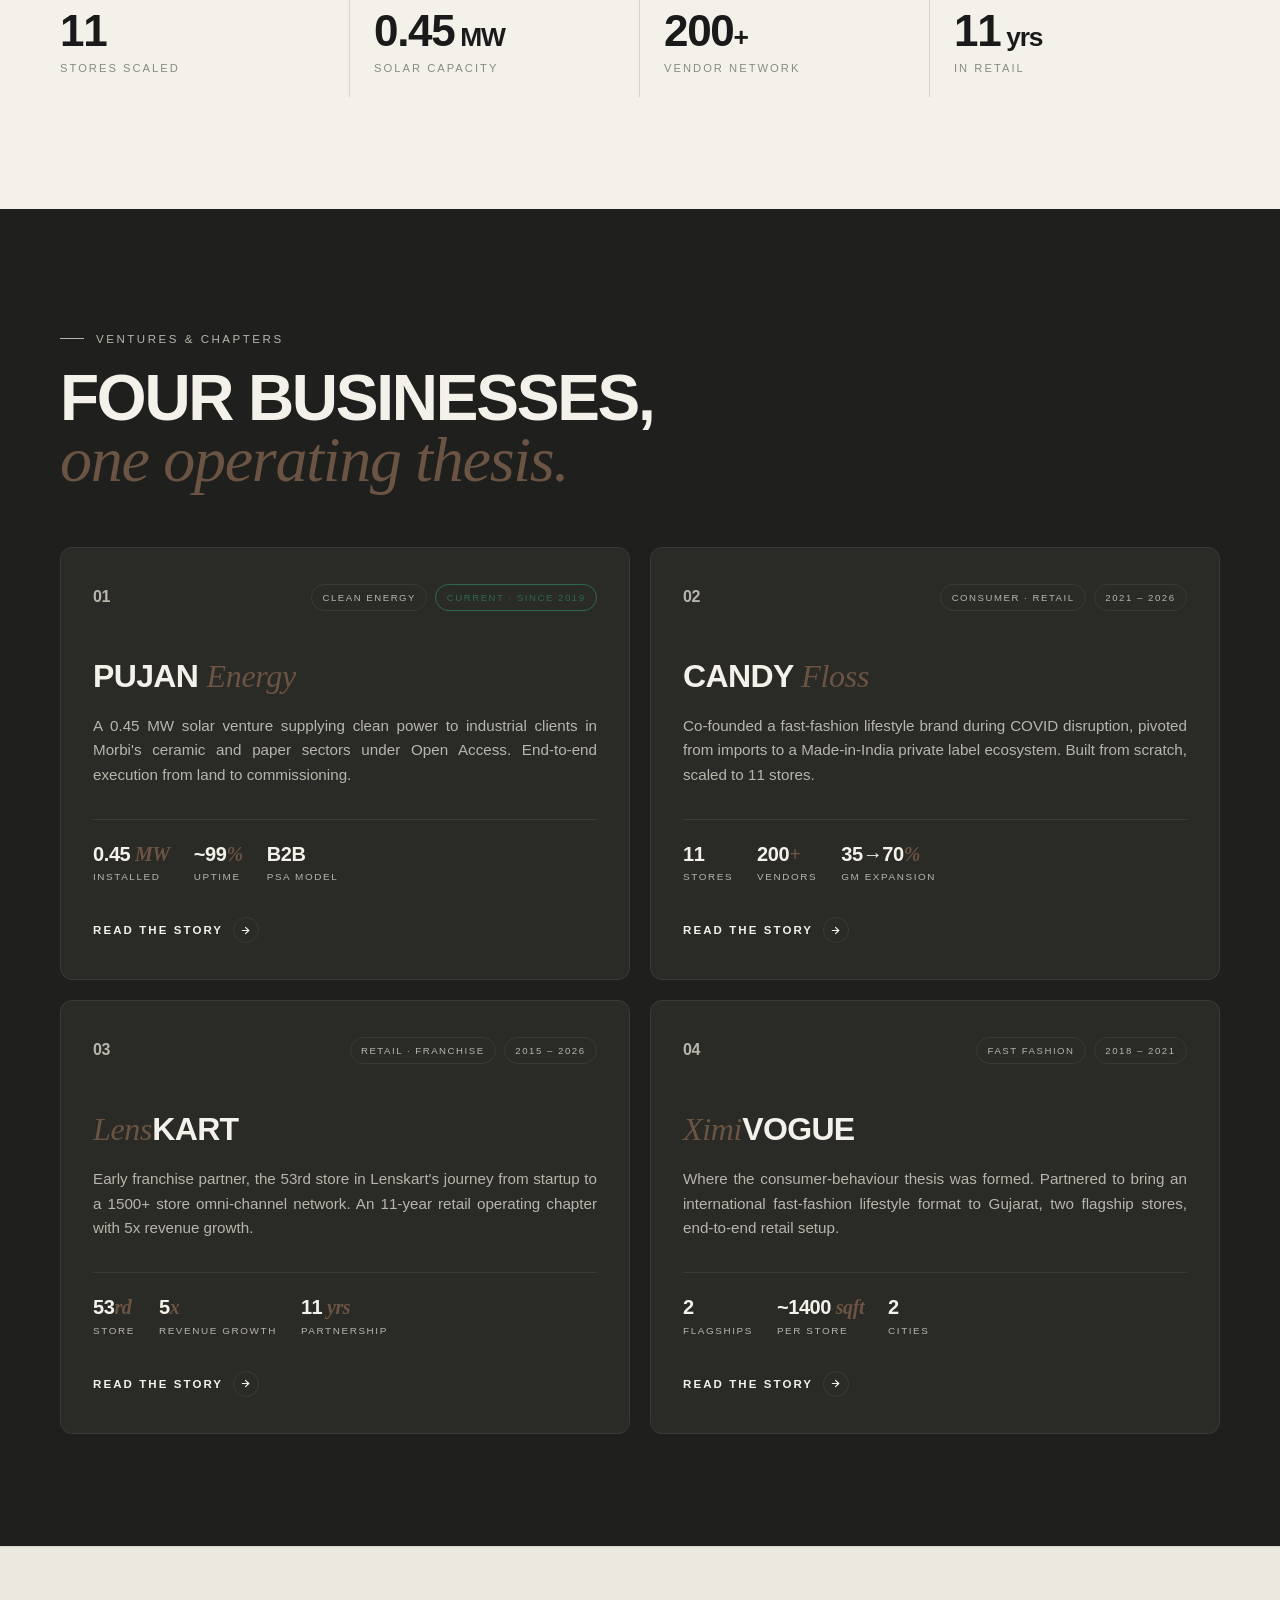
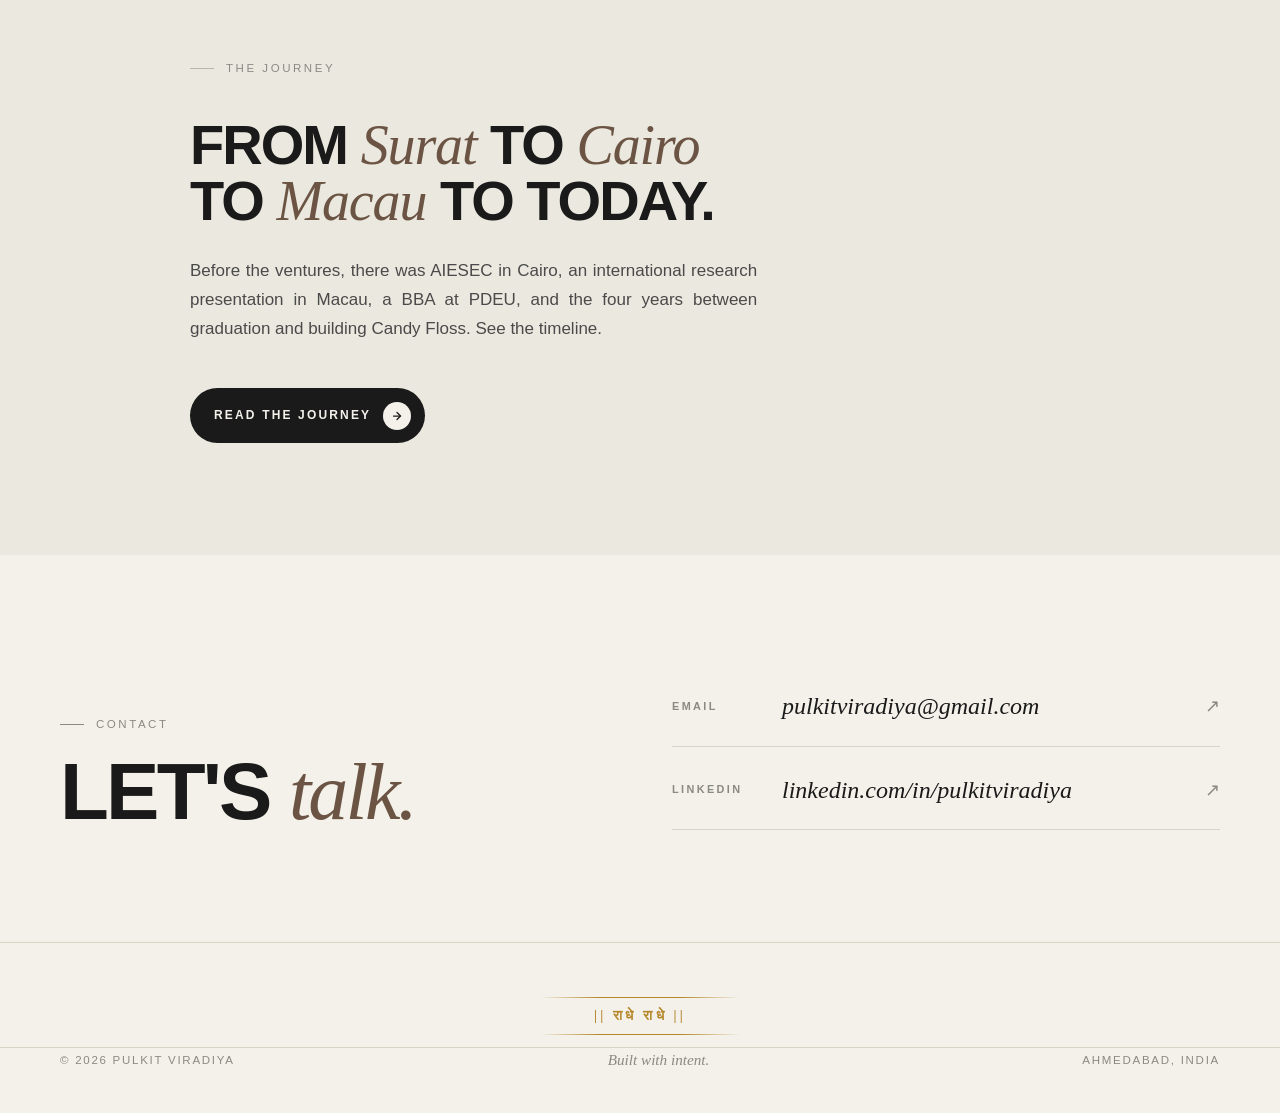
==== commit 633f1321: "Move Radhe Radhe into footer at half size across all pages Radhe section is now the first child of <" ====
--- a/index.html
+++ b/index.html
@@ -122,12 +122,13 @@
   .footer-inner .mark { font-family: var(--serif); font-style: italic;
     text-transform: none; letter-spacing: 0; font-size: 0.95rem; }
   /* Radhe Radhe */
-  .radhe-section { text-align: center; padding: 2.5rem var(--pad) 2.5rem; }
+  .radhe-section { text-align: center; padding: 0.9rem var(--pad) 0.75rem;
+    border-bottom: 1px solid var(--line); }
   .radhe-rule { border: none; height: 1px;
     background: linear-gradient(to right, transparent, #b5872a 30%, #b5872a 70%, transparent);
-    margin: 0 auto; max-width: 420px; }
-  .radhe-text { font-family: var(--serif); font-size: 1.65rem; font-weight: 700;
-    letter-spacing: 0.24em; color: #b5872a; padding: 1.1rem 0; display: block; }
+    margin: 0 auto; max-width: 200px; }
+  .radhe-text { font-family: var(--serif); font-size: 0.85rem; font-weight: 700;
+    letter-spacing: 0.24em; color: #b5872a; padding: 0.45rem 0; display: block; }
   [data-theme="dark"] .radhe-rule { background: linear-gradient(to right, transparent, #e8c46a 30%, #e8c46a 70%, transparent); }
   [data-theme="dark"] .radhe-text { color: #e8c46a; }
 
@@ -676,12 +677,12 @@
 
 </main>
 
-<div class="radhe-section">
-  <hr class="radhe-rule">
-  <span class="radhe-text">|| राधे राधे ||</span>
-  <hr class="radhe-rule">
-</div>
 <footer>
+  <div class="radhe-section">
+    <hr class="radhe-rule">
+    <span class="radhe-text">|| राधे राधे ||</span>
+    <hr class="radhe-rule">
+  </div>
   <div class="footer-inner">
     <span>&copy; <span id="year"></span> Pulkit Viradiya</span>
     <span class="mark">Built with intent.</span>
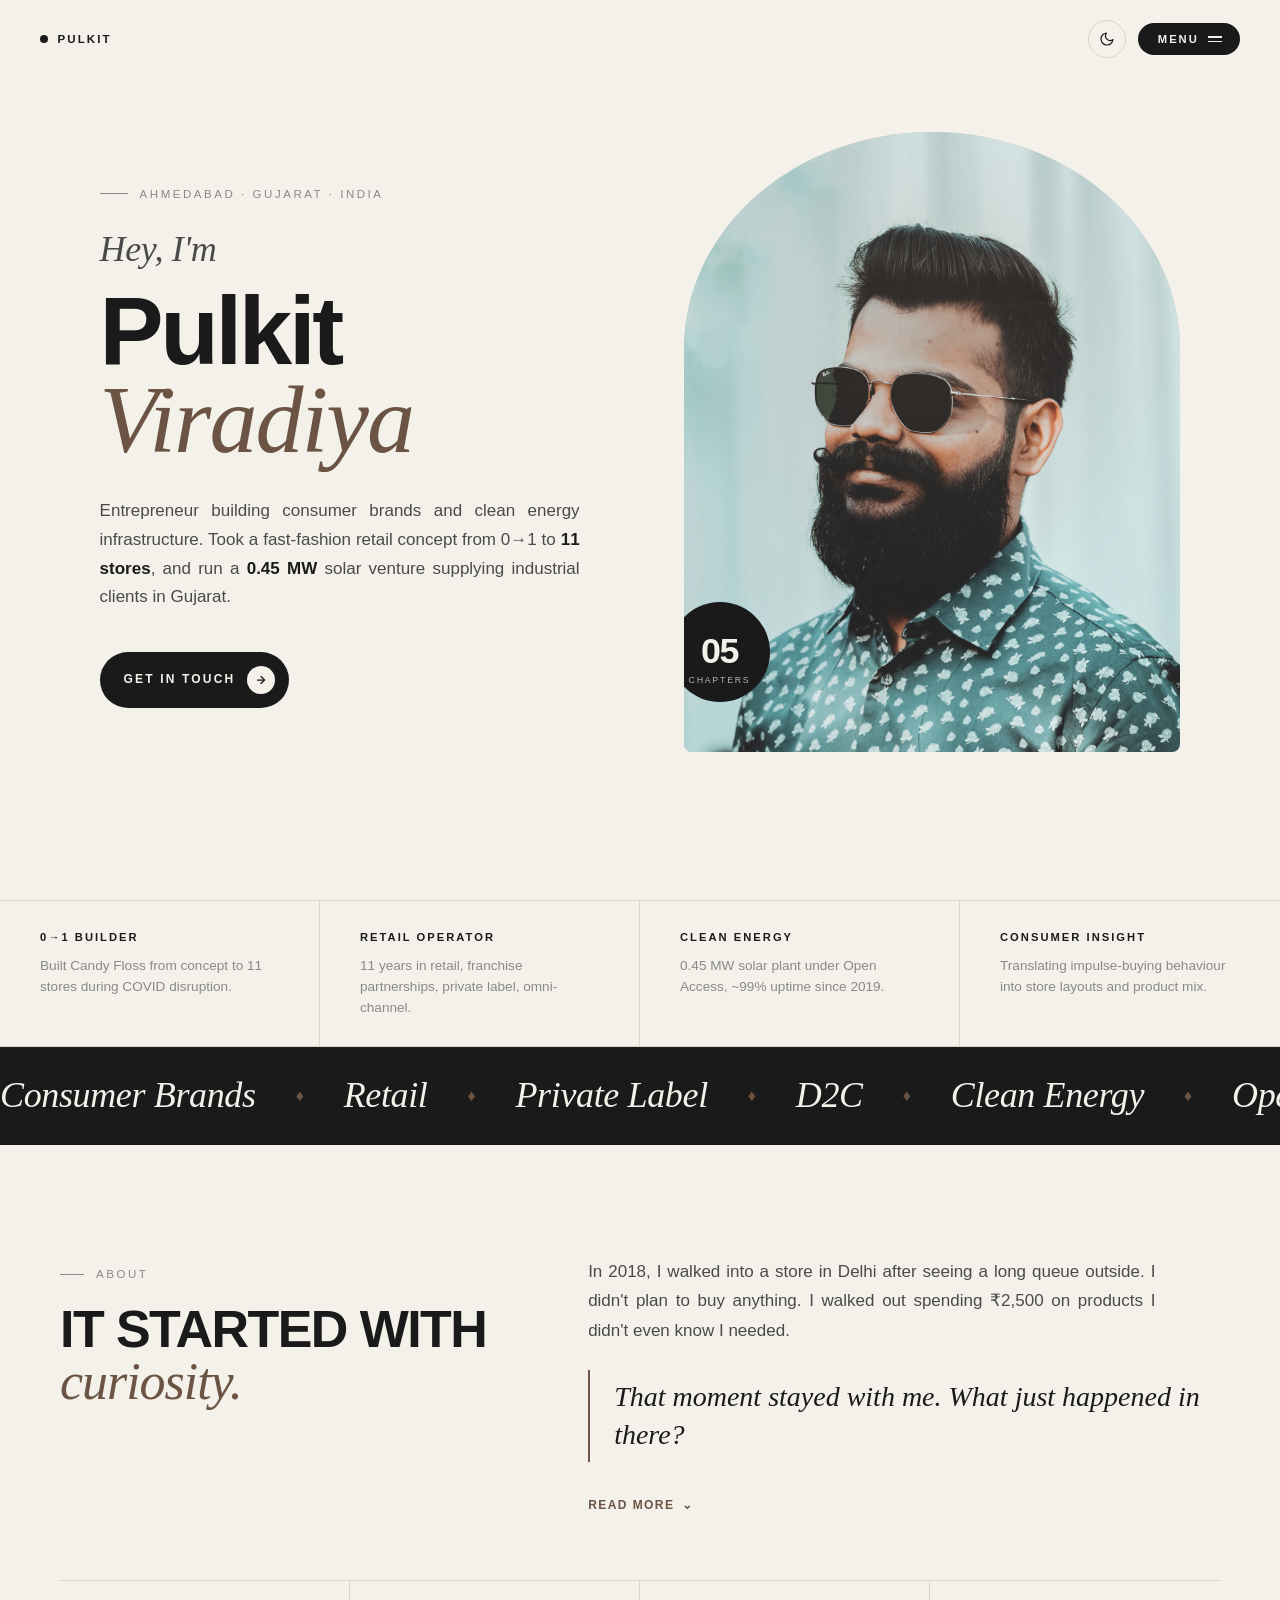
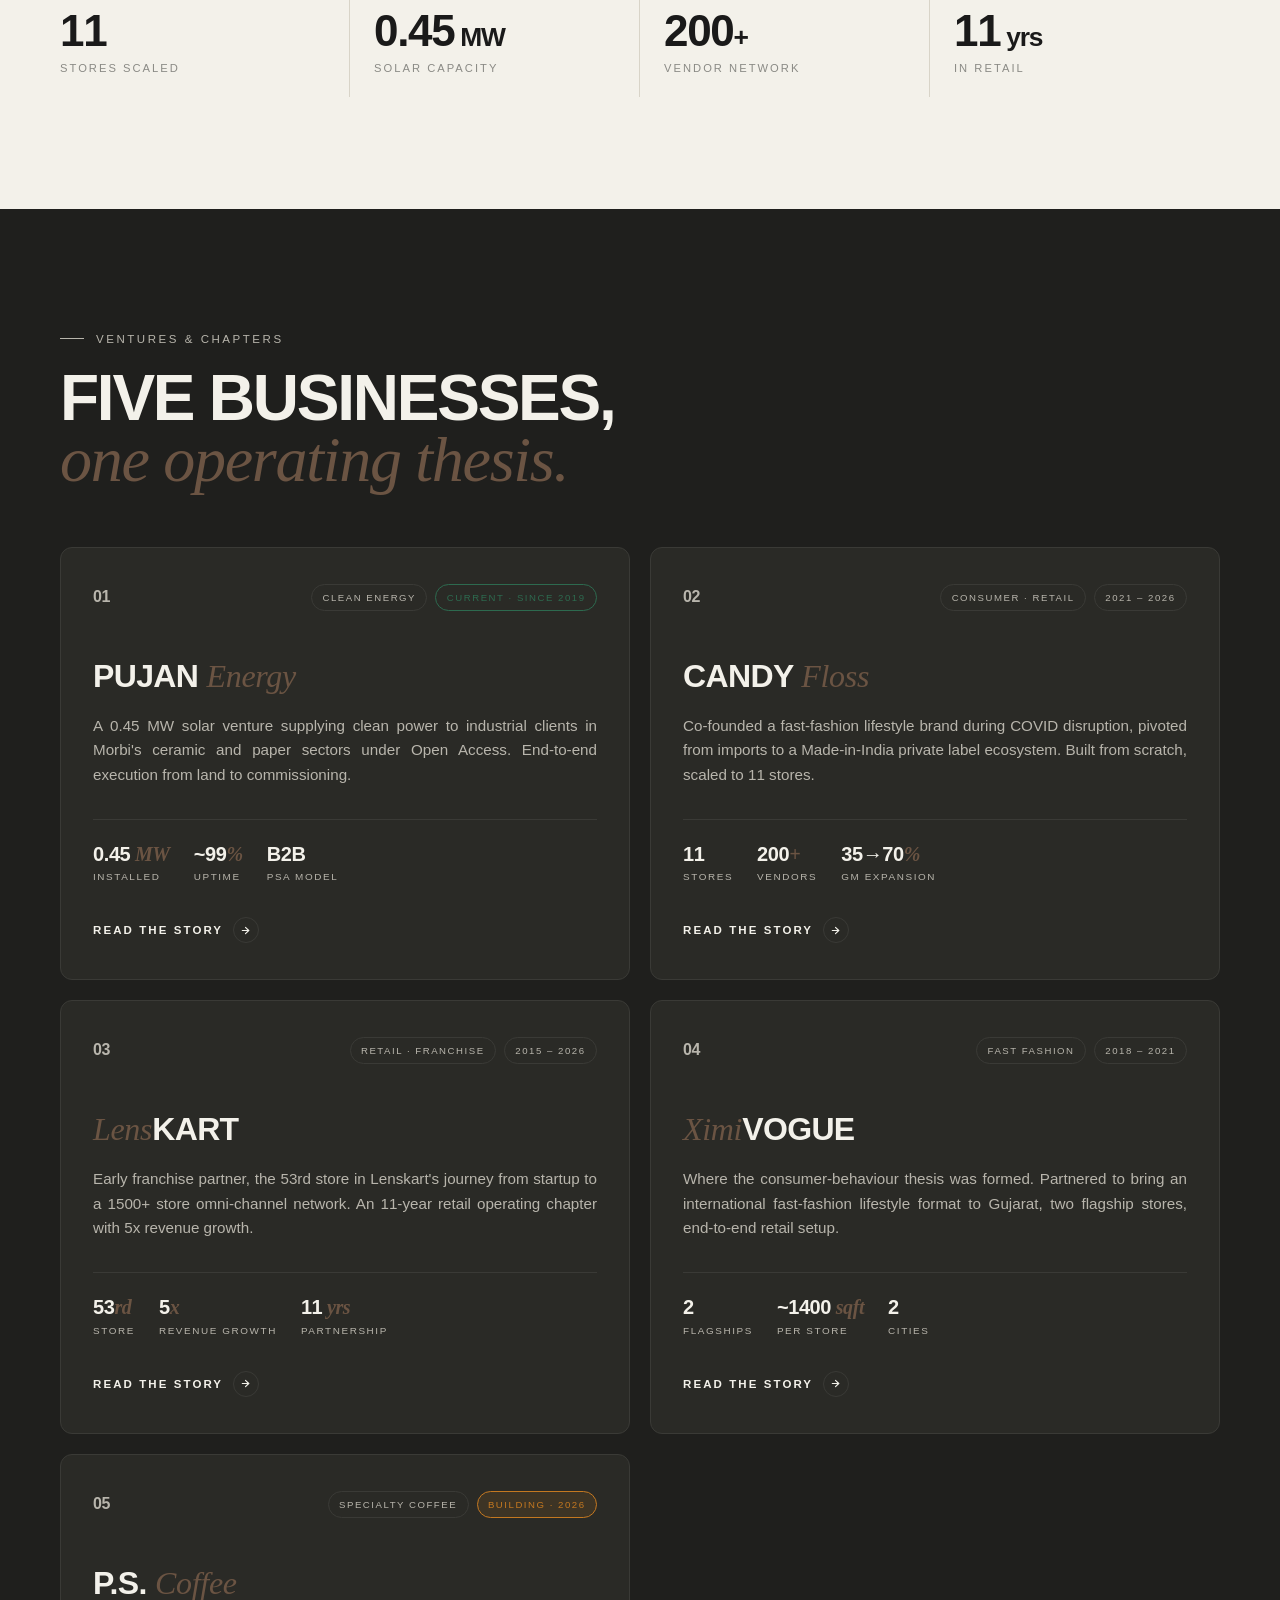
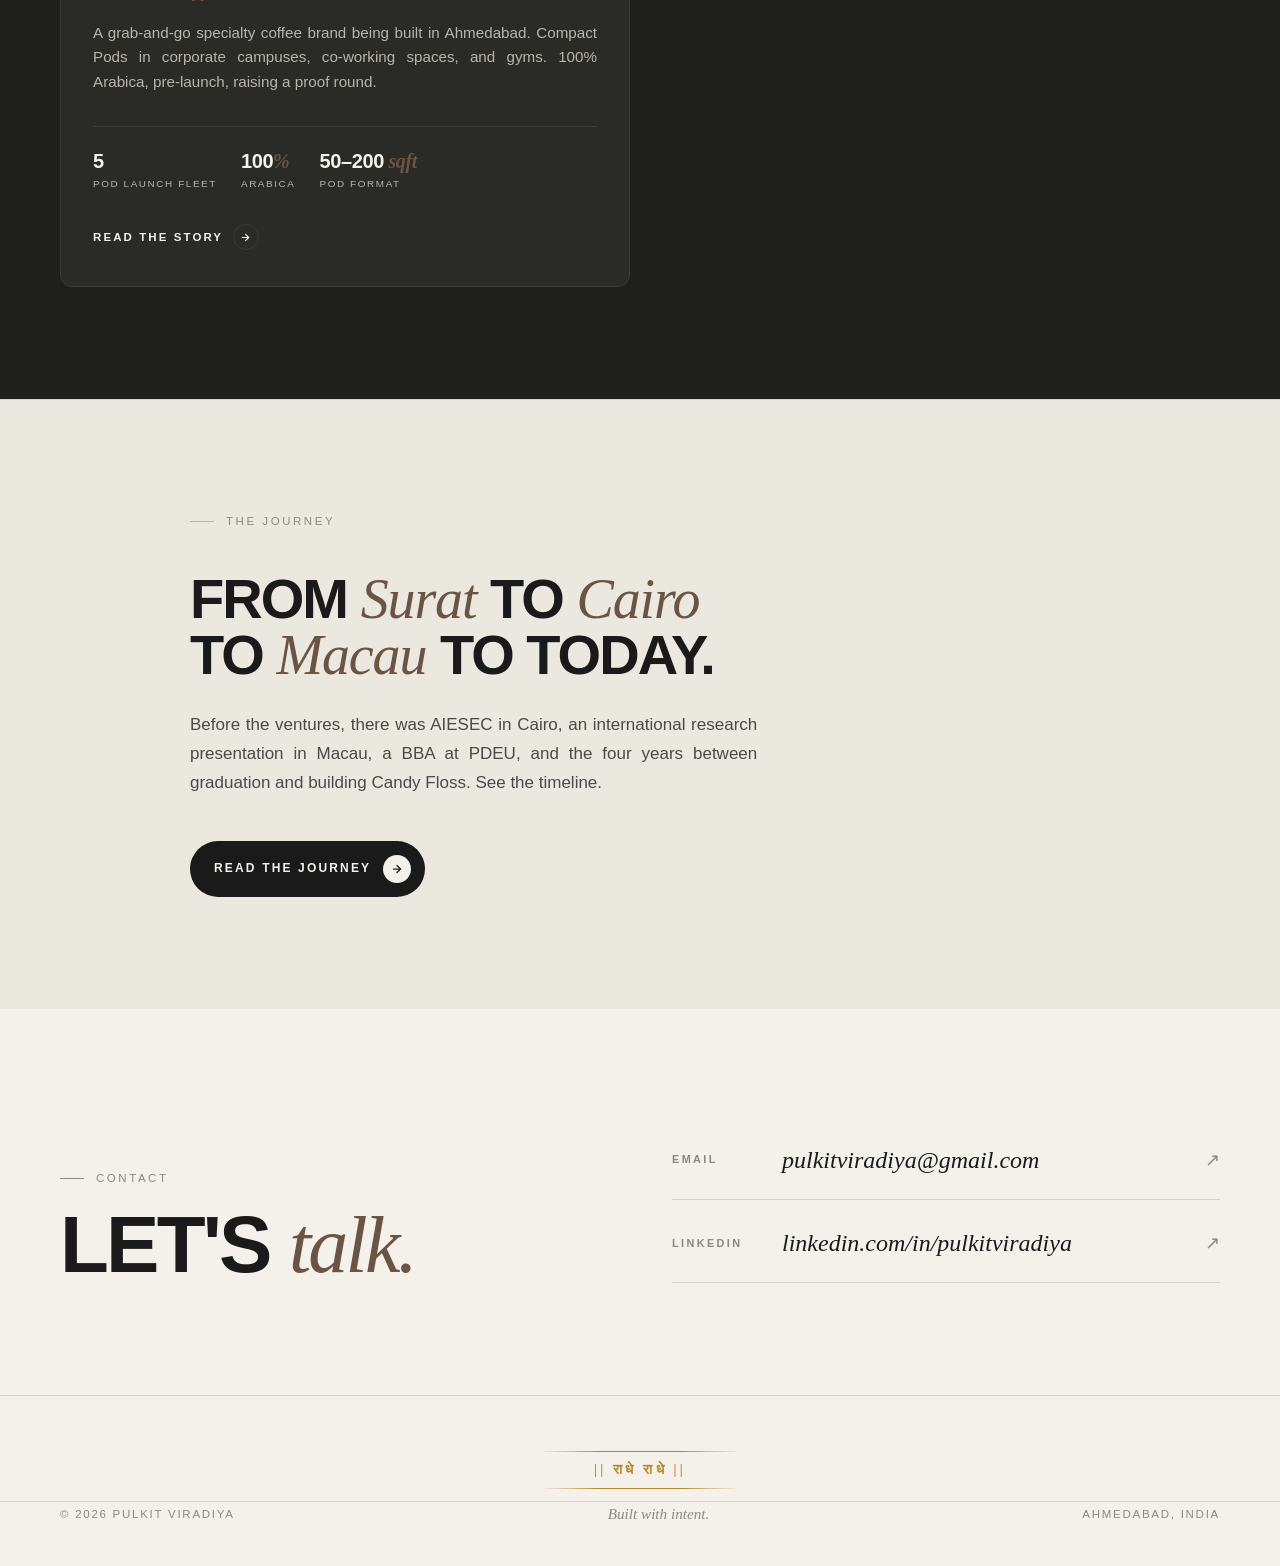
==== commit 172f964c: "Add P.S. Coffee as venture 05 across all pages - New ps-coffee.html — full case study page with ambe" ====
--- a/index.html
+++ b/index.html
@@ -10,7 +10,7 @@
 <link rel="icon" type="image/x-icon" href="favicon.ico">
 <link rel="icon" type="image/png" sizes="32x32" href="favicon-32x32.png">
 <link rel="apple-touch-icon" sizes="180x180" href="apple-touch-icon.png">
-<meta name="description" content="Pulkit Viradiya, Entrepreneur building consumer brands and clean energy from Ahmedabad, Gujarat. Candy Floss, Pujan Energy, Lenskart, Ximivogue." />
+<meta name="description" content="Pulkit Viradiya, Entrepreneur building consumer brands and clean energy from Ahmedabad, Gujarat. P.S. Coffee, Candy Floss, Pujan Energy, Lenskart, Ximivogue." />
 <title>Pulkit Viradiya, Founder & Operator</title>
 <link rel="preconnect" href="https://fonts.googleapis.com">
 <link rel="preconnect" href="https://fonts.gstatic.com" crossorigin>
@@ -207,7 +207,7 @@
     justify-content: center; font-family: var(--sans); font-weight: 800;
     font-size: clamp(1.5rem, 2.8vw, 2.25rem); letter-spacing: -0.04em;
     line-height: 1; animation: badgeFloat 6s ease-in-out infinite; z-index: 2; }
-  .hero-badge::before { content: '04'; }
+  .hero-badge::before { content: '05'; }
   .hero-badge::after { content: 'chapters'; position: absolute; bottom: 18%;
     font-family: var(--sans); font-size: 0.55rem; font-weight: 500;
     letter-spacing: 0.2em; text-transform: uppercase; color: var(--bg); opacity: 0.7; }
@@ -375,6 +375,10 @@
   a[href="ximivogue.html"].venture-card:hover { border-color: #b45309; }
   a[href="ximivogue.html"].venture-card::after { background: linear-gradient(90deg, transparent, #b45309, transparent); }
   a[href="ximivogue.html"].venture-card:hover .venture-link .arrow-circle { background: #b45309; border-color: #b45309; }
+  a[href="ps-coffee.html"].venture-card:hover { border-color: #c47820; }
+  a[href="ps-coffee.html"].venture-card::after { background: linear-gradient(90deg, transparent, #c47820, transparent); }
+  a[href="ps-coffee.html"].venture-card:hover .venture-link .arrow-circle { background: #c47820; border-color: #c47820; }
+  a[href="ps-coffee.html"] .venture-tag.status-current { color: #c47820; border-color: #c47820; background: rgba(196,120,32,0.12); }
   /* end card colours */
 
 </style>
@@ -398,6 +402,7 @@
     <li><a href="index.html#about" data-menu-link>About</a></li>
     <li><a href="journey.html" data-menu-link>Journey</a></li>
     <li><a href="index.html#ventures" data-menu-link>Ventures</a></li>
+    <li><a href="ps-coffee.html" data-menu-link>P.S. Coffee</a></li>
     <li><a href="pujan-energy.html" data-menu-link>Pujan Energy</a></li>
     <li><a href="candy-floss.html" data-menu-link>Candy Floss</a></li>
     <li><a href="lenskart.html" data-menu-link>Lenskart</a></li>
@@ -532,7 +537,7 @@
     <div class="container">
       <div class="reveal">
         <div class="section-label">Ventures &amp; Chapters</div>
-        <h2>Four businesses,<br><em>one operating thesis.</em></h2>
+        <h2>Five businesses,<br><em>one operating thesis.</em></h2>
       </div>
       <div class="ventures-grid">
 
@@ -624,11 +629,33 @@
           </span>
         </a>
 
+        <a href="ps-coffee.html" class="venture-card reveal delay-1">
+          <div class="venture-head">
+            <span class="venture-num">05</span>
+            <div class="venture-meta">
+              <span class="venture-tag">Specialty Coffee</span>
+              <span class="venture-tag status-current">Building &middot; 2026</span>
+            </div>
+          </div>
+          <h3 class="venture-name">P.S. <em>Coffee</em></h3>
+          <p class="venture-desc">A grab-and-go specialty coffee brand being built in Ahmedabad. Compact Pods in corporate campuses, co-working spaces, and gyms. 100% Arabica, pre-launch, raising a proof round.</p>
+          <div class="venture-stats">
+            <div class="venture-stat"><div class="num">5</div><div class="lbl">Pod launch fleet</div></div>
+            <div class="venture-stat"><div class="num">100<em>%</em></div><div class="lbl">Arabica</div></div>
+            <div class="venture-stat"><div class="num">50&ndash;200<em> sqft</em></div><div class="lbl">Pod format</div></div>
+          </div>
+          <span class="venture-link">Read the story
+            <span class="arrow-circle">
+              <svg width="11" height="11" viewBox="0 0 24 24" fill="none" stroke="currentColor" stroke-width="2.5" stroke-linecap="round" stroke-linejoin="round"><line x1="5" y1="12" x2="19" y2="12"/><polyline points="12 5 19 12 12 19"/></svg>
+            </span>
+          </span>
+        </a>
+
       </div>
     </div>
   </section>
 
-  
+
   <!-- Journey teaser -->
   <section class="ventures" id="journey-teaser" style="background: var(--bg-deep); color: var(--ink); border-top: 1px solid var(--line);">
     <div class="container">
